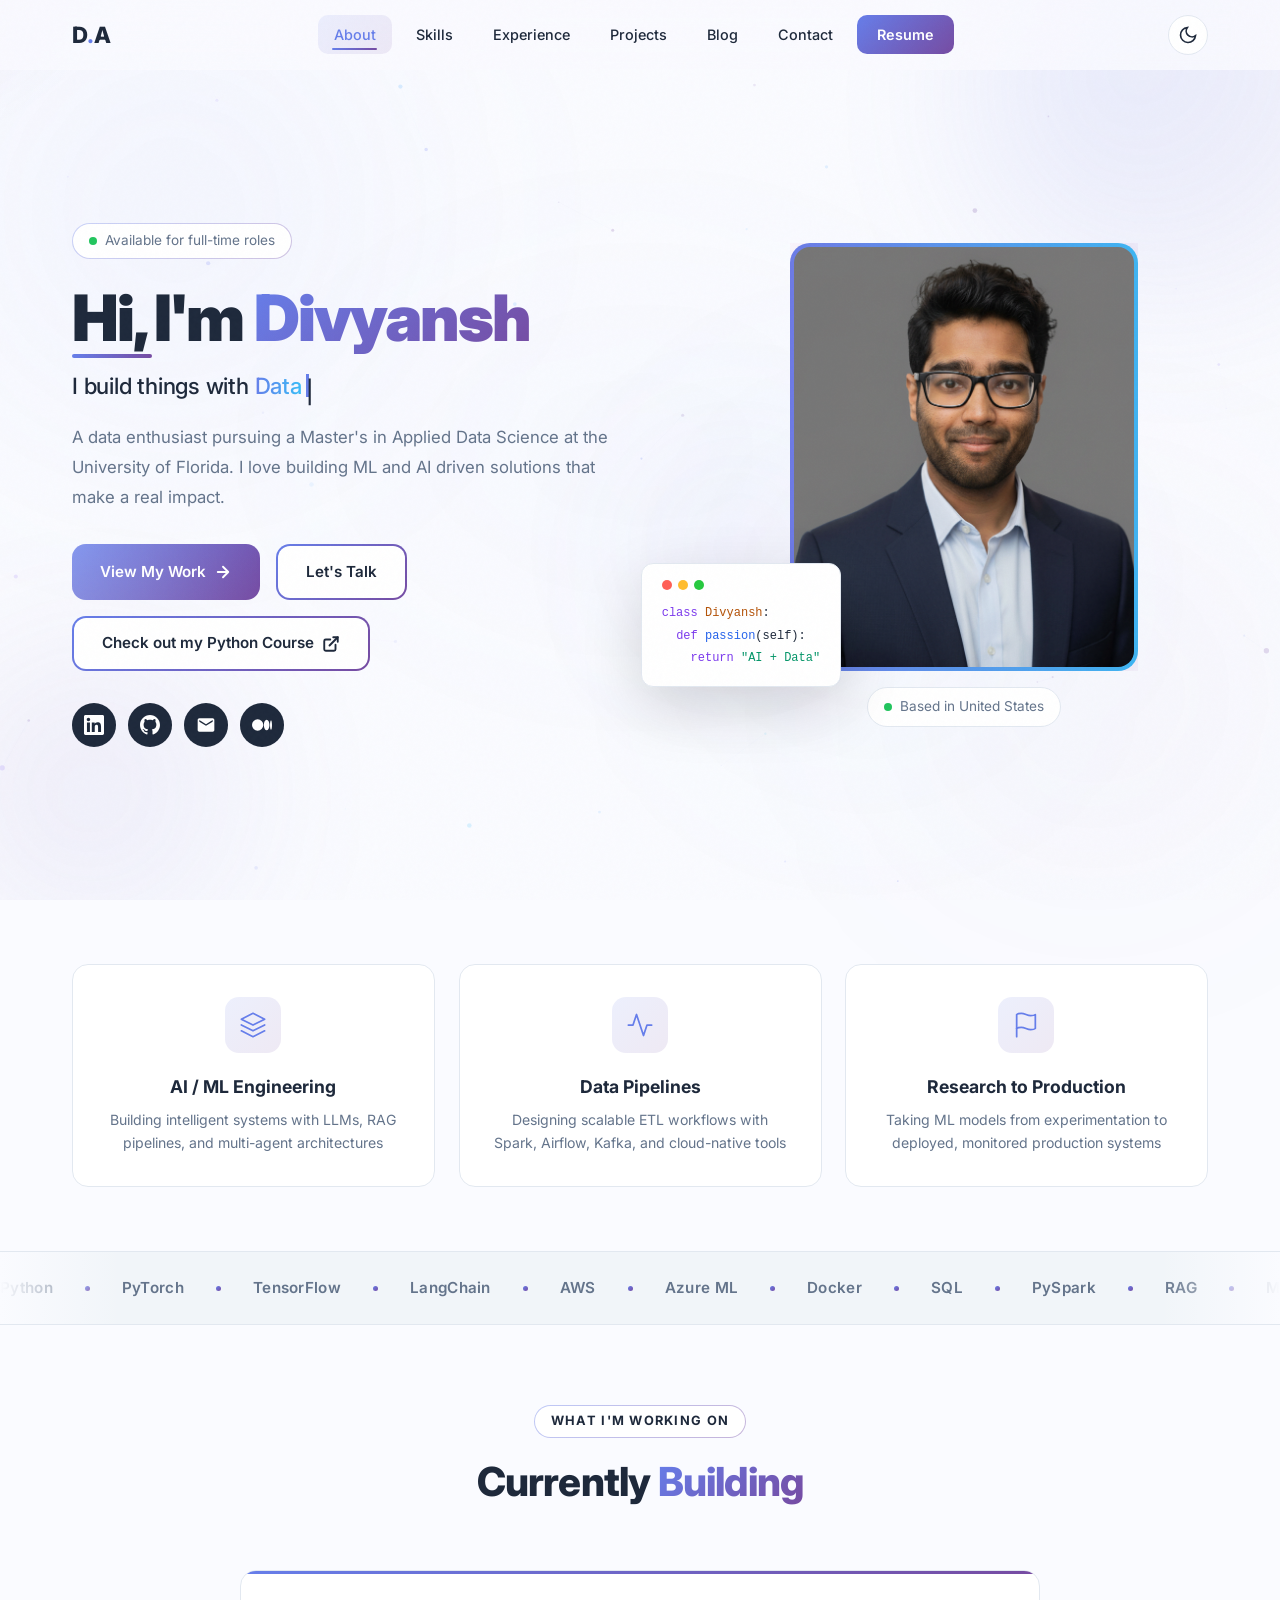
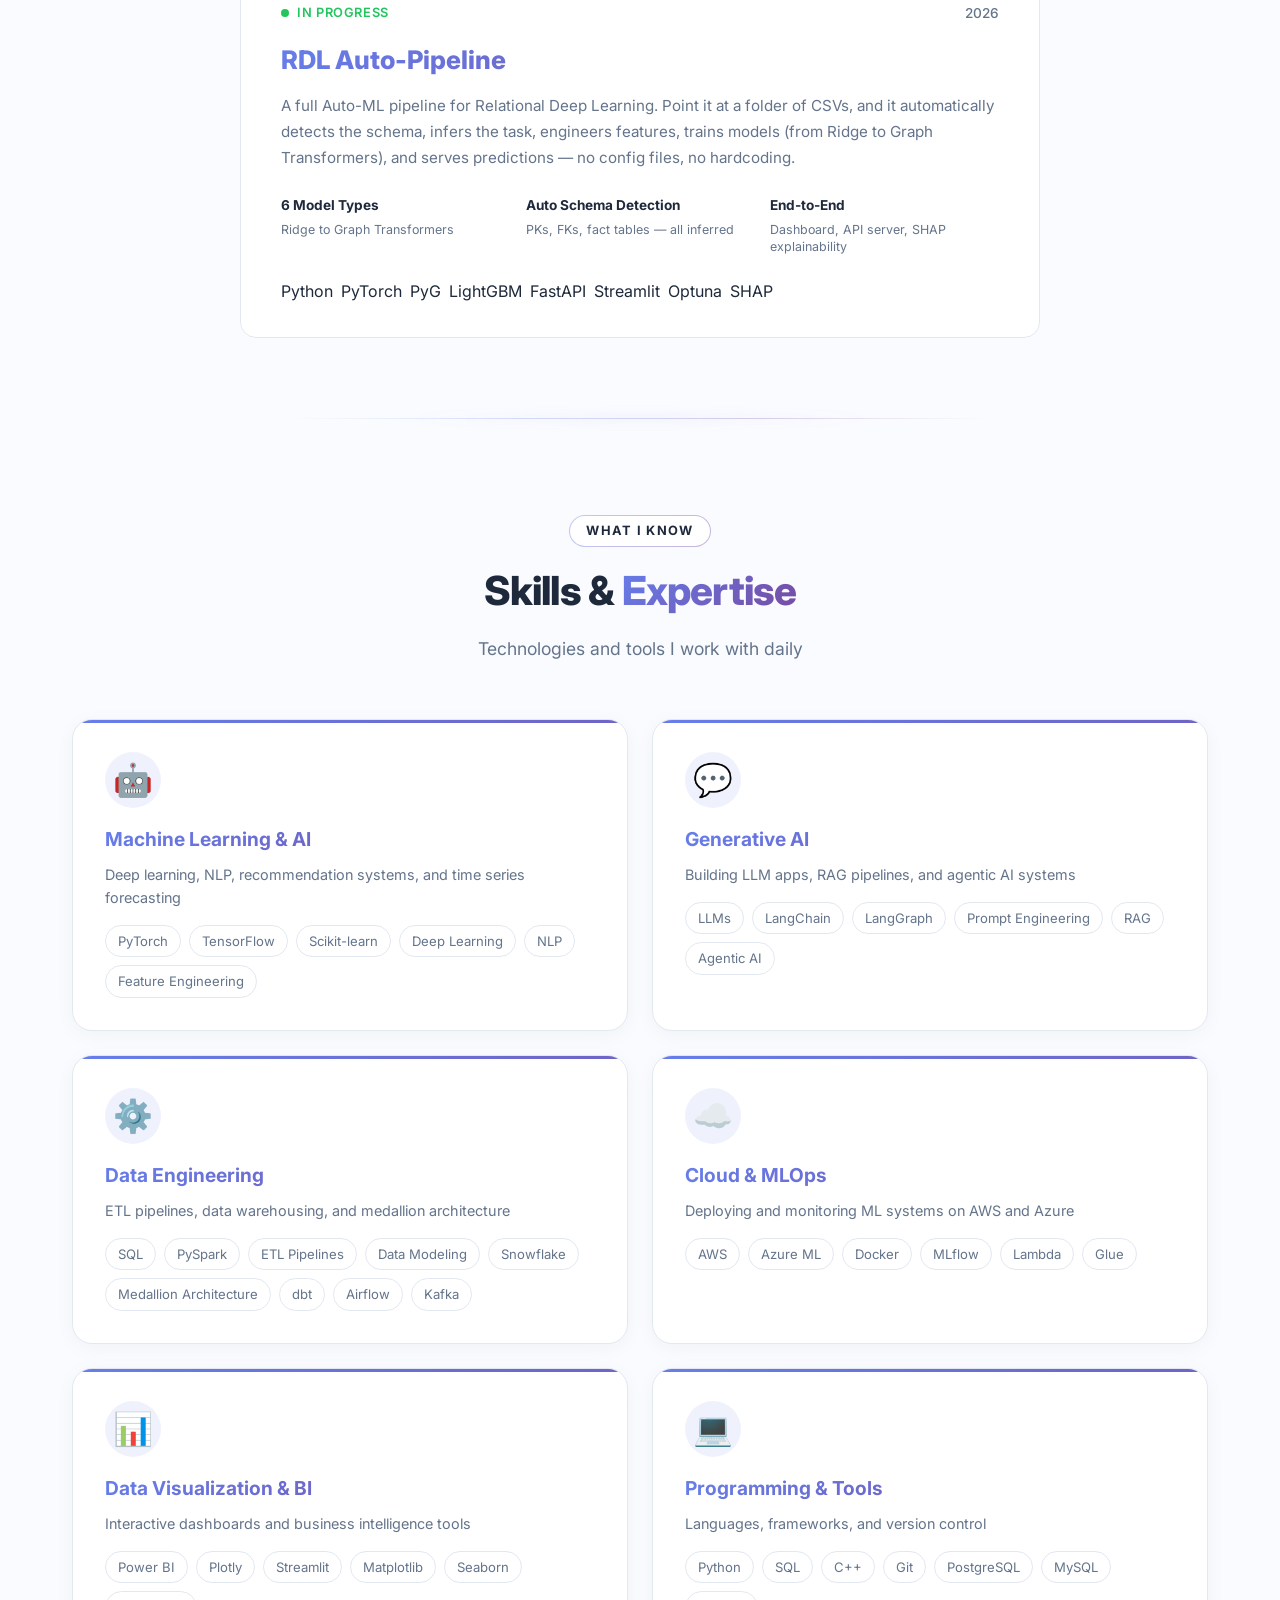
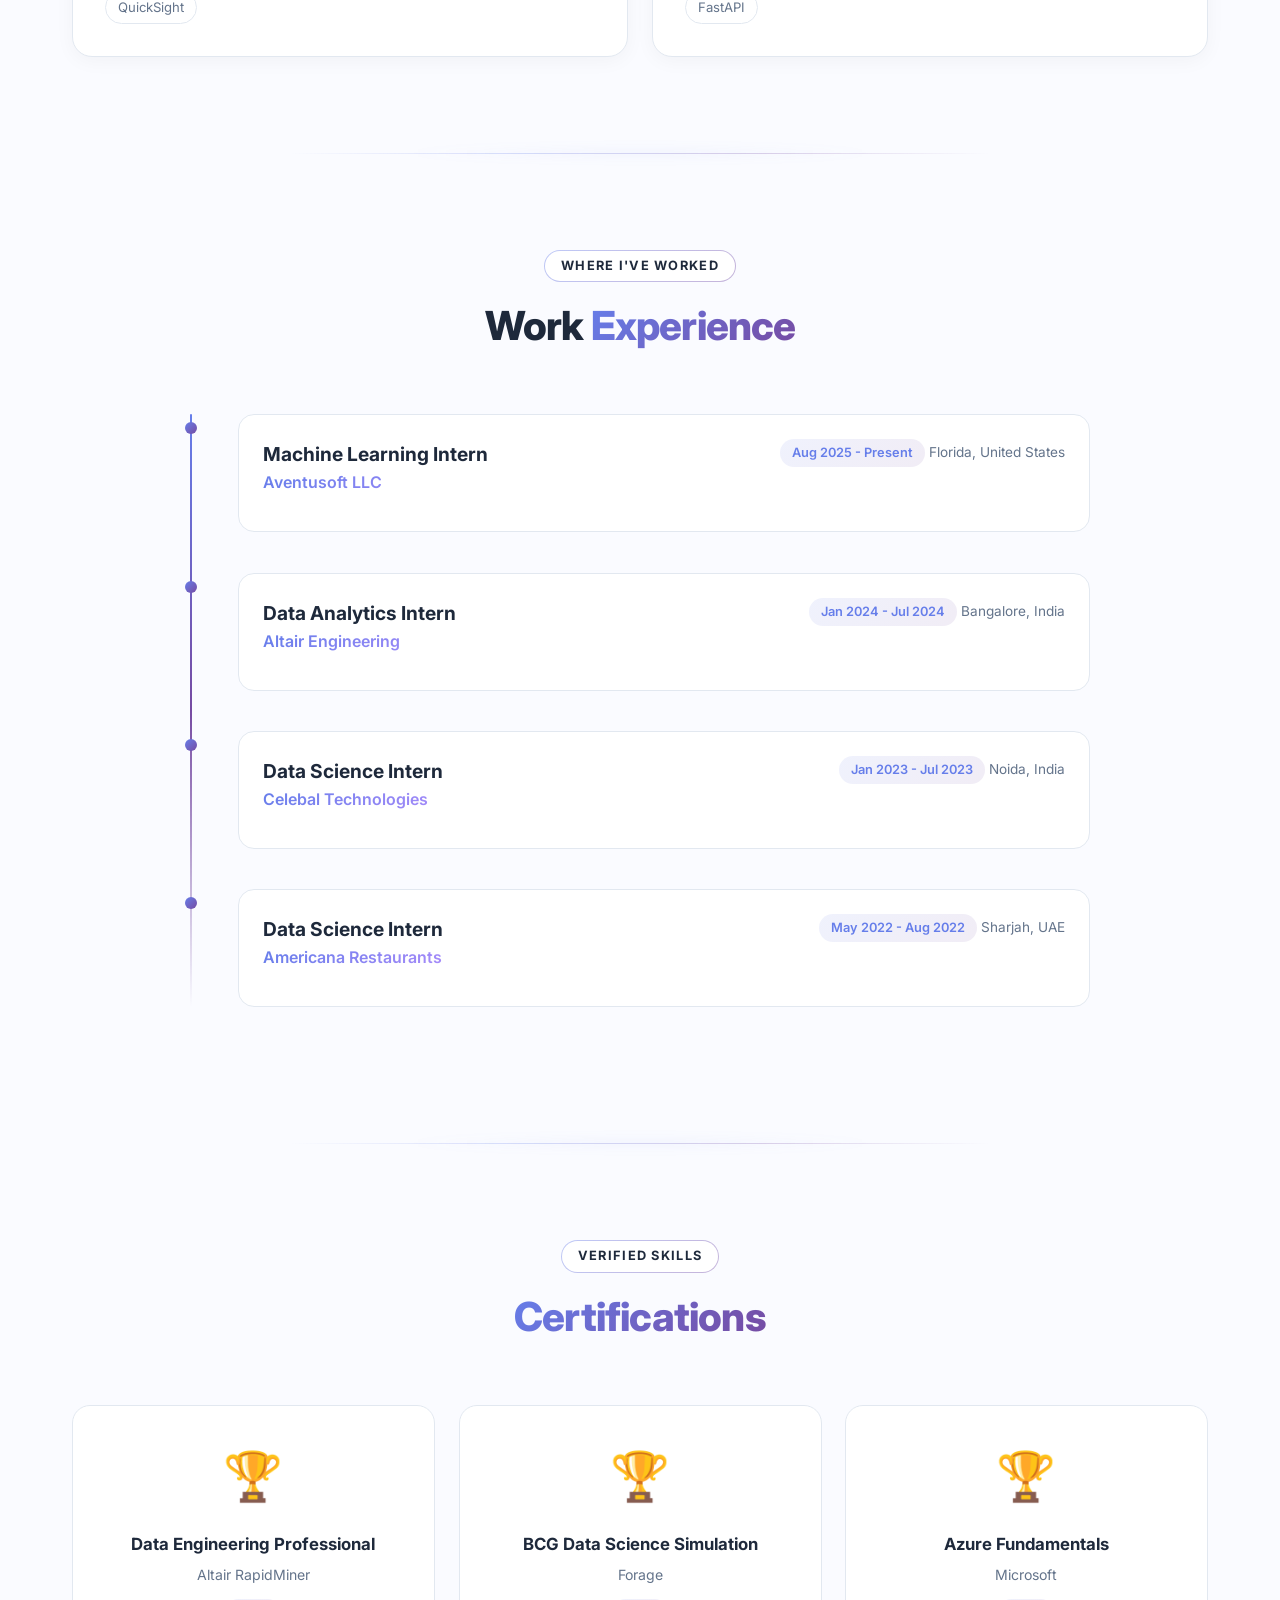
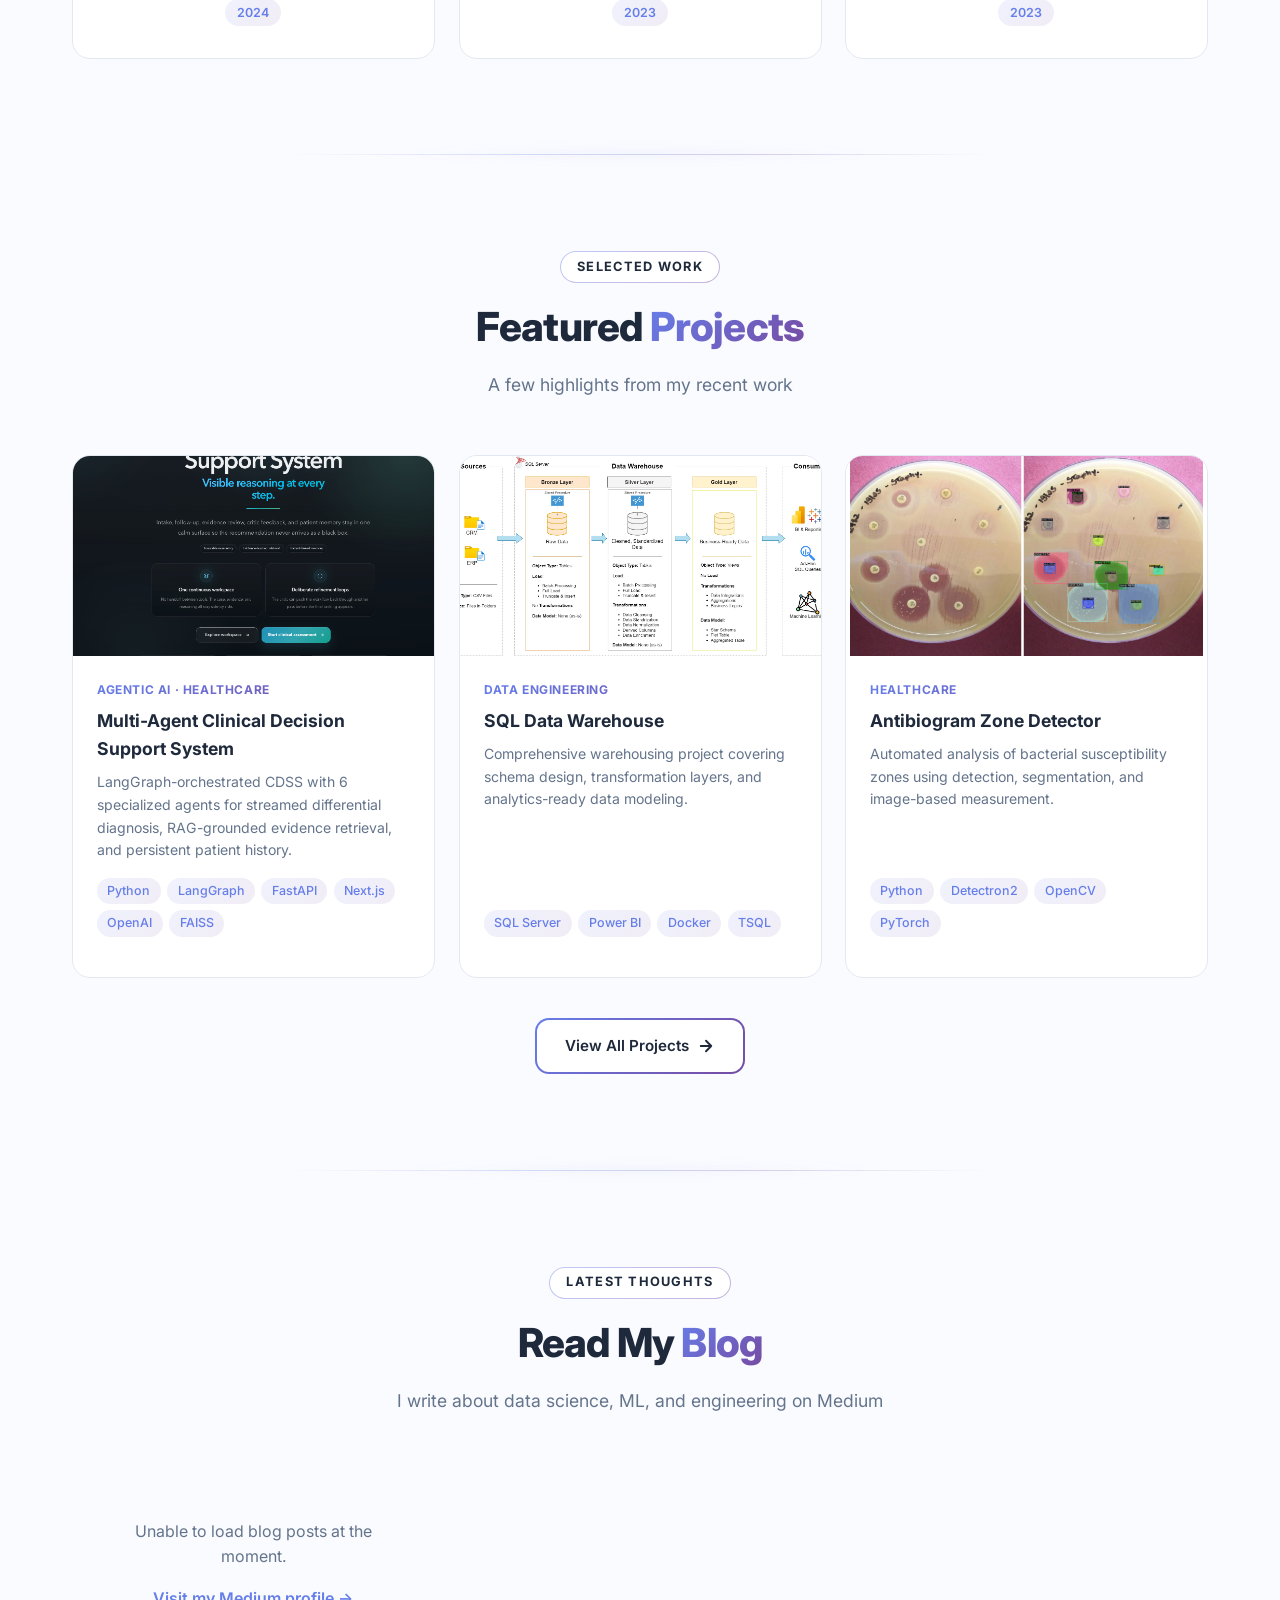
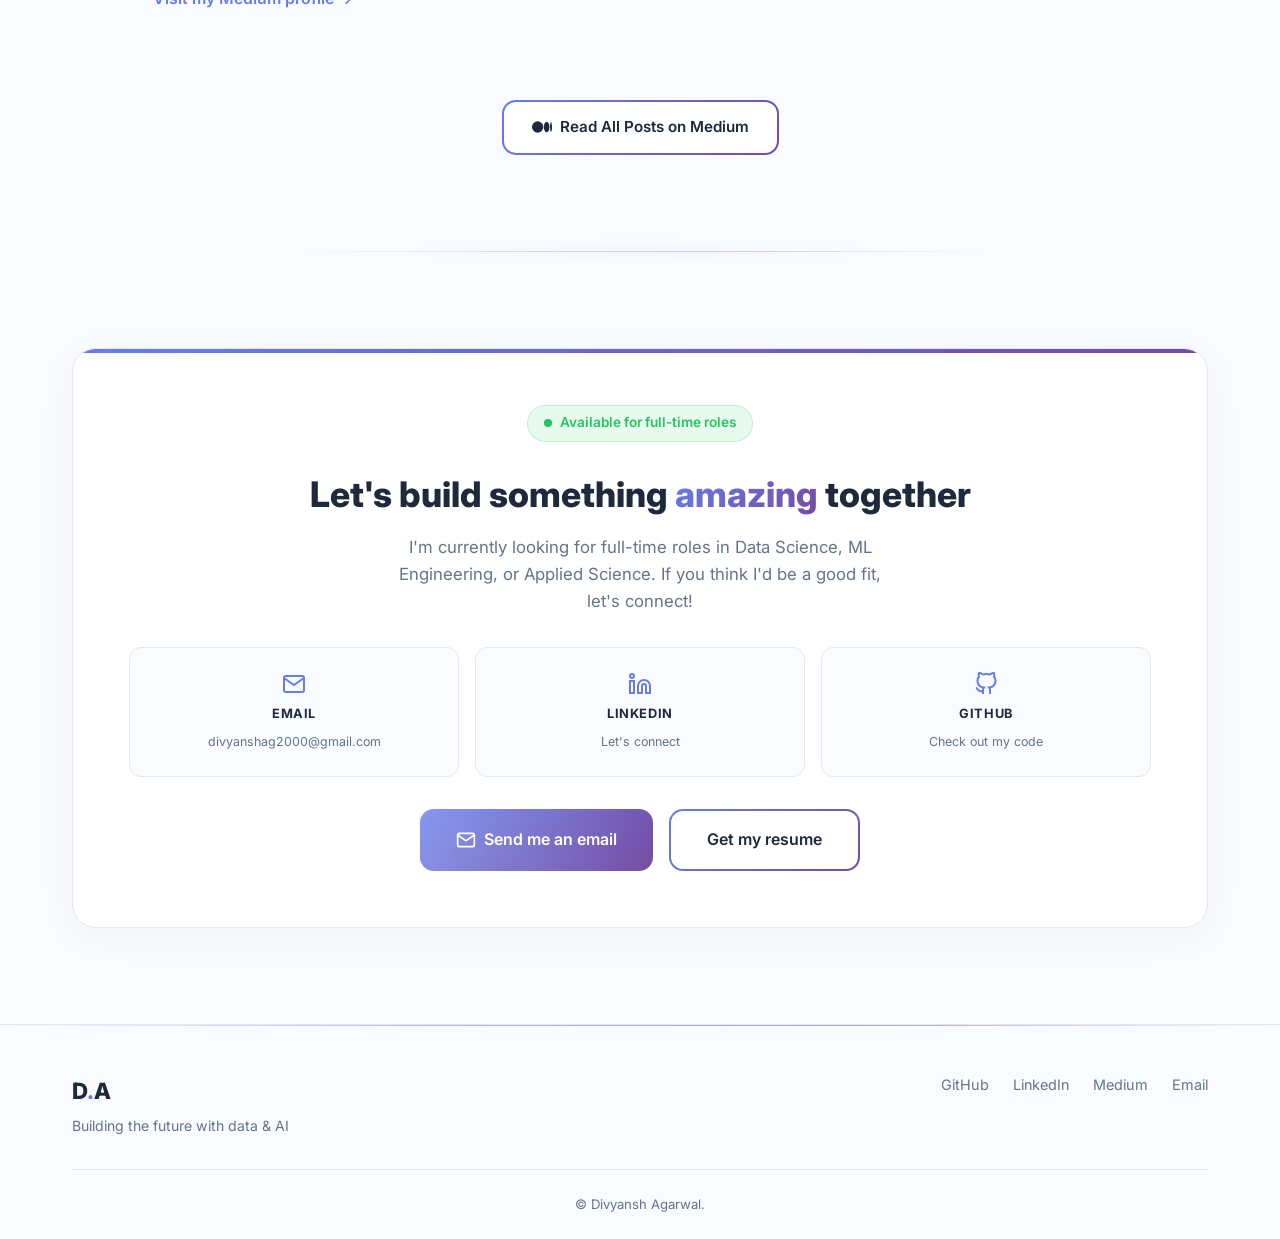
==== index.html @ 18e3db32 "change button" ====
<!DOCTYPE html>
<html lang="en" data-theme="light">
<head>
    <meta charset="UTF-8">
    <meta name="viewport" content="width=device-width, initial-scale=1.0">
    <title>Divyansh Agarwal | AI/ML Engineer & Data Scientist</title>
    <meta name="description" content="Portfolio of Divyansh Agarwal - ML Engineer, Data Scientist, and AI enthusiast building intelligent solutions.">
    <link rel="preconnect" href="https://fonts.googleapis.com">
    <link rel="preconnect" href="https://fonts.gstatic.com" crossorigin>
    <link href="https://fonts.googleapis.com/css2?family=Inter:wght@300;400;500;600;700;800;900&family=JetBrains+Mono:wght@400;500&display=swap" rel="stylesheet">
    <link rel="icon" type="image/svg+xml" href="assets/favicon.svg">
    <link rel="stylesheet" href="css/style.css">
</head>
<body class="page-loading">

<!-- Page Loader -->
<div class="page-loader" id="page-loader">
    <div class="loader-content">
        <span class="loader-logo">D<span class="logo-dot">.</span>A</span>
        <div class="loader-bar"><div class="loader-bar-fill"></div></div>
    </div>
</div>

<!-- Scroll Progress Bar -->
<div class="scroll-progress" id="scroll-progress"></div>

<!-- Particles Canvas -->
<canvas id="particles-canvas"></canvas>

<!-- Grain Texture Overlay -->
<div class="grain-overlay"></div>

<!-- Mouse Follower -->
<div class="mouse-glow" id="mouse-glow"></div>

<!-- Ambient Background Blob -->
<div class="ambient-blob ambient-blob-3"></div>

<!-- Scroll Spotlight -->
<div class="scroll-spotlight" id="scroll-spotlight"></div>

<!-- Navigation -->
<nav class="navbar" id="navbar">
    <div class="nav-container">
        <a href="index.html" class="nav-logo">
            <span class="logo-text">D<span class="logo-dot">.</span>A</span>
        </a>
        <div class="nav-links" id="nav-links">
            <a href="#about" class="nav-link">About</a>
            <a href="#skills" class="nav-link">Skills</a>
            <a href="#experience" class="nav-link">Experience</a>
            <a href="projects.html" class="nav-link">Projects</a>
            <a href="#blogs" class="nav-link">Blog</a>
            <a href="#contact" class="nav-link">Contact</a>
            <a href="resume.html" class="nav-link nav-cta">Resume</a>
        </div>
        <div class="nav-right">
            <button class="theme-toggle" id="theme-toggle" aria-label="Toggle dark mode">
                <svg class="sun-icon" width="20" height="20" viewBox="0 0 24 24" fill="none" stroke="currentColor" stroke-width="2"><circle cx="12" cy="12" r="5"/><line x1="12" y1="1" x2="12" y2="3"/><line x1="12" y1="21" x2="12" y2="23"/><line x1="4.22" y1="4.22" x2="5.64" y2="5.64"/><line x1="18.36" y1="18.36" x2="19.78" y2="19.78"/><line x1="1" y1="12" x2="3" y2="12"/><line x1="21" y1="12" x2="23" y2="12"/><line x1="4.22" y1="19.78" x2="5.64" y2="18.36"/><line x1="18.36" y1="5.64" x2="19.78" y2="4.22"/></svg>
                <svg class="moon-icon" width="20" height="20" viewBox="0 0 24 24" fill="none" stroke="currentColor" stroke-width="2"><path d="M21 12.79A9 9 0 1 1 11.21 3 7 7 0 0 0 21 12.79z"/></svg>
            </button>
            <button class="nav-toggle" id="nav-toggle" aria-label="Toggle navigation">
                <span></span><span></span><span></span>
            </button>
        </div>
    </div>
</nav>

<!-- Hero Section -->
<section class="hero" id="about">
    <div class="hero-bg-shapes">
        <div class="shape shape-1"></div>
        <div class="shape shape-2"></div>
        <div class="shape shape-3"></div>
    </div>
    <div class="hero-container">
        <div class="hero-content reveal-left">
            <div class="hero-badge">
                <span class="badge-dot"></span>
                Available for full-time roles
            </div>
            <h1 class="hero-name">
                Hi, I'm <span class="gradient-text">Divyansh</span>
            </h1>
            <div class="hero-role">
                I build things with&nbsp;<span id="typing-text" class="gradient-text-animated"></span><span class="typing-cursor">|</span>
            </div>
            <p class="hero-bio">
                A data enthusiast pursuing a Master's in Applied Data Science at the University of Florida. I love building ML and AI driven solutions that make a real impact.
            </p>
            <div class="hero-cta-group">
                <a href="projects.html" class="btn btn-primary">
                    <span>View My Work</span>
                    <svg width="18" height="18" viewBox="0 0 24 24" fill="none" stroke="currentColor" stroke-width="2.5" stroke-linecap="round" stroke-linejoin="round"><path d="M5 12h14M12 5l7 7-7 7"/></svg>
                </a>
                <a href="#contact" class="btn btn-outline">Let's Talk</a>
                <a href="https://github.com/Divyansh-ag14/python_course_by_divyansh" target="_blank" class="btn btn-outline">
                    <span>Check out my Python Course</span>
                    <svg width="18" height="18" viewBox="0 0 24 24" fill="none" stroke="currentColor" stroke-width="2.5" stroke-linecap="round" stroke-linejoin="round"><path d="M18 13v6a2 2 0 0 1-2 2H5a2 2 0 0 1-2-2V8a2 2 0 0 1 2-2h6"/><polyline points="15 3 21 3 21 9"/><line x1="10" y1="14" x2="21" y2="3"/></svg>
                </a>
            </div>
            <div class="hero-socials">
                <a href="https://www.linkedin.com/in/divyanshag14/" target="_blank" class="social-icon linkedin" aria-label="LinkedIn">
                    <svg width="20" height="20" viewBox="0 0 24 24" fill="currentColor"><path d="M20.447 20.452h-3.554v-5.569c0-1.328-.027-3.037-1.852-3.037-1.853 0-2.136 1.445-2.136 2.939v5.667H9.351V9h3.414v1.561h.046c.477-.9 1.637-1.85 3.37-1.85 3.601 0 4.267 2.37 4.267 5.455v6.286zM5.337 7.433c-1.144 0-2.063-.926-2.063-2.065 0-1.138.92-2.063 2.063-2.063 1.14 0 2.064.925 2.064 2.063 0 1.139-.925 2.065-2.064 2.065zm1.782 13.019H3.555V9h3.564v11.452zM22.225 0H1.771C.792 0 0 .774 0 1.729v20.542C0 23.227.792 24 1.771 24h20.451C23.2 24 24 23.227 24 22.271V1.729C24 .774 23.2 0 22.222 0h.003z"/></svg>
                </a>
                <a href="https://github.com/Divyansh-ag14" target="_blank" class="social-icon github" aria-label="GitHub">
                    <svg width="20" height="20" viewBox="0 0 24 24" fill="currentColor"><path d="M12 0c-6.626 0-12 5.373-12 12 0 5.302 3.438 9.8 8.207 11.387.599.111.793-.261.793-.577v-2.234c-3.338.726-4.033-1.416-4.033-1.416-.546-1.387-1.333-1.756-1.333-1.756-1.089-.745.083-.729.083-.729 1.205.084 1.839 1.237 1.839 1.237 1.07 1.834 2.807 1.304 3.492.997.107-.775.418-1.305.762-1.604-2.665-.305-5.467-1.334-5.467-5.931 0-1.311.469-2.381 1.236-3.221-.124-.303-.535-1.524.117-3.176 0 0 1.008-.322 3.301 1.23.957-.266 1.983-.399 3.003-.404 1.02.005 2.047.138 3.006.404 2.291-1.552 3.297-1.23 3.297-1.23.653 1.653.242 2.874.118 3.176.77.84 1.235 1.911 1.235 3.221 0 4.609-2.807 5.624-5.479 5.921.43.372.823 1.102.823 2.222v3.293c0 .319.192.694.801.576 4.765-1.589 8.199-6.086 8.199-11.386 0-6.627-5.373-12-12-12z"/></svg>
                </a>
                <a href="mailto:divyanshag2000@gmail.com" class="social-icon email" aria-label="Email">
                    <svg width="20" height="20" viewBox="0 0 24 24" fill="currentColor"><path d="M20 4H4c-1.1 0-1.99.9-1.99 2L2 18c0 1.1.9 2 2 2h16c1.1 0 2-.9 2-2V6c0-1.1-.9-2-2-2zm0 4l-8 5-8-5V6l8 5 8-5v2z"/></svg>
                </a>
                <a href="https://medium.com/@divyanshagarwal188" target="_blank" class="social-icon medium" aria-label="Medium">
                    <svg width="20" height="20" viewBox="0 0 24 24" fill="currentColor"><path d="M13.54 12a6.8 6.8 0 01-6.77 6.82A6.8 6.8 0 010 12a6.8 6.8 0 016.77-6.82A6.8 6.8 0 0113.54 12zm7.42 0c0 3.54-1.51 6.42-3.38 6.42-1.87 0-3.39-2.88-3.39-6.42s1.52-6.42 3.39-6.42 3.38 2.88 3.38 6.42M24 12c0 3.17-.53 5.75-1.19 5.75-.66 0-1.19-2.58-1.19-5.75s.53-5.75 1.19-5.75C23.47 6.25 24 8.83 24 12z"/></svg>
                </a>
            </div>
        </div>
        <div class="hero-avatar reveal-right">
            <div class="hero-code-float">
                <div class="code-window">
                    <div class="code-dots"><span></span><span></span><span></span></div>
                    <code>
                        <span class="code-keyword">class</span> <span class="code-name">Divyansh</span>:<br>
                        &nbsp;&nbsp;<span class="code-keyword">def</span> <span class="code-func">passion</span>(self):<br>
                        &nbsp;&nbsp;&nbsp;&nbsp;<span class="code-keyword">return</span> <span class="code-string">"AI + Data"</span>
                    </code>
                </div>
            </div>
            <div class="avatar-ring">
                <img src="assets/my_photo.png" alt="Divyansh Agarwal" width="340" height="340">
            </div>
            <div class="avatar-status">
                <span class="status-dot"></span>
                <span>Based in United States</span>
            </div>
        </div>
    </div>
</section>

<!-- What I Do Strip -->
<section class="what-i-do-strip">
    <div class="container">
        <div class="wid-grid">
            <div class="wid-card reveal stagger-1">
                <div class="wid-icon">
                    <svg width="28" height="28" viewBox="0 0 24 24" fill="none" stroke="currentColor" stroke-width="1.5" stroke-linecap="round" stroke-linejoin="round"><path d="M12 2L2 7l10 5 10-5-10-5z"/><path d="M2 17l10 5 10-5"/><path d="M2 12l10 5 10-5"/></svg>
                </div>
                <h3 class="wid-title">AI / ML Engineering</h3>
                <p class="wid-desc">Building intelligent systems with LLMs, RAG pipelines, and multi-agent architectures</p>
            </div>
            <div class="wid-card reveal stagger-2">
                <div class="wid-icon">
                    <svg width="28" height="28" viewBox="0 0 24 24" fill="none" stroke="currentColor" stroke-width="1.5" stroke-linecap="round" stroke-linejoin="round"><path d="M22 12h-4l-3 9L9 3l-3 9H2"/></svg>
                </div>
                <h3 class="wid-title">Data Pipelines</h3>
                <p class="wid-desc">Designing scalable ETL workflows with Spark, Airflow, Kafka, and cloud-native tools</p>
            </div>
            <div class="wid-card reveal stagger-3">
                <div class="wid-icon">
                    <svg width="28" height="28" viewBox="0 0 24 24" fill="none" stroke="currentColor" stroke-width="1.5" stroke-linecap="round" stroke-linejoin="round"><path d="M4 15s1-1 4-1 5 2 8 2 4-1 4-1V3s-1 1-4 1-5-2-8-2-4 1-4 1z"/><line x1="4" y1="22" x2="4" y2="15"/></svg>
                </div>
                <h3 class="wid-title">Research to Production</h3>
                <p class="wid-desc">Taking ML models from experimentation to deployed, monitored production systems</p>
            </div>
        </div>
    </div>
</section>

<!-- Tech Marquee -->
<div class="tech-marquee">
    <div class="marquee-track">
        <div class="marquee-content">
            <span class="marquee-item">Python</span>
            <span class="marquee-dot"></span>
            <span class="marquee-item">PyTorch</span>
            <span class="marquee-dot"></span>
            <span class="marquee-item">TensorFlow</span>
            <span class="marquee-dot"></span>
            <span class="marquee-item">LangChain</span>
            <span class="marquee-dot"></span>
            <span class="marquee-item">AWS</span>
            <span class="marquee-dot"></span>
            <span class="marquee-item">Azure ML</span>
            <span class="marquee-dot"></span>
            <span class="marquee-item">Docker</span>
            <span class="marquee-dot"></span>
            <span class="marquee-item">SQL</span>
            <span class="marquee-dot"></span>
            <span class="marquee-item">PySpark</span>
            <span class="marquee-dot"></span>
            <span class="marquee-item">RAG</span>
            <span class="marquee-dot"></span>
            <span class="marquee-item">MLflow</span>
            <span class="marquee-dot"></span>
            <span class="marquee-item">Snowflake</span>
            <span class="marquee-dot"></span>
            <span class="marquee-item">Scikit-learn</span>
            <span class="marquee-dot"></span>
            <span class="marquee-item">Power BI</span>
            <span class="marquee-dot"></span>
            <span class="marquee-item">Streamlit</span>
            <span class="marquee-dot"></span>
        </div>
        <div class="marquee-content" aria-hidden="true">
            <span class="marquee-item">Python</span>
            <span class="marquee-dot"></span>
            <span class="marquee-item">PyTorch</span>
            <span class="marquee-dot"></span>
            <span class="marquee-item">TensorFlow</span>
            <span class="marquee-dot"></span>
            <span class="marquee-item">LangChain</span>
            <span class="marquee-dot"></span>
            <span class="marquee-item">AWS</span>
            <span class="marquee-dot"></span>
            <span class="marquee-item">Azure ML</span>
            <span class="marquee-dot"></span>
            <span class="marquee-item">Docker</span>
            <span class="marquee-dot"></span>
            <span class="marquee-item">SQL</span>
            <span class="marquee-dot"></span>
            <span class="marquee-item">PySpark</span>
            <span class="marquee-dot"></span>
            <span class="marquee-item">RAG</span>
            <span class="marquee-dot"></span>
            <span class="marquee-item">MLflow</span>
            <span class="marquee-dot"></span>
            <span class="marquee-item">Snowflake</span>
            <span class="marquee-dot"></span>
            <span class="marquee-item">Scikit-learn</span>
            <span class="marquee-dot"></span>
            <span class="marquee-item">Power BI</span>
            <span class="marquee-dot"></span>
            <span class="marquee-item">Streamlit</span>
            <span class="marquee-dot"></span>
        </div>
    </div>
</div>

<!-- Currently Building Section -->
<section class="currently-building" id="currently-building">
    <div class="container">
        <div class="section-header reveal">
            <span class="section-tag">What I'm Working On</span>
            <h2 class="section-title">Currently <span class="gradient-text">Building</span></h2>
        </div>
        <div class="building-card reveal">
            <div class="building-card-header">
                <div class="building-status">
                    <span class="pulse-dot"></span>
                    <span class="status-text">In Progress</span>
                </div>
                <span class="building-date">2026</span>
            </div>
            <h3 class="building-title">RDL Auto-Pipeline</h3>
            <p class="building-desc">A full Auto-ML pipeline for Relational Deep Learning. Point it at a folder of CSVs, and it automatically detects the schema, infers the task, engineers features, trains models (from Ridge to Graph Transformers), and serves predictions — no config files, no hardcoding.</p>
            <div class="building-highlights">
                <div class="building-highlight-item">
                    <span class="highlight-label">6 Model Types</span>
                    <span class="highlight-detail">Ridge to Graph Transformers</span>
                </div>
                <div class="building-highlight-item">
                    <span class="highlight-label">Auto Schema Detection</span>
                    <span class="highlight-detail">PKs, FKs, fact tables — all inferred</span>
                </div>
                <div class="building-highlight-item">
                    <span class="highlight-label">End-to-End</span>
                    <span class="highlight-detail">Dashboard, API server, SHAP explainability</span>
                </div>
            </div>
            <div class="building-tags">
                <span class="tag">Python</span>
                <span class="tag">PyTorch</span>
                <span class="tag">PyG</span>
                <span class="tag">LightGBM</span>
                <span class="tag">FastAPI</span>
                <span class="tag">Streamlit</span>
                <span class="tag">Optuna</span>
                <span class="tag">SHAP</span>
            </div>
        </div>
    </div>
</section>

<div class="section-divider-glow"></div>

<!-- Skills Section -->
<section class="section" id="skills">
    <div class="container">
        <div class="section-header reveal">
            <span class="section-tag">What I Know</span>
            <h2 class="section-title">Skills & <span class="gradient-text">Expertise</span></h2>
            <p class="section-subtitle">Technologies and tools I work with daily</p>
        </div>
        <div class="skills-grid">
            <div class="skill-card tilt-card reveal stagger-1">
                <div class="skill-card-accent"></div>
                <div class="skill-icon-wrap"><span class="skill-emoji">&#129302;</span></div>
                <h3 class="skill-title">Machine Learning & AI</h3>
                <p class="skill-desc">Deep learning, NLP, recommendation systems, and time series forecasting</p>
                <div class="skill-tags">
                    <span class="tag">PyTorch</span><span class="tag">TensorFlow</span><span class="tag">Scikit-learn</span><span class="tag">Deep Learning</span><span class="tag">NLP</span><span class="tag">Feature Engineering</span>
                </div>
            </div>
            <div class="skill-card tilt-card reveal stagger-2">
                <div class="skill-card-accent"></div>
                <div class="skill-icon-wrap"><span class="skill-emoji">&#128172;</span></div>
                <h3 class="skill-title">Generative AI</h3>
                <p class="skill-desc">Building LLM apps, RAG pipelines, and agentic AI systems</p>
                <div class="skill-tags">
                    <span class="tag">LLMs</span><span class="tag">LangChain</span><span class="tag">LangGraph</span><span class="tag">Prompt Engineering</span><span class="tag">RAG</span><span class="tag">Agentic AI</span>
                </div>
            </div>
            <div class="skill-card tilt-card reveal stagger-3">
                <div class="skill-card-accent"></div>
                <div class="skill-icon-wrap"><span class="skill-emoji">&#9881;&#65039;</span></div>
                <h3 class="skill-title">Data Engineering</h3>
                <p class="skill-desc">ETL pipelines, data warehousing, and medallion architecture</p>
                <div class="skill-tags">
                    <span class="tag">SQL</span><span class="tag">PySpark</span><span class="tag">ETL Pipelines</span><span class="tag">Data Modeling</span><span class="tag">Snowflake</span><span class="tag">Medallion Architecture</span><span class="tag">dbt</span><span class="tag">Airflow</span><span class="tag">Kafka</span>
                </div>
            </div>
            <div class="skill-card tilt-card reveal stagger-4">
                <div class="skill-card-accent"></div>
                <div class="skill-icon-wrap"><span class="skill-emoji">&#9729;&#65039;</span></div>
                <h3 class="skill-title">Cloud & MLOps</h3>
                <p class="skill-desc">Deploying and monitoring ML systems on AWS and Azure</p>
                <div class="skill-tags">
                    <span class="tag">AWS</span><span class="tag">Azure ML</span><span class="tag">Docker</span><span class="tag">MLflow</span><span class="tag">Lambda</span><span class="tag">Glue</span>
                </div>
            </div>
            <div class="skill-card tilt-card reveal stagger-5">
                <div class="skill-card-accent"></div>
                <div class="skill-icon-wrap"><span class="skill-emoji">&#128202;</span></div>
                <h3 class="skill-title">Data Visualization & BI</h3>
                <p class="skill-desc">Interactive dashboards and business intelligence tools</p>
                <div class="skill-tags">
                    <span class="tag">Power BI</span><span class="tag">Plotly</span><span class="tag">Streamlit</span><span class="tag">Matplotlib</span><span class="tag">Seaborn</span><span class="tag">QuickSight</span>
                </div>
            </div>
            <div class="skill-card tilt-card reveal stagger-6">
                <div class="skill-card-accent"></div>
                <div class="skill-icon-wrap"><span class="skill-emoji">&#128187;</span></div>
                <h3 class="skill-title">Programming & Tools</h3>
                <p class="skill-desc">Languages, frameworks, and version control</p>
                <div class="skill-tags">
                    <span class="tag">Python</span><span class="tag">SQL</span><span class="tag">C++</span><span class="tag">Git</span><span class="tag">PostgreSQL</span><span class="tag">MySQL</span><span class="tag">FastAPI</span>
                </div>
            </div>
        </div>
    </div>
</section>

<div class="section-divider-glow"></div>

<!-- Experience Section -->
<section class="section section-alt" id="experience">
    <div class="container">
        <div class="section-header reveal">
            <span class="section-tag">Where I've Worked</span>
            <h2 class="section-title">Work <span class="gradient-text">Experience</span></h2>
        </div>
        <div class="timeline">
            <div class="timeline-item reveal">
                <div class="timeline-dot"></div>
                <div class="timeline-content tilt-card">
                    <div class="exp-header">
                        <div>
                            <h3 class="exp-title">Machine Learning Intern</h3>
                            <p class="exp-company">Aventusoft LLC</p>
                        </div>
                        <div class="exp-meta">
                            <span class="exp-date">Aug 2025 - Present</span>
                            <span class="exp-location">Florida, United States</span>
                        </div>
                    </div>
                </div>
            </div>
            <div class="timeline-item reveal">
                <div class="timeline-dot"></div>
                <div class="timeline-content tilt-card">
                    <div class="exp-header">
                        <div>
                            <h3 class="exp-title">Data Analytics Intern</h3>
                            <p class="exp-company">Altair Engineering</p>
                        </div>
                        <div class="exp-meta">
                            <span class="exp-date">Jan 2024 - Jul 2024</span>
                            <span class="exp-location">Bangalore, India</span>
                        </div>
                    </div>
                </div>
            </div>
            <div class="timeline-item reveal">
                <div class="timeline-dot"></div>
                <div class="timeline-content tilt-card">
                    <div class="exp-header">
                        <div>
                            <h3 class="exp-title">Data Science Intern</h3>
                            <p class="exp-company">Celebal Technologies</p>
                        </div>
                        <div class="exp-meta">
                            <span class="exp-date">Jan 2023 - Jul 2023</span>
                            <span class="exp-location">Noida, India</span>
                        </div>
                    </div>
                </div>
            </div>
            <div class="timeline-item reveal">
                <div class="timeline-dot"></div>
                <div class="timeline-content tilt-card">
                    <div class="exp-header">
                        <div>
                            <h3 class="exp-title">Data Science Intern</h3>
                            <p class="exp-company">Americana Restaurants</p>
                        </div>
                        <div class="exp-meta">
                            <span class="exp-date">May 2022 - Aug 2022</span>
                            <span class="exp-location">Sharjah, UAE</span>
                        </div>
                    </div>
                </div>
            </div>
        </div>
    </div>
</section>

<div class="section-divider-glow"></div>

<!-- Certifications Marquee -->
<section class="section" id="certifications">
    <div class="container">
        <div class="section-header reveal">
            <span class="section-tag">Verified Skills</span>
            <h2 class="section-title"><span class="gradient-text">Certifications</span></h2>
        </div>
        <div class="certs-grid">
            <div class="cert-card tilt-card reveal stagger-1">
                <div class="cert-icon">&#127942;</div>
                <h3 class="cert-name">Data Engineering Professional</h3>
                <p class="cert-issuer">Altair RapidMiner</p>
                <span class="cert-year">2024</span>
            </div>
            <div class="cert-card tilt-card reveal stagger-2">
                <div class="cert-icon">&#127942;</div>
                <h3 class="cert-name">BCG Data Science Simulation</h3>
                <p class="cert-issuer">Forage</p>
                <span class="cert-year">2023</span>
            </div>
            <div class="cert-card tilt-card reveal stagger-3">
                <div class="cert-icon">&#127942;</div>
                <h3 class="cert-name">Azure Fundamentals</h3>
                <p class="cert-issuer">Microsoft</p>
                <span class="cert-year">2023</span>
            </div>
        </div>
    </div>
</section>

<div class="section-divider-glow"></div>

<!-- Featured Projects -->
<section class="section section-alt" id="featured-projects">
    <div class="container">
        <div class="section-header reveal">
            <span class="section-tag">Selected Work</span>
            <h2 class="section-title">Featured <span class="gradient-text">Projects</span></h2>
            <p class="section-subtitle">A few highlights from my recent work</p>
        </div>
        <div class="featured-grid">
            <a href="projects.html" class="featured-card reveal stagger-1">
                <div class="featured-img">
                    <img src="assets/agentic_ai_projects/result/cdss_result.png" alt="Multi-Agent Clinical Decision Support System" loading="lazy">
                </div>
                <div class="featured-body">
                    <span class="project-category">Agentic AI · Healthcare</span>
                    <h3 class="featured-title">Multi-Agent Clinical Decision Support System</h3>
                    <p class="featured-desc">LangGraph-orchestrated CDSS with 6 specialized agents for streamed differential diagnosis, RAG-grounded evidence retrieval, and persistent patient history.</p>
                    <div class="project-tech">
                        <span>Python</span><span>LangGraph</span><span>FastAPI</span><span>Next.js</span><span>OpenAI</span><span>FAISS</span>
                    </div>
                </div>
            </a>
            <a href="projects.html" class="featured-card reveal stagger-2">
                <div class="featured-img">
                    <img src="assets/data_engineering_projects/architecture/sql_datawarehouse_architecture.png" alt="SQL Data Warehouse" loading="lazy">
                </div>
                <div class="featured-body">
                    <span class="project-category">Data Engineering</span>
                    <h3 class="featured-title">SQL Data Warehouse</h3>
                    <p class="featured-desc">Comprehensive warehousing project covering schema design, transformation layers, and analytics-ready data modeling.</p>
                    <div class="project-tech">
                        <span>SQL Server</span><span>Power BI</span><span>Docker</span><span>TSQL</span>
                    </div>
                </div>
            </a>
            <a href="projects.html" class="featured-card reveal stagger-3">
                <div class="featured-img">
                    <img src="assets/healthcare_projects/result/antibio.png" alt="Antibiogram Zone Detector" loading="lazy">
                </div>
                <div class="featured-body">
                    <span class="project-category">Healthcare</span>
                    <h3 class="featured-title">Antibiogram Zone Detector</h3>
                    <p class="featured-desc">Automated analysis of bacterial susceptibility zones using detection, segmentation, and image-based measurement.</p>
                    <div class="project-tech">
                        <span>Python</span><span>Detectron2</span><span>OpenCV</span><span>PyTorch</span>
                    </div>
                </div>
            </a>
        </div>
        <div class="blog-cta reveal" style="margin-top: 2.5rem;">
            <a href="projects.html" class="btn btn-outline">
                <span>View All Projects</span>
                <svg width="18" height="18" viewBox="0 0 24 24" fill="none" stroke="currentColor" stroke-width="2.5" stroke-linecap="round" stroke-linejoin="round"><path d="M5 12h14M12 5l7 7-7 7"/></svg>
            </a>
        </div>
    </div>
</section>

<div class="section-divider-glow"></div>

<!-- Blog Section -->
<section class="section" id="blogs">
    <div class="container">
        <div class="section-header reveal">
            <span class="section-tag">Latest Thoughts</span>
            <h2 class="section-title">Read My <span class="gradient-text">Blog</span></h2>
            <p class="section-subtitle">I write about data science, ML, and engineering on Medium</p>
        </div>
        <div class="blog-grid" id="blog-grid">
            <!-- Blogs loaded dynamically via JS -->
            <div class="blog-skeleton" id="blog-skeleton">
                <div class="skeleton-card"><div class="skeleton-img"></div><div class="skeleton-line w-80"></div><div class="skeleton-line w-60"></div><div class="skeleton-line w-40"></div></div>
                <div class="skeleton-card"><div class="skeleton-img"></div><div class="skeleton-line w-80"></div><div class="skeleton-line w-60"></div><div class="skeleton-line w-40"></div></div>
                <div class="skeleton-card"><div class="skeleton-img"></div><div class="skeleton-line w-80"></div><div class="skeleton-line w-60"></div><div class="skeleton-line w-40"></div></div>
            </div>
        </div>
        <div class="blog-cta reveal">
            <a href="https://medium.com/@divyanshagarwal188" target="_blank" class="btn btn-outline">
                <svg width="20" height="20" viewBox="0 0 24 24" fill="currentColor"><path d="M13.54 12a6.8 6.8 0 01-6.77 6.82A6.8 6.8 0 010 12a6.8 6.8 0 016.77-6.82A6.8 6.8 0 0113.54 12zm7.42 0c0 3.54-1.51 6.42-3.38 6.42-1.87 0-3.39-2.88-3.39-6.42s1.52-6.42 3.39-6.42 3.38 2.88 3.38 6.42M24 12c0 3.17-.53 5.75-1.19 5.75-.66 0-1.19-2.58-1.19-5.75s.53-5.75 1.19-5.75C23.47 6.25 24 8.83 24 12z"/></svg>
                <span>Read All Posts on Medium</span>
            </a>
        </div>
    </div>
</section>

<div class="section-divider-glow"></div>

<!-- Contact CTA Section -->
<section class="section contact-section" id="contact">
    <div class="container">
        <div class="contact-card reveal">
            <div class="contact-bg-shapes">
                <div class="contact-shape contact-shape-1"></div>
                <div class="contact-shape contact-shape-2"></div>
            </div>
            <div class="contact-content">
                <div class="contact-availability">
                    <span class="pulse-dot"></span>
                    <span>Available for full-time roles</span>
                </div>
                <h2 class="contact-title">Let's build something <span class="gradient-text">amazing</span> together</h2>
                <p class="contact-desc">I'm currently looking for full-time roles in Data Science, ML Engineering, or Applied Science. If you think I'd be a good fit, let's connect!</p>
                <div class="contact-methods">
                    <a href="mailto:divyanshag2000@gmail.com" class="contact-method-card">
                        <svg width="24" height="24" viewBox="0 0 24 24" fill="none" stroke="currentColor" stroke-width="2"><path d="M4 4h16c1.1 0 2 .9 2 2v12c0 1.1-.9 2-2 2H4c-1.1 0-2-.9-2-2V6c0-1.1.9-2 2-2z"/><polyline points="22,6 12,13 2,6"/></svg>
                        <span class="contact-method-label">Email</span>
                        <span class="contact-method-value">divyanshag2000@gmail.com</span>
                    </a>
                    <a href="https://www.linkedin.com/in/divyanshag14/" target="_blank" class="contact-method-card">
                        <svg width="24" height="24" viewBox="0 0 24 24" fill="none" stroke="currentColor" stroke-width="2"><path d="M16 8a6 6 0 0 1 6 6v7h-4v-7a2 2 0 0 0-2-2 2 2 0 0 0-2 2v7h-4v-7a6 6 0 0 1 6-6z"/><rect x="2" y="9" width="4" height="12"/><circle cx="4" cy="4" r="2"/></svg>
                        <span class="contact-method-label">LinkedIn</span>
                        <span class="contact-method-value">Let's connect</span>
                    </a>
                    <a href="https://github.com/Divyansh-ag14" target="_blank" class="contact-method-card">
                        <svg width="24" height="24" viewBox="0 0 24 24" fill="none" stroke="currentColor" stroke-width="2"><path d="M9 19c-5 1.5-5-2.5-7-3m14 6v-3.87a3.37 3.37 0 0 0-.94-2.61c3.14-.35 6.44-1.54 6.44-7A5.44 5.44 0 0 0 20 4.77 5.07 5.07 0 0 0 19.91 1S18.73.65 16 2.48a13.38 13.38 0 0 0-7 0C6.27.65 5.09 1 5.09 1A5.07 5.07 0 0 0 5 4.77a5.44 5.44 0 0 0-1.5 3.78c0 5.42 3.3 6.61 6.44 7A3.37 3.37 0 0 0 9 18.13V22"/></svg>
                        <span class="contact-method-label">GitHub</span>
                        <span class="contact-method-value">Check out my code</span>
                    </a>
                </div>
                <div class="contact-actions">
                    <a href="mailto:divyanshag2000@gmail.com" class="btn btn-primary btn-lg magnetic-btn">
                        <svg width="20" height="20" viewBox="0 0 24 24" fill="none" stroke="currentColor" stroke-width="2"><path d="M4 4h16c1.1 0 2 .9 2 2v12c0 1.1-.9 2-2 2H4c-1.1 0-2-.9-2-2V6c0-1.1.9-2 2-2z"/><polyline points="22,6 12,13 2,6"/></svg>
                        <span>Send me an email</span>
                    </a>
                    <a href="resume.html" class="btn btn-outline btn-lg magnetic-btn">
                        <span>Get my resume</span>
                    </a>
                </div>
            </div>
        </div>
    </div>
</section>

<!-- Footer -->
<footer class="footer">
    <div class="container">
        <div class="footer-content">
            <div class="footer-brand">
                <span class="logo-text">D<span class="logo-dot">.</span>A</span>
                <p class="footer-tagline">Building the future with data & AI</p>
            </div>
            <div class="footer-links">
                <a href="https://github.com/Divyansh-ag14" target="_blank">GitHub</a>
                <a href="https://www.linkedin.com/in/divyanshag14/" target="_blank">LinkedIn</a>
                <a href="https://medium.com/@divyanshagarwal188" target="_blank">Medium</a>
                <a href="mailto:divyanshag2000@gmail.com">Email</a>
            </div>
        </div>
        <div class="footer-bottom">
            <p>&copy; Divyansh Agarwal.</p>
        </div>
    </div>
</footer>

<!-- Back to Top -->
<button class="back-to-top" id="back-to-top" aria-label="Back to top">
    <svg width="20" height="20" viewBox="0 0 24 24" fill="none" stroke="currentColor" stroke-width="2.5" stroke-linecap="round" stroke-linejoin="round"><polyline points="18 15 12 9 6 15"/></svg>
</button>

<div class="page-transition active" id="page-transition"></div>

<script src="js/main.js"></script>
<script>
// Page loader
window.addEventListener('load', function() {
    var loader = document.getElementById('page-loader');
    if (loader) {
        setTimeout(function() {
            loader.classList.add('hidden');
            document.body.classList.remove('page-loading');
        }, 600);
        setTimeout(function() {
            loader.style.display = 'none';
        }, 1200);
    }
});
</script>
</body>
</html>
---- css/style.css ----
/* ===== RESET & BASE ===== */
*, *::before, *::after {
    margin: 0;
    padding: 0;
    box-sizing: border-box;
}

/* ===== UTILITY ===== */
.hidden {
    display: none !important;
}

/* ===== THEME VARIABLES ===== */
[data-theme="light"] {
    --bg: #fafbff;
    --text: #1e293b;
    --card-bg: #ffffff;
    --muted: #64748b;
    --border: #e2e8f0;
    --nav-bg: rgba(250, 251, 255, 0.8);
    --nav-bg-scrolled: rgba(250, 251, 255, 0.95);
    --section-alt-bg: #f1f5f9;
    --stats-bg: linear-gradient(135deg, rgba(102, 126, 234, 0.05), rgba(118, 75, 162, 0.05));
    --skill-icon-bg: rgba(102, 126, 234, 0.1);
    --tag-bg: rgba(102, 126, 234, 0.06);
    --social-bg: #1e293b;
    --social-color: #ffffff;
    --code-bg: #f1f5f9;
    --glow-soft: rgba(102, 126, 234, 0.08);
    --card-hover-shadow: 0 20px 60px rgba(102, 126, 234, 0.12);
}

[data-theme="dark"] {
    --bg: #0f172a;
    --text: #f1f5f9;
    --card-bg: #1e293b;
    --muted: #94a3b8;
    --border: #334155;
    --nav-bg: rgba(15, 23, 42, 0.8);
    --nav-bg-scrolled: rgba(15, 23, 42, 0.95);
    --section-alt-bg: #1a2332;
    --stats-bg: linear-gradient(135deg, rgba(102, 126, 234, 0.08), rgba(118, 75, 162, 0.08));
    --skill-icon-bg: rgba(102, 126, 234, 0.15);
    --tag-bg: rgba(102, 126, 234, 0.12);
    --social-bg: #334155;
    --social-color: #f1f5f9;
    --code-bg: #1a2332;
    --glow-soft: rgba(102, 126, 234, 0.12);
    --card-hover-shadow: 0 20px 60px rgba(102, 126, 234, 0.18);
}

/* ===== BASE STYLES ===== */
html {
    scroll-behavior: smooth;
    scroll-padding-top: 80px;
}

body {
    font-family: 'Inter', -apple-system, BlinkMacSystemFont, 'Segoe UI', Roboto, Oxygen, Ubuntu, Cantarell, sans-serif;
    background-color: var(--bg);
    color: var(--text);
    line-height: 1.6;
    overflow-x: hidden;
    transition: background-color 0.3s, color 0.3s;
}

/* ===== AMBIENT BACKGROUND BLOBS ===== */
body::before,
body::after {
    content: '';
    position: fixed;
    border-radius: 50%;
    pointer-events: none;
    z-index: 0;
    filter: blur(120px);
    opacity: 0;
    transition: opacity 0.5s;
}

[data-theme="dark"] body::before {
    width: 600px;
    height: 600px;
    top: -10%;
    left: -10%;
    background: radial-gradient(circle, rgba(102, 126, 234, 0.18), transparent 70%);
    opacity: 1;
    animation: blob-drift-1 20s ease-in-out infinite;
}

[data-theme="dark"] body::after {
    width: 500px;
    height: 500px;
    bottom: -5%;
    right: -5%;
    background: radial-gradient(circle, rgba(118, 75, 162, 0.15), transparent 70%);
    opacity: 1;
    animation: blob-drift-2 25s ease-in-out infinite;
}

[data-theme="light"] body::before {
    width: 600px;
    height: 600px;
    top: -10%;
    left: -10%;
    background: radial-gradient(circle, rgba(102, 126, 234, 0.08), transparent 70%);
    opacity: 1;
    animation: blob-drift-1 20s ease-in-out infinite;
}

[data-theme="light"] body::after {
    width: 500px;
    height: 500px;
    bottom: -5%;
    right: -5%;
    background: radial-gradient(circle, rgba(118, 75, 162, 0.06), transparent 70%);
    opacity: 1;
    animation: blob-drift-2 25s ease-in-out infinite;
}

@keyframes blob-drift-1 {
    0%, 100% { transform: translate(0, 0) scale(1); }
    25% { transform: translate(15vw, 10vh) scale(1.1); }
    50% { transform: translate(5vw, 30vh) scale(0.95); }
    75% { transform: translate(-10vw, 15vh) scale(1.05); }
}

@keyframes blob-drift-2 {
    0%, 100% { transform: translate(0, 0) scale(1); }
    25% { transform: translate(-12vw, -15vh) scale(1.05); }
    50% { transform: translate(-5vw, -25vh) scale(1.1); }
    75% { transform: translate(10vw, -10vh) scale(0.95); }
}

/* Subtle dot grid overlay - dark mode only */
[data-theme="dark"] #particles-canvas {
    background-image: radial-gradient(rgba(148, 163, 184, 0.08) 1px, transparent 1px);
    background-size: 32px 32px;
}

::selection {
    background: linear-gradient(135deg, #667eea, #764ba2);
    color: #ffffff;
    -webkit-text-fill-color: #ffffff;
}

a {
    text-decoration: none;
    color: inherit;
    transition: color 0.3s;
}

ul, ol {
    list-style: none;
}

img {
    max-width: 100%;
    display: block;
}

.container {
    max-width: 1200px;
    margin: 0 auto;
    padding: 0 2rem;
}

/* ===== SCROLL PROGRESS BAR ===== */
.scroll-progress {
    position: fixed;
    top: 0;
    left: 0;
    height: 3px;
    background: linear-gradient(90deg, #667eea, #764ba2);
    z-index: 9999;
    transition: width 0.1s linear;
    border-radius: 0 2px 2px 0;
}

/* ===== PARTICLES CANVAS ===== */
#particles-canvas {
    position: fixed;
    top: 0;
    left: 0;
    width: 100%;
    height: 100%;
    pointer-events: none;
    z-index: 0;
}

/* ===== THIRD AMBIENT BLOB ===== */
.ambient-blob {
    position: fixed;
    border-radius: 50%;
    pointer-events: none;
    z-index: 0;
    filter: blur(120px);
    opacity: 0;
    transition: opacity 0.5s;
}

[data-theme="dark"] .ambient-blob-3 {
    width: 450px;
    height: 450px;
    top: 40%;
    left: 50%;
    background: radial-gradient(circle, rgba(56, 189, 248, 0.1), transparent 70%);
    opacity: 1;
    animation: blob-drift-3 22s ease-in-out infinite;
}

[data-theme="light"] .ambient-blob-3 {
    width: 450px;
    height: 450px;
    top: 40%;
    left: 50%;
    background: radial-gradient(circle, rgba(56, 189, 248, 0.05), transparent 70%);
    opacity: 1;
    animation: blob-drift-3 22s ease-in-out infinite;
}

@keyframes blob-drift-3 {
    0%, 100% { transform: translate(-50%, 0) scale(1); }
    25% { transform: translate(-30%, -20vh) scale(1.08); }
    50% { transform: translate(-60%, 10vh) scale(0.92); }
    75% { transform: translate(-40%, -10vh) scale(1.05); }
}

/* ===== MOUSE FOLLOWER ===== */
.mouse-glow {
    position: fixed;
    width: 500px;
    height: 500px;
    border-radius: 50%;
    background: radial-gradient(circle, rgba(102, 126, 234, 0.08), rgba(118, 75, 162, 0.04) 40%, transparent 70%);
    pointer-events: none;
    z-index: 0;
    transform: translate(-50%, -50%);
    transition: opacity 0.3s;
}

/* ===== NAVBAR ===== */
.navbar {
    position: fixed;
    top: 0;
    left: 0;
    width: 100%;
    height: 70px;
    display: flex;
    align-items: center;
    justify-content: center;
    background: var(--nav-bg);
    backdrop-filter: blur(20px);
    -webkit-backdrop-filter: blur(20px);
    z-index: 1000;
    transition: background 0.3s, box-shadow 0.3s;
}

.navbar.scrolled {
    background: var(--nav-bg-scrolled);
    box-shadow: 0 4px 30px rgba(0, 0, 0, 0.1);
}

.navbar .container,
.nav-container {
    display: flex;
    align-items: center;
    justify-content: space-between;
    width: 100%;
    max-width: 1200px;
    margin: 0 auto;
    padding: 0 2rem;
}

.nav-right {
    display: flex;
    align-items: center;
    gap: 0.5rem;
}

.nav-logo {
    display: flex;
    align-items: center;
    gap: 0.5rem;
    z-index: 1001;
}

.nav-logo .logo-text {
    font-weight: 800;
    font-size: 1.4rem;
    color: var(--text);
}

.logo-dot {
    color: #667eea;
}

.nav-links {
    display: flex;
    align-items: center;
    gap: 0.5rem;
}

.nav-link {
    font-size: 0.9rem;
    font-weight: 500;
    padding: 0.5rem 1rem;
    border-radius: 10px;
    color: var(--text);
    transition: background 0.3s, color 0.3s;
    position: relative;
}

.nav-link:hover,
.nav-link.active {
    background: linear-gradient(135deg, rgba(102, 126, 234, 0.1), rgba(118, 75, 162, 0.1));
    color: #667eea;
}

.nav-cta {
    background: linear-gradient(135deg, #667eea, #764ba2);
    color: #ffffff !important;
    padding: 0.5rem 1.25rem;
    border-radius: 10px;
    font-size: 0.9rem;
    font-weight: 600;
    transition: transform 0.3s, box-shadow 0.3s;
}

.nav-cta:hover {
    transform: translateY(-2px);
    box-shadow: 0 4px 15px rgba(102, 126, 234, 0.4);
}

.theme-toggle {
    width: 40px;
    height: 40px;
    border-radius: 50%;
    border: 1px solid var(--border);
    background: var(--card-bg);
    cursor: pointer;
    display: flex;
    align-items: center;
    justify-content: center;
    font-size: 1.1rem;
    transition: background 0.3s, border-color 0.3s, transform 0.3s;
    margin-left: 0.5rem;
    color: var(--text);
}

.theme-toggle:hover {
    transform: rotate(30deg);
    border-color: #667eea;
}

/* Theme toggle animations handled in enhanced section below */

/* Mobile Nav Toggle */
.nav-toggle {
    display: none;
    flex-direction: column;
    justify-content: center;
    gap: 5px;
    width: 30px;
    height: 30px;
    cursor: pointer;
    z-index: 1001;
    background: none;
    border: none;
    padding: 0;
}

.nav-toggle span {
    display: block;
    width: 100%;
    height: 2px;
    background: var(--text);
    border-radius: 2px;
    transition: transform 0.3s, opacity 0.3s;
}

.nav-toggle.active span:nth-child(1) {
    transform: rotate(45deg) translate(5px, 5px);
}

.nav-toggle.active span:nth-child(2) {
    opacity: 0;
}

.nav-toggle.active span:nth-child(3) {
    transform: rotate(-45deg) translate(5px, -5px);
}

/* ===== HERO SECTION ===== */
.hero {
    min-height: 100vh;
    display: flex;
    align-items: center;
    padding-top: 70px;
    position: relative;
    overflow: hidden;
}

.hero-container {
    display: grid;
    grid-template-columns: 1.2fr 1fr;
    gap: 4rem;
    align-items: center;
    max-width: 1200px;
    margin: 0 auto;
    padding: 0 2rem;
    width: 100%;
}

.hero-bg-shapes {
    position: absolute;
    top: 0;
    left: 0;
    width: 100%;
    height: 100%;
    pointer-events: none;
    overflow: hidden;
    z-index: 0;
}

.hero-bg-shapes .shape {
    position: absolute;
    border-radius: 50%;
    filter: blur(80px);
    opacity: 0.5;
}

.hero-bg-shapes .shape-1 {
    width: 400px;
    height: 400px;
    background: linear-gradient(135deg, rgba(102, 126, 234, 0.3), rgba(118, 75, 162, 0.1));
    top: -100px;
    right: -100px;
    animation: float-shape-1 8s ease-in-out infinite;
}

.hero-bg-shapes .shape-2 {
    width: 300px;
    height: 300px;
    background: linear-gradient(135deg, rgba(118, 75, 162, 0.2), rgba(102, 126, 234, 0.1));
    bottom: -50px;
    left: -50px;
    animation: float-shape-2 10s ease-in-out infinite;
}

.hero-bg-shapes .shape-3 {
    width: 200px;
    height: 200px;
    background: linear-gradient(135deg, rgba(102, 126, 234, 0.15), rgba(236, 72, 153, 0.1));
    top: 50%;
    left: 50%;
    animation: float-shape-3 12s ease-in-out infinite;
}

@keyframes float-shape-1 {
    0%, 100% { transform: translate(0, 0) scale(1); }
    50% { transform: translate(-30px, 20px) scale(1.1); }
}

@keyframes float-shape-2 {
    0%, 100% { transform: translate(0, 0) scale(1); }
    50% { transform: translate(20px, -30px) scale(1.05); }
}

@keyframes float-shape-3 {
    0%, 100% { transform: translate(0, 0) scale(1); }
    50% { transform: translate(-20px, -20px) scale(1.15); }
}

.hero-content {
    position: relative;
    z-index: 1;
}

.hero-badge {
    display: inline-flex;
    align-items: center;
    gap: 0.5rem;
    padding: 0.4rem 1rem;
    border: 1px solid var(--border);
    border-radius: 50px;
    font-size: 0.85rem;
    color: var(--muted);
    margin-bottom: 1.5rem;
    background: var(--card-bg);
}

.hero-badge .badge-dot {
    width: 8px;
    height: 8px;
    background: #22c55e;
    border-radius: 50%;
    animation: pulse-dot 2s ease-in-out infinite;
}

@keyframes pulse-dot {
    0%, 100% { opacity: 1; transform: scale(1); }
    50% { opacity: 0.5; transform: scale(1.3); }
}

.hero-name {
    font-size: 4rem;
    font-weight: 900;
    letter-spacing: -0.03em;
    line-height: 1.1;
    margin-bottom: 0.75rem;
}

.hero-role {
    font-size: 1.4rem;
    min-height: 2.5rem;
    margin-bottom: 1rem;
    display: flex;
    align-items: center;
}

.typing-cursor {
    display: inline-block;
    width: 3px;
    height: 1.4rem;
    background: #667eea;
    margin-left: 4px;
    animation: blink-cursor 1s step-end infinite;
}

@keyframes blink-cursor {
    0%, 100% { opacity: 1; }
    50% { opacity: 0; }
}

.gradient-text {
    background: linear-gradient(135deg, #667eea, #764ba2);
    -webkit-background-clip: text;
    -webkit-text-fill-color: transparent;
    background-clip: text;
}

.gradient-text-animated {
    background: linear-gradient(270deg, #667eea, #764ba2, #38bdf8, #667eea);
    background-size: 300% 300%;
    -webkit-background-clip: text;
    -webkit-text-fill-color: transparent;
    background-clip: text;
    animation: gradient-shift 4s ease infinite;
}

@keyframes gradient-shift {
    0% { background-position: 0% 50%; }
    50% { background-position: 100% 50%; }
    100% { background-position: 0% 50%; }
}

.hero-bio {
    font-size: 1.05rem;
    color: var(--muted);
    line-height: 1.8;
    margin-bottom: 2rem;
    max-width: 540px;
}

/* Buttons */
.btn {
    display: inline-flex;
    align-items: center;
    gap: 0.5rem;
    padding: 0.85rem 1.75rem;
    border-radius: 14px;
    font-size: 0.95rem;
    font-weight: 600;
    cursor: pointer;
    border: none;
    transition: transform 0.3s, box-shadow 0.3s, background 0.3s;
    text-decoration: none;
}

.btn-primary {
    background: linear-gradient(135deg, #667eea, #764ba2);
    color: #ffffff;
}

.btn-primary:hover {
    transform: translateY(-3px);
    box-shadow: 0 8px 25px rgba(102, 126, 234, 0.4);
}

.btn-outline {
    background: transparent;
    border: 2px solid var(--border);
    color: var(--text);
}

.btn-outline:hover {
    background: linear-gradient(135deg, rgba(102, 126, 234, 0.08), rgba(118, 75, 162, 0.08));
    border-color: #667eea;
}

.btn-lg {
    padding: 1rem 2.25rem;
    font-size: 1rem;
}

.hero-buttons,
.hero-cta-group {
    display: flex;
    gap: 1rem;
    margin-bottom: 2rem;
    flex-wrap: wrap;
}

/* Hero Socials */
.hero-socials {
    display: flex;
    flex-direction: row;
    gap: 0.75rem;
    align-items: center;
}

.social-icon {
    width: 44px;
    height: 44px;
    border-radius: 50%;
    background: var(--social-bg);
    color: var(--social-color);
    display: flex;
    align-items: center;
    justify-content: center;
    font-size: 1.1rem;
    transition: background 0.3s, transform 0.3s, box-shadow 0.3s;
}

.social-icon:hover {
    transform: translateY(-3px);
}

.social-icon.linkedin:hover {
    background: #0077b5;
    box-shadow: 0 4px 15px rgba(0, 119, 181, 0.4);
}

.social-icon.github:hover {
    background: #333333;
    box-shadow: 0 4px 15px rgba(51, 51, 51, 0.4);
}

.social-icon.email:hover {
    background: #ea4335;
    box-shadow: 0 4px 15px rgba(234, 67, 53, 0.4);
}

.social-icon.medium:hover {
    background: #00ab6c;
    box-shadow: 0 4px 15px rgba(0, 171, 108, 0.4);
}

/* Hero Avatar */
.hero-avatar {
    position: relative;
    z-index: 1;
    display: flex;
    flex-direction: column;
    align-items: center;
}

.avatar-ring {
    background: linear-gradient(270deg, #667eea, #764ba2, #38bdf8, #667eea);
    background-size: 300% 300%;
    animation: gradient-shift 4s ease infinite;
    padding: 4px;
    border-radius: 20px;
    display: inline-block;
    transition: transform 0.5s;
}

.avatar-ring:hover {
    transform: scale(1.03);
}

.avatar-ring img {
    border-radius: 16px;
    width: 340px;
    height: 420px;
    object-fit: cover;
    object-position: top;
    display: block;
}

.avatar-status {
    display: inline-flex;
    align-items: center;
    gap: 0.5rem;
    padding: 0.5rem 1rem;
    background: var(--card-bg);
    border: 1px solid var(--border);
    border-radius: 50px;
    font-size: 0.85rem;
    color: var(--muted);
    margin-top: 1rem;
}

.avatar-status .status-dot {
    width: 8px;
    height: 8px;
    background: #22c55e;
    border-radius: 50%;
    animation: pulse-dot 2s ease-in-out infinite;
}

/* ===== STATS STRIP ===== */
/* ===== WHAT I DO STRIP ===== */
.what-i-do-strip {
    padding: 4rem 0;
    position: relative;
    z-index: 1;
}

.wid-grid {
    display: grid;
    grid-template-columns: repeat(3, 1fr);
    gap: 1.5rem;
}

.wid-card {
    background: var(--card-bg);
    border: 1px solid var(--border);
    border-radius: 16px;
    padding: 2rem;
    text-align: center;
    transition: all 0.4s cubic-bezier(0.22, 1, 0.36, 1);
    position: relative;
    overflow: hidden;
}

.wid-card::before {
    content: '';
    position: absolute;
    top: 0;
    left: 0;
    right: 0;
    height: 3px;
    background: linear-gradient(90deg, #667eea, #764ba2, #38bdf8);
    background-size: 200% 100%;
    animation: gradient-shift 3s ease infinite;
    opacity: 0;
    transition: opacity 0.4s ease;
}

.wid-card:hover::before {
    opacity: 1;
}

.wid-card:hover {
    transform: translateY(-4px);
    border-color: rgba(102, 126, 234, 0.3);
    box-shadow: 0 12px 40px rgba(102, 126, 234, 0.1);
}

.wid-icon {
    width: 56px;
    height: 56px;
    margin: 0 auto 1.25rem;
    display: flex;
    align-items: center;
    justify-content: center;
    border-radius: 14px;
    background: linear-gradient(135deg, rgba(102, 126, 234, 0.12), rgba(118, 75, 162, 0.12));
    color: #667eea;
}

[data-theme="dark"] .wid-icon {
    background: linear-gradient(135deg, rgba(102, 126, 234, 0.15), rgba(118, 75, 162, 0.15));
    color: #a5b4fc;
}

.wid-title {
    font-size: 1.1rem;
    font-weight: 700;
    margin-bottom: 0.5rem;
    color: var(--heading);
}

.wid-desc {
    font-size: 0.88rem;
    color: var(--muted);
    line-height: 1.6;
}

/* ===== SECTION HEADERS ===== */
.section {
    padding: 6rem 0;
    position: relative;
    z-index: 1;
}

.section-alt {
    background: transparent;
}

.section-header {
    text-align: center;
    margin-bottom: 3.5rem;
}

.section-tag {
    display: inline-block;
    text-transform: uppercase;
    font-size: 0.8rem;
    font-weight: 700;
    letter-spacing: 0.1em;
    background: linear-gradient(135deg, #667eea, #764ba2);
    -webkit-background-clip: text;
    -webkit-text-fill-color: transparent;
    background-clip: text;
    padding: 0.3rem 1rem;
    border: 1px solid rgba(102, 126, 234, 0.2);
    border-radius: 50px;
    margin-bottom: 0.75rem;
}

.section-title {
    font-size: 2.5rem;
    font-weight: 800;
    margin-bottom: 0.75rem;
    letter-spacing: -0.02em;
}

.section-subtitle {
    font-size: 1.1rem;
    color: var(--muted);
    max-width: 600px;
    margin: 0 auto;
}

/* ===== CURRENTLY BUILDING ===== */
.currently-building {
    padding: 5rem 0;
}

.building-card {
    max-width: 800px;
    margin: 0 auto;
    background: var(--card-bg);
    border: 1px solid var(--border);
    border-radius: 16px;
    padding: 2rem 2.5rem;
    position: relative;
    overflow: hidden;
    transition: border-color 0.3s, box-shadow 0.3s;
}

.building-card::before {
    content: '';
    position: absolute;
    top: 0;
    left: 0;
    right: 0;
    height: 3px;
    background: linear-gradient(90deg, #667eea, #764ba2, #38bdf8);
    background-size: 200% 100%;
    animation: gradient-slide 3s ease infinite;
}

@keyframes gradient-slide {
    0%, 100% { background-position: 0% 50%; }
    50% { background-position: 100% 50%; }
}

.building-card:hover {
    border-color: #667eea;
    box-shadow: 0 0 20px rgba(102, 126, 234, 0.15), 0 0 40px rgba(118, 75, 162, 0.08);
}

.building-card-header {
    display: flex;
    align-items: center;
    justify-content: space-between;
    margin-bottom: 1rem;
}

.building-status {
    display: flex;
    align-items: center;
    gap: 0.5rem;
}

.pulse-dot {
    width: 8px;
    height: 8px;
    border-radius: 50%;
    background: #22c55e;
    animation: pulse-live 2s ease-in-out infinite;
}

@keyframes pulse-live {
    0%, 100% { box-shadow: 0 0 0 0 rgba(34, 197, 94, 0.4); }
    50% { box-shadow: 0 0 0 6px rgba(34, 197, 94, 0); }
}

.status-text {
    font-size: 0.8rem;
    font-weight: 600;
    text-transform: uppercase;
    letter-spacing: 0.05em;
    color: #22c55e;
}

.building-date {
    font-size: 0.85rem;
    color: var(--muted);
    font-weight: 500;
}

.building-title {
    font-size: 1.6rem;
    font-weight: 800;
    margin-bottom: 0.75rem;
    background: linear-gradient(135deg, #667eea, #764ba2);
    -webkit-background-clip: text;
    -webkit-text-fill-color: transparent;
    background-clip: text;
}

.building-desc {
    color: var(--muted);
    font-size: 0.95rem;
    line-height: 1.7;
    margin-bottom: 1.5rem;
}

.building-highlights {
    display: grid;
    grid-template-columns: repeat(3, 1fr);
    gap: 1rem;
    margin-bottom: 1.5rem;
}

.building-highlight-item {
    display: flex;
    flex-direction: column;
    gap: 0.25rem;
}

.highlight-label {
    font-size: 0.85rem;
    font-weight: 700;
    color: var(--text);
}

.highlight-detail {
    font-size: 0.78rem;
    color: var(--muted);
    line-height: 1.4;
}

.building-tags {
    display: flex;
    flex-wrap: wrap;
    gap: 0.5rem;
}

@media (max-width: 768px) {
    .building-card {
        padding: 1.5rem;
    }
    .building-highlights {
        grid-template-columns: 1fr;
    }
    .building-title {
        font-size: 1.3rem;
    }
}

/* ===== SKILLS GRID ===== */
.skills-grid {
    display: grid;
    grid-template-columns: repeat(2, 1fr);
    gap: 1.5rem;
}

.skill-card {
    background: var(--card-bg);
    border-radius: 20px;
    padding: 2rem;
    border: 1px solid var(--border);
    box-shadow: 0 4px 20px rgba(0, 0, 0, 0.04);
    position: relative;
    overflow: hidden;
    transition: transform 0.3s, box-shadow 0.3s;
}

.skill-card:hover {
    transform: translateY(-4px);
    box-shadow: 0 12px 40px rgba(0, 0, 0, 0.08);
}

.skill-card-accent {
    position: absolute;
    top: 0;
    left: 0;
    right: 0;
    height: 3px;
    background: linear-gradient(90deg, #667eea, #764ba2);
    background-size: 200% 100%;
    animation: accent-slide 3s ease infinite;
}

@keyframes accent-slide {
    0% { background-position: 0% 50%; }
    50% { background-position: 100% 50%; }
    100% { background-position: 0% 50%; }
}

.skill-icon-wrap {
    width: 56px;
    height: 56px;
    border-radius: 50%;
    background: var(--skill-icon-bg);
    display: flex;
    align-items: center;
    justify-content: center;
    margin-bottom: 1rem;
}

.skill-emoji {
    font-size: 2rem;
}

.skill-title {
    font-size: 1.2rem;
    font-weight: 700;
    margin-bottom: 0.5rem;
    background: linear-gradient(135deg, #667eea, #764ba2);
    -webkit-background-clip: text;
    -webkit-text-fill-color: transparent;
    background-clip: text;
}

.skill-desc {
    font-size: 0.9rem;
    color: var(--muted);
    margin-bottom: 1rem;
    line-height: 1.6;
}

.skill-tags {
    display: flex;
    flex-wrap: wrap;
    gap: 0.5rem;
}

.skill-tags .tag {
    display: inline-block;
    padding: 0.3rem 0.75rem;
    border: 1px solid var(--border);
    border-radius: 50px;
    font-size: 0.82rem;
    color: var(--muted);
    transition: background 0.3s, color 0.3s, border-color 0.3s;
}

.skill-card:hover .skill-tags .tag {
    background: linear-gradient(135deg, rgba(102, 126, 234, 0.1), rgba(118, 75, 162, 0.1));
    border-color: rgba(102, 126, 234, 0.3);
    color: var(--text);
}

.tag.highlight {
    background: transparent;
    border-color: var(--border);
}

/* ===== TIMELINE / EXPERIENCE ===== */
.timeline {
    max-width: 900px;
    margin: 0 auto;
    padding-left: 3rem;
    position: relative;
}

.timeline::before {
    content: '';
    position: absolute;
    top: 0;
    left: 0;
    width: 2px;
    height: 100%;
    background: linear-gradient(180deg, #667eea, #764ba2, transparent);
    border-radius: 2px;
}

.timeline-item {
    position: relative;
    margin-bottom: 2.5rem;
}

.timeline-dot {
    position: absolute;
    left: -3rem;
    top: 0.5rem;
    width: 12px;
    height: 12px;
    border-radius: 50%;
    background: linear-gradient(135deg, #667eea, #764ba2);
    transform: translateX(calc(-50% + 1px));
    transition: transform 0.3s;
    z-index: 1;
}

.timeline-item:hover .timeline-dot {
    transform: translateX(calc(-50% + 1px)) scale(1.5);
}

.timeline-content {
    background: var(--card-bg);
    border: 1px solid var(--border);
    border-radius: 16px;
    padding: 1.5rem;
    transition: transform 0.3s, box-shadow 0.3s;
}

.timeline-item:hover .timeline-content {
    transform: translateX(6px);
    box-shadow: 0 8px 30px rgba(0, 0, 0, 0.06);
}

.exp-header {
    display: flex;
    justify-content: space-between;
    align-items: flex-start;
    flex-wrap: wrap;
    gap: 0.75rem;
    margin-bottom: 0.75rem;
}

.exp-title {
    font-size: 1.2rem;
    font-weight: 700;
}

.exp-company {
    background: linear-gradient(135deg, #667eea, #764ba2);
    -webkit-background-clip: text;
    -webkit-text-fill-color: transparent;
    background-clip: text;
    font-weight: 600;
}

.exp-date {
    display: inline-block;
    padding: 0.25rem 0.75rem;
    background: linear-gradient(135deg, rgba(102, 126, 234, 0.1), rgba(118, 75, 162, 0.1));
    border-radius: 50px;
    font-size: 0.8rem;
    font-weight: 600;
    color: #667eea;
    white-space: nowrap;
}

.exp-location {
    font-size: 0.85rem;
    color: var(--muted);
    margin-bottom: 0.75rem;
}

.exp-achievements {
    list-style: none;
    padding: 0;
}

.exp-achievements li {
    position: relative;
    padding-left: 1.25rem;
    margin-bottom: 0.5rem;
    font-size: 0.9rem;
    line-height: 1.6;
    color: var(--text);
}

.exp-achievements li::before {
    content: '';
    position: absolute;
    left: 0;
    top: 0.55rem;
    width: 6px;
    height: 6px;
    border-radius: 50%;
    background: linear-gradient(135deg, #667eea, #764ba2);
}

/* ===== CERTIFICATIONS ===== */
.certs-grid {
    display: grid;
    grid-template-columns: repeat(3, 1fr);
    gap: 1.5rem;
}

.cert-card {
    text-align: center;
    padding: 2rem;
    background: var(--card-bg);
    border: 1px solid var(--border);
    border-radius: 18px;
    transition: transform 0.3s, box-shadow 0.3s;
}

.cert-card:hover {
    transform: translateY(-4px);
    box-shadow: 0 8px 30px rgba(0, 0, 0, 0.06);
}

.cert-icon {
    font-size: 3rem;
    margin-bottom: 1rem;
    display: block;
}

.cert-name {
    font-size: 1.05rem;
    font-weight: 700;
    margin-bottom: 0.4rem;
}

.cert-issuer {
    font-size: 0.88rem;
    color: var(--muted);
    margin-bottom: 0.75rem;
}

.cert-year {
    display: inline-block;
    padding: 0.2rem 0.75rem;
    background: linear-gradient(135deg, rgba(102, 126, 234, 0.1), rgba(118, 75, 162, 0.1));
    border-radius: 50px;
    font-size: 0.78rem;
    font-weight: 600;
    color: #667eea;
}

/* ===== BLOG SECTION ===== */
.blog-grid {
    display: grid;
    grid-template-columns: repeat(3, 1fr);
    gap: 1.5rem;
}

.blog-card {
    background: var(--card-bg);
    border-radius: 18px;
    overflow: hidden;
    border: 1px solid var(--border);
    transition: transform 0.3s, box-shadow 0.3s;
}

.blog-card:hover {
    transform: translateY(-6px);
    box-shadow: 0 12px 40px rgba(0, 0, 0, 0.08);
}

.blog-card-img {
    width: 100%;
    height: 200px;
    object-fit: cover;
    display: block;
}

.blog-card-body {
    padding: 1.5rem;
}

.blog-card-date {
    font-size: 0.8rem;
    color: var(--muted);
    margin-bottom: 0.5rem;
}

.blog-card-title {
    font-size: 1.05rem;
    font-weight: 700;
    margin-bottom: 0.5rem;
    display: -webkit-box;
    -webkit-line-clamp: 2;
    -webkit-box-orient: vertical;
    overflow: hidden;
    line-height: 1.4;
}

.blog-card-excerpt {
    font-size: 0.88rem;
    color: var(--muted);
    display: -webkit-box;
    -webkit-line-clamp: 3;
    -webkit-box-orient: vertical;
    overflow: hidden;
    line-height: 1.6;
    margin-bottom: 1rem;
}

.blog-card-read {
    font-size: 0.88rem;
    font-weight: 600;
    background: linear-gradient(135deg, #667eea, #764ba2);
    -webkit-background-clip: text;
    -webkit-text-fill-color: transparent;
    background-clip: text;
    display: inline-flex;
    align-items: center;
    gap: 0.3rem;
    transition: gap 0.3s;
}

.blog-card-read:hover {
    gap: 0.6rem;
}

/* Blog Skeleton Loading */
.blog-skeleton {
    display: grid;
    grid-template-columns: repeat(3, 1fr);
    gap: 1.5rem;
}

.skeleton-card {
    background: var(--card-bg);
    border-radius: 18px;
    overflow: hidden;
    border: 1px solid var(--border);
}

.skeleton-img {
    width: 100%;
    height: 200px;
    background: linear-gradient(90deg, var(--border) 25%, rgba(102, 126, 234, 0.08) 50%, var(--border) 75%);
    background-size: 200% 100%;
    animation: shimmer 1.5s infinite;
}

.skeleton-line {
    height: 14px;
    margin: 1rem 1.5rem;
    border-radius: 8px;
    background: linear-gradient(90deg, var(--border) 25%, rgba(102, 126, 234, 0.08) 50%, var(--border) 75%);
    background-size: 200% 100%;
    animation: shimmer 1.5s infinite;
}

.skeleton-line:nth-child(2) {
    width: 80%;
}

.skeleton-line:nth-child(3) {
    width: 60%;
}

@keyframes shimmer {
    0% { background-position: -200% 0; }
    100% { background-position: 200% 0; }
}

.blog-cta {
    text-align: center;
    margin-top: 2.5rem;
}

/* ===== CONTACT SECTION ===== */
.contact-card {
    background: var(--card-bg);
    border-radius: 24px;
    padding: 3.5rem;
    border: 1px solid var(--border);
    text-align: center;
    position: relative;
    overflow: hidden;
    box-shadow: 0 8px 40px rgba(0, 0, 0, 0.04);
}

.contact-bg-shapes {
    position: absolute;
    top: 0;
    left: 0;
    width: 100%;
    height: 100%;
    pointer-events: none;
    z-index: 0;
}

.contact-bg-shapes .shape {
    position: absolute;
    border-radius: 50%;
    filter: blur(60px);
    opacity: 0.4;
}

.contact-bg-shapes .shape:nth-child(1) {
    width: 200px;
    height: 200px;
    background: rgba(102, 126, 234, 0.2);
    top: -60px;
    right: -60px;
}

.contact-bg-shapes .shape:nth-child(2) {
    width: 150px;
    height: 150px;
    background: rgba(118, 75, 162, 0.15);
    bottom: -40px;
    left: -40px;
}

.contact-title {
    font-size: 2.2rem;
    font-weight: 800;
    margin-bottom: 0.75rem;
    position: relative;
    z-index: 1;
}

.contact-desc {
    font-size: 1.05rem;
    color: var(--muted);
    margin-bottom: 2rem;
    max-width: 500px;
    margin-left: auto;
    margin-right: auto;
    position: relative;
    z-index: 1;
}

.contact-actions {
    display: flex;
    justify-content: center;
    gap: 1rem;
    flex-wrap: wrap;
    position: relative;
    z-index: 1;
}

.contact-availability {
    display: inline-flex;
    align-items: center;
    gap: 0.5rem;
    background: rgba(34, 197, 94, 0.1);
    border: 1px solid rgba(34, 197, 94, 0.2);
    border-radius: 50px;
    padding: 0.4rem 1rem;
    font-size: 0.85rem;
    font-weight: 600;
    color: #22c55e;
    margin-bottom: 1.5rem;
    position: relative;
    z-index: 1;
}

.contact-methods {
    display: grid;
    grid-template-columns: repeat(3, 1fr);
    gap: 1rem;
    margin-bottom: 2rem;
    position: relative;
    z-index: 1;
}

.contact-method-card {
    display: flex;
    flex-direction: column;
    align-items: center;
    gap: 0.5rem;
    padding: 1.5rem 1rem;
    border-radius: 12px;
    border: 1px solid var(--border);
    background: var(--bg);
    text-decoration: none;
    transition: all 0.3s ease;
}

.contact-method-card:hover {
    border-color: #667eea;
    box-shadow: 0 0 20px rgba(102, 126, 234, 0.15);
    transform: translateY(-3px);
}

.contact-method-card svg {
    color: #667eea;
}

.contact-method-label {
    font-size: 0.8rem;
    font-weight: 700;
    text-transform: uppercase;
    letter-spacing: 0.05em;
    color: var(--text);
}

.contact-method-value {
    font-size: 0.78rem;
    color: var(--muted);
    text-align: center;
}

@media (max-width: 768px) {
    .contact-methods {
        grid-template-columns: 1fr;
    }
}

/* ===== PROJECTS PAGE ===== */
.projects-hero {
    padding-top: 8rem;
    padding-bottom: 2rem;
    text-align: center;
}

.projects-count {
    font-size: 0.95rem;
    color: var(--muted);
    margin-top: 0.75rem;
}

/* Sticky Filter Bar */
.filter-bar-sticky {
    position: sticky;
    top: 70px;
    z-index: 100;
    background: var(--bg);
    padding: 1rem 0;
    margin-bottom: 2rem;
    transition: box-shadow 0.3s, background 0.3s;
    border-bottom: 1px solid transparent;
}

.filter-bar-sticky.stuck {
    box-shadow: 0 4px 20px rgba(0, 0, 0, 0.1);
    border-bottom: 1px solid var(--border);
    backdrop-filter: blur(20px);
    -webkit-backdrop-filter: blur(20px);
}

.filter-bar-inner {
    display: flex;
    flex-wrap: wrap;
    gap: 1rem;
    align-items: center;
}

.filter-bar {
    display: flex;
    flex-wrap: wrap;
    gap: 1rem;
    align-items: center;
    margin-bottom: 2rem;
}

/* Search with icon inside */
.search-wrapper {
    position: relative;
    flex: 1;
    min-width: 200px;
}

.search-wrapper .search-icon {
    position: absolute;
    left: 14px;
    top: 50%;
    transform: translateY(-50%);
    color: var(--muted);
    pointer-events: none;
    transition: color 0.3s;
}

.search-wrapper:focus-within .search-icon {
    color: #667eea;
}

.search-input {
    width: 100%;
    padding: 0.75rem 1.25rem 0.75rem 2.75rem;
    border: 2px solid var(--border);
    border-radius: 12px;
    background: var(--card-bg);
    color: var(--text);
    font-size: 0.95rem;
    font-family: inherit;
    outline: none;
    transition: border-color 0.3s, box-shadow 0.3s;
}

.search-input:focus {
    border-color: #667eea;
    box-shadow: 0 0 0 4px rgba(102, 126, 234, 0.15);
}

.search-input::placeholder {
    color: var(--muted);
}

.filter-tabs {
    display: flex;
    flex-wrap: wrap;
    gap: 0.5rem;
}

.filter-tab {
    display: inline-flex;
    align-items: center;
    gap: 0.4rem;
    padding: 0.5rem 1rem;
    border: 1px solid var(--border);
    border-radius: 50px;
    background: var(--card-bg);
    color: var(--muted);
    font-size: 0.88rem;
    font-weight: 500;
    cursor: pointer;
    transition: background 0.3s, color 0.3s, border-color 0.3s;
    font-family: inherit;
}

.filter-tab:hover {
    border-color: #667eea;
    color: var(--text);
}

.filter-tab.active {
    background: linear-gradient(135deg, #667eea, #764ba2);
    color: #ffffff;
    border-color: transparent;
}

.filter-count {
    font-size: 0.75rem;
    padding: 0.1rem 0.5rem;
    background: rgba(255, 255, 255, 0.2);
    border-radius: 50px;
    font-weight: 700;
}

.filter-tab:not(.active) .filter-count {
    background: var(--tag-bg);
}

.projects-grid {
    display: grid;
    grid-template-columns: repeat(2, 1fr);
    gap: 2rem;
}

.project-card {
    background: var(--card-bg);
    border-radius: 18px;
    border: 1px solid var(--border);
    box-shadow: 0 4px 20px rgba(0, 0, 0, 0.04);
    overflow: hidden;
    transition: transform 0.3s, box-shadow 0.3s;
}

.project-card:hover {
    transform: translateY(-8px);
    box-shadow: 0 16px 50px rgba(0, 0, 0, 0.1);
}

.project-img-wrapper {
    position: relative;
    overflow: hidden;
    height: 220px;
}

.project-img-wrapper img {
    width: 100%;
    height: 100%;
    object-fit: cover;
    transition: transform 0.5s;
}

.project-card:hover .project-img-wrapper img {
    transform: scale(1.05);
}

.project-img-overlay {
    position: absolute;
    top: 0;
    left: 0;
    width: 100%;
    height: 100%;
    background: rgba(15, 23, 42, 0.6);
    display: flex;
    align-items: center;
    justify-content: center;
    gap: 0.75rem;
    opacity: 0;
    transition: opacity 0.3s;
}

.project-card:hover .project-img-overlay {
    opacity: 1;
}

.overlay-btn {
    padding: 0.5rem 1.25rem;
    border: 2px solid #ffffff;
    border-radius: 50px;
    color: #ffffff;
    font-size: 0.85rem;
    font-weight: 600;
    background: transparent;
    cursor: pointer;
    transition: background 0.3s;
    text-decoration: none;
    display: inline-flex;
    align-items: center;
    gap: 0.4rem;
}

.overlay-btn:hover {
    background: rgba(255, 255, 255, 0.2);
}

.project-card-body {
    padding: 1.5rem;
}

.project-category {
    text-transform: uppercase;
    font-size: 0.75rem;
    font-weight: 700;
    letter-spacing: 0.05em;
    background: linear-gradient(135deg, #667eea, #764ba2);
    -webkit-background-clip: text;
    -webkit-text-fill-color: transparent;
    background-clip: text;
    margin-bottom: 0.5rem;
    display: inline-block;
}

.project-title {
    font-size: 1.15rem;
    font-weight: 700;
    margin-bottom: 0.5rem;
}

.project-summary {
    font-size: 0.88rem;
    color: var(--muted);
    display: -webkit-box;
    -webkit-line-clamp: 3;
    -webkit-box-orient: vertical;
    overflow: hidden;
    line-height: 1.6;
    margin-bottom: 1rem;
}

.project-tech {
    display: flex;
    flex-wrap: wrap;
    gap: 0.4rem;
    margin-bottom: 1rem;
}

.project-tech span {
    display: inline-block;
    padding: 0.2rem 0.65rem;
    background: linear-gradient(135deg, rgba(102, 126, 234, 0.1), rgba(118, 75, 162, 0.1));
    border-radius: 50px;
    font-size: 0.78rem;
    font-weight: 500;
    color: #667eea;
}

.project-footer {
    display: flex;
    justify-content: space-between;
    align-items: center;
    padding: 1rem 1.5rem;
    border-top: 1px solid var(--border);
}

.project-link {
    font-size: 0.85rem;
    color: var(--muted);
    display: inline-flex;
    align-items: center;
    gap: 0.3rem;
    transition: color 0.3s;
}

.project-link:hover {
    color: #667eea;
}

.project-details-toggle {
    display: inline-flex;
    align-items: center;
    gap: 0.3rem;
    padding: 0.4rem 0.75rem;
    border: 1px solid var(--border);
    border-radius: 8px;
    background: var(--card-bg);
    color: var(--muted);
    font-size: 0.8rem;
    cursor: pointer;
    transition: color 0.3s, border-color 0.3s;
    font-family: inherit;
}

.project-details-toggle:hover {
    color: #667eea;
    border-color: #667eea;
}

.project-details-toggle .chevron {
    transition: transform 0.3s;
    display: inline-block;
}

.project-details-toggle.active .chevron {
    transform: rotate(180deg);
}

.project-details {
    max-height: 0;
    overflow: hidden;
    transition: max-height 0.5s ease;
    padding: 0 1.5rem;
}

.project-details.open {
    max-height: 600px;
    padding: 1rem 1.5rem 1.5rem;
}

.project-details ul {
    list-style: none;
    padding: 0;
}

.project-details li {
    position: relative;
    padding-left: 1.25rem;
    margin-bottom: 0.4rem;
    font-size: 0.88rem;
    color: var(--muted);
    line-height: 1.6;
}

.project-details li::before {
    content: '';
    position: absolute;
    left: 0;
    top: 0.55rem;
    width: 5px;
    height: 5px;
    border-radius: 50%;
    background: linear-gradient(135deg, #667eea, #764ba2);
}

/* No Results */
.no-results {
    text-align: center;
    padding: 4rem 2rem;
    display: none;
}

.no-results.show {
    display: block;
}

.no-results-icon {
    font-size: 4rem;
    margin-bottom: 1rem;
    display: block;
}

.no-results p {
    color: var(--muted);
    font-size: 1.05rem;
}

/* ===== FOOTER ===== */
.footer {
    padding: 3rem 0 0;
    border-top: 1px solid var(--border);
    position: relative;
    z-index: 1;
}

.footer-content {
    display: flex;
    justify-content: space-between;
    align-items: flex-start;
    flex-wrap: wrap;
    gap: 2rem;
    padding-bottom: 2rem;
}

.footer-brand .logo-text {
    font-weight: 800;
    font-size: 1.4rem;
    color: var(--text);
}

.footer-tagline {
    font-size: 0.88rem;
    color: var(--muted);
    margin-top: 0.4rem;
}

.footer-links {
    display: flex;
    gap: 1.5rem;
}

.footer-links a {
    font-size: 0.9rem;
    color: var(--muted);
    transition: color 0.3s;
}

.footer-links a:hover {
    background: linear-gradient(135deg, #667eea, #764ba2);
    -webkit-background-clip: text;
    -webkit-text-fill-color: transparent;
    background-clip: text;
}

.footer-bottom {
    border-top: 1px solid var(--border);
    padding: 1.5rem 0;
    text-align: center;
    font-size: 0.82rem;
    color: var(--muted);
}

/* ===== BACK TO TOP ===== */
.back-to-top {
    position: fixed;
    bottom: 2rem;
    right: 2rem;
    width: 48px;
    height: 48px;
    border-radius: 50%;
    background: linear-gradient(135deg, #667eea, #764ba2);
    color: #ffffff;
    display: flex;
    align-items: center;
    justify-content: center;
    font-size: 1.2rem;
    cursor: pointer;
    border: none;
    opacity: 0;
    visibility: hidden;
    transform: translateY(10px);
    transition: opacity 0.3s, transform 0.3s, box-shadow 0.3s, visibility 0.3s;
    z-index: 999;
    box-shadow: 0 4px 15px rgba(102, 126, 234, 0.4);
}

.back-to-top.visible {
    opacity: 1;
    visibility: visible;
    transform: translateY(0);
}

.back-to-top:hover {
    transform: translateY(-4px);
    box-shadow: 0 8px 25px rgba(102, 126, 234, 0.5);
}

/* ===== TILT CARD ===== */
.tilt-card {
    perspective: 1000px;
    transition: transform 0.5s ease, box-shadow 0.5s ease;
}

/* ===== SCROLL REVEAL (moved to enhanced section below) ===== */

/* ===== GRAIN OVERLAY ===== */
.grain-overlay {
    position: fixed;
    top: 0;
    left: 0;
    width: 100%;
    height: 100%;
    pointer-events: none;
    z-index: 9990;
    opacity: 0.035;
    background-image: url("data:image/svg+xml,%3Csvg viewBox='0 0 256 256' xmlns='http://www.w3.org/2000/svg'%3E%3Cfilter id='noise'%3E%3CfeTurbulence type='fractalNoise' baseFrequency='0.9' numOctaves='4' stitchTiles='stitch'/%3E%3C/filter%3E%3Crect width='100%25' height='100%25' filter='url(%23noise)'/%3E%3C/svg%3E");
}

[data-theme="light"] .grain-overlay {
    opacity: 0.02;
}

/* ===== HERO CODE FLOAT ===== */
.hero-code-float {
    position: absolute;
    bottom: 40px;
    left: -80px;
    z-index: 2;
    animation: float-code 6s ease-in-out infinite;
}

@keyframes float-code {
    0%, 100% { transform: translateY(0) rotate(-2deg); }
    50% { transform: translateY(-12px) rotate(0deg); }
}

.code-window {
    background: var(--card-bg);
    border: 1px solid var(--border);
    border-radius: 12px;
    padding: 1rem 1.25rem;
    font-family: 'JetBrains Mono', monospace;
    font-size: 0.75rem;
    line-height: 1.8;
    box-shadow: 0 20px 60px rgba(0, 0, 0, 0.15);
    backdrop-filter: blur(10px);
    max-width: 260px;
}

.code-dots {
    display: flex;
    gap: 6px;
    margin-bottom: 0.75rem;
}

.code-dots span {
    width: 10px;
    height: 10px;
    border-radius: 50%;
}

.code-dots span:nth-child(1) { background: #ff5f56; }
.code-dots span:nth-child(2) { background: #ffbd2e; }
.code-dots span:nth-child(3) { background: #27c93f; }

.code-keyword { color: #c678dd; }
.code-name { color: #e5c07b; }
.code-func { color: #61afef; }
.code-string { color: #98c379; }

[data-theme="light"] .code-keyword { color: #7c3aed; }
[data-theme="light"] .code-name { color: #b45309; }
[data-theme="light"] .code-func { color: #2563eb; }
[data-theme="light"] .code-string { color: #059669; }

/* ===== SCROLL INDICATOR ===== */
.scroll-indicator {
    display: flex;
    flex-direction: column;
    align-items: center;
    gap: 0.5rem;
    z-index: 5;
    opacity: 0.6;
    transition: opacity 0.3s;
    padding: 1rem 0 2rem;
    position: relative;
}

.scroll-indicator:hover {
    opacity: 1;
}

.scroll-text {
    font-size: 0.7rem;
    text-transform: uppercase;
    letter-spacing: 0.15em;
    color: var(--muted);
    font-weight: 600;
}

.scroll-line {
    width: 1px;
    height: 40px;
    background: linear-gradient(to bottom, #667eea, transparent);
    animation: scroll-pulse 2s ease-in-out infinite;
}

@keyframes scroll-pulse {
    0%, 100% { opacity: 1; transform: scaleY(1); }
    50% { opacity: 0.3; transform: scaleY(0.6); }
}

/* ===== SECTION DIVIDER ===== */
.section-divider {
    display: flex;
    align-items: center;
    justify-content: center;
    gap: 1rem;
    padding: 1rem 0;
    position: relative;
    z-index: 1;
}

.divider-line {
    width: 80px;
    height: 1px;
    background: linear-gradient(90deg, transparent, var(--border), transparent);
}

.divider-dot {
    width: 6px;
    height: 6px;
    border-radius: 50%;
    background: linear-gradient(135deg, #667eea, #764ba2);
}

/* ===== ENHANCED HERO NAME UNDERLINE ===== */
.hero-name::after {
    content: '';
    position: absolute;
    bottom: -4px;
    left: 0;
    width: 80px;
    height: 4px;
    background: linear-gradient(90deg, #667eea, #764ba2);
    border-radius: 2px;
}

/* ===== ENHANCED SOCIAL ICONS ===== */
.social-icon::before {
    content: '';
    position: absolute;
    top: 50%;
    left: 50%;
    width: 0;
    height: 0;
    border-radius: 50%;
    background: rgba(255, 255, 255, 0.1);
    transform: translate(-50%, -50%);
    transition: width 0.4s, height 0.4s;
}

.social-icon:hover::before {
    width: 100%;
    height: 100%;
}

/* ===== ENHANCED STAT ITEMS ===== */
.stat-item::after {
    content: '';
    position: absolute;
    right: 0;
    top: 20%;
    height: 60%;
    width: 1px;
    background: linear-gradient(to bottom, transparent, var(--border), transparent);
}

.stat-item:last-child::after {
    display: none;
}

/* ===== ENHANCED SKILL CARDS ===== */
.skill-card::before {
    content: '';
    position: absolute;
    top: -50%;
    right: -50%;
    width: 100%;
    height: 100%;
    background: radial-gradient(circle, rgba(102, 126, 234, 0.04), transparent 70%);
    transition: opacity 0.5s;
    opacity: 0;
}

.skill-card:hover::before {
    opacity: 1;
}

/* ===== ENHANCED TIMELINE ===== */
.timeline-dot::after {
    content: '';
    position: absolute;
    top: 50%;
    left: 50%;
    transform: translate(-50%, -50%);
    width: 24px;
    height: 24px;
    border-radius: 50%;
    border: 2px solid rgba(102, 126, 234, 0.3);
    opacity: 0;
    transition: opacity 0.3s;
}

.timeline-item:hover .timeline-dot::after {
    opacity: 1;
}

/* ===== ENHANCED BLOG CARDS ===== */
.blog-card::after {
    content: '';
    position: absolute;
    bottom: 0;
    left: 0;
    right: 0;
    height: 3px;
    background: linear-gradient(90deg, #667eea, #764ba2);
    transform: scaleX(0);
    transform-origin: left;
    transition: transform 0.4s ease;
}

.blog-card:hover::after {
    transform: scaleX(1);
}

/* ===== ENHANCED CONTACT CARD ===== */
.contact-card::before {
    content: '';
    position: absolute;
    top: 0;
    left: 0;
    right: 0;
    height: 4px;
    background: linear-gradient(90deg, #667eea, #764ba2, #38bdf8);
    background-size: 200% 100%;
    animation: accent-slide 3s ease infinite;
}

/* ===== ANIMATED GRADIENT BORDER ON PRIMARY BUTTONS ===== */
.btn-primary {
    position: relative;
    z-index: 1;
    overflow: hidden;
}

.btn-primary::before {
    content: '';
    position: absolute;
    top: 0;
    left: -100%;
    width: 200%;
    height: 100%;
    background: linear-gradient(90deg, transparent, rgba(255, 255, 255, 0.2), transparent);
    transition: left 0.6s ease;
    z-index: 1;
}

.btn-primary:hover::before {
    left: 100%;
}

/* ===== GLASSMORPHISM NAVBAR ===== */
.navbar {
    border-bottom: 1px solid rgba(255, 255, 255, 0.05);
}

.navbar.scrolled {
    border-bottom: 1px solid var(--border);
}

/* ===== ENHANCED HERO SECTION ===== */
.hero-name .gradient-text {
    position: relative;
    display: inline-block;
}

.hero-role {
    font-weight: 500;
    letter-spacing: -0.01em;
}

/* ===== GLOWING SKILL CARDS ===== */
.skill-card {
    transition: transform 0.4s cubic-bezier(0.22, 1, 0.36, 1), box-shadow 0.4s cubic-bezier(0.22, 1, 0.36, 1), border-color 0.4s;
}

.skill-card:hover {
    transform: translateY(-6px);
    box-shadow: var(--card-hover-shadow);
    border-color: rgba(102, 126, 234, 0.3);
}

.skill-icon-wrap {
    transition: transform 0.4s cubic-bezier(0.22, 1, 0.36, 1), box-shadow 0.3s;
}

.skill-card:hover .skill-icon-wrap {
    transform: scale(1.1) rotate(-5deg);
    box-shadow: 0 8px 25px rgba(102, 126, 234, 0.2);
}

/* ===== ENHANCED TIMELINE CARDS ===== */
.timeline-content {
    transition: transform 0.4s cubic-bezier(0.22, 1, 0.36, 1), box-shadow 0.4s, border-color 0.4s;
}

.timeline-item:hover .timeline-content {
    transform: translateX(8px);
    box-shadow: var(--card-hover-shadow);
    border-color: rgba(102, 126, 234, 0.3);
}

/* ===== ENHANCED CERT CARDS ===== */
.cert-card {
    transition: transform 0.4s cubic-bezier(0.22, 1, 0.36, 1), box-shadow 0.4s, border-color 0.4s;
    position: relative;
    overflow: hidden;
}

.cert-card::before {
    content: '';
    position: absolute;
    top: 0;
    left: 0;
    right: 0;
    height: 3px;
    background: linear-gradient(90deg, #667eea, #764ba2);
    transform: scaleX(0);
    transform-origin: left;
    transition: transform 0.4s ease;
}

.cert-card:hover::before {
    transform: scaleX(1);
}

.cert-card:hover {
    transform: translateY(-6px);
    box-shadow: var(--card-hover-shadow);
    border-color: rgba(102, 126, 234, 0.3);
}

.cert-icon {
    transition: transform 0.4s cubic-bezier(0.22, 1, 0.36, 1);
}

.cert-card:hover .cert-icon {
    transform: scale(1.15) rotate(-5deg);
}

/* ===== ENHANCED BLOG CARDS ===== */
.blog-card {
    transition: transform 0.4s cubic-bezier(0.22, 1, 0.36, 1), box-shadow 0.4s, border-color 0.3s;
}

.blog-card:hover {
    transform: translateY(-8px);
    box-shadow: var(--card-hover-shadow);
    border-color: rgba(102, 126, 234, 0.3);
}

.blog-card-img {
    transition: transform 0.6s cubic-bezier(0.22, 1, 0.36, 1), filter 0.6s;
}

.blog-card:hover .blog-card-img {
    transform: scale(1.06);
}

/* ===== ENHANCED CONTACT SECTION ===== */
.contact-section {
    position: relative;
    overflow: hidden;
}

.contact-card {
    transition: transform 0.4s cubic-bezier(0.22, 1, 0.36, 1), box-shadow 0.4s;
}

.contact-card:hover {
    transform: translateY(-4px);
    box-shadow: var(--card-hover-shadow);
}

/* ===== FOOTER ENHANCEMENTS ===== */
.footer {
    position: relative;
    overflow: hidden;
}

.footer::before {
    content: '';
    position: absolute;
    top: 0;
    left: 0;
    right: 0;
    height: 1px;
    background: linear-gradient(90deg, transparent, rgba(102, 126, 234, 0.5), rgba(118, 75, 162, 0.5), transparent);
}

.footer-links a {
    position: relative;
}

.footer-links a::after {
    content: '';
    position: absolute;
    bottom: -2px;
    left: 0;
    width: 0;
    height: 2px;
    background: linear-gradient(90deg, #667eea, #764ba2);
    transition: width 0.3s ease;
    border-radius: 1px;
}

.footer-links a:hover::after {
    width: 100%;
}

/* ===== ENHANCED PROJECT CARDS ===== */
.project-card {
    transition: transform 0.4s cubic-bezier(0.22, 1, 0.36, 1), box-shadow 0.4s, border-color 0.3s;
}

.project-card:hover {
    transform: translateY(-10px);
    box-shadow: var(--card-hover-shadow);
    border-color: rgba(102, 126, 234, 0.3);
}

/* ===== SECTION TAG GLOW ===== */
.section-tag {
    position: relative;
    transition: box-shadow 0.3s;
}

.section-tag::before {
    content: '';
    position: absolute;
    inset: -1px;
    border-radius: 50px;
    background: linear-gradient(135deg, rgba(102, 126, 234, 0.15), rgba(118, 75, 162, 0.15));
    z-index: -1;
    filter: blur(8px);
    opacity: 0;
    transition: opacity 0.4s;
}

/* ===== SMOOTH FOCUS STATES ===== */
a:focus-visible,
button:focus-visible {
    outline: 2px solid #667eea;
    outline-offset: 3px;
    border-radius: 4px;
}

/* ===== AVATAR GLOW ===== */
.avatar-ring {
    position: relative;
}

.avatar-ring::after {
    content: '';
    position: absolute;
    inset: -8px;
    border-radius: 24px;
    background: linear-gradient(270deg, rgba(102, 126, 234, 0.25), rgba(118, 75, 162, 0.25), rgba(236, 72, 153, 0.15));
    background-size: 300% 300%;
    animation: gradient-shift 4s ease infinite;
    z-index: -1;
    filter: blur(20px);
    opacity: 0.6;
}

/* ===== NAV LINK HOVER UNDERLINE ===== */
.nav-link:not(.nav-cta) {
    position: relative;
}

.nav-link:not(.nav-cta)::after {
    content: '';
    position: absolute;
    bottom: 4px;
    left: 50%;
    width: 0;
    height: 2px;
    background: linear-gradient(90deg, #667eea, #764ba2);
    border-radius: 1px;
    transition: width 0.3s ease, left 0.3s ease;
}

.nav-link:not(.nav-cta):hover::after,
.nav-link:not(.nav-cta).active::after {
    width: 60%;
    left: 20%;
}

/* ===== BACK TO TOP PULSE ===== */
.back-to-top::before {
    content: '';
    position: absolute;
    inset: -4px;
    border-radius: 50%;
    background: linear-gradient(135deg, #667eea, #764ba2);
    z-index: -1;
    opacity: 0;
    animation: btt-pulse 2s ease-in-out infinite;
}

.back-to-top.visible::before {
    opacity: 0.3;
}

@keyframes btt-pulse {
    0%, 100% { transform: scale(1); opacity: 0.3; }
    50% { transform: scale(1.2); opacity: 0; }
}

/* ===== TECH MARQUEE ===== */
.tech-marquee {
    overflow: hidden;
    padding: 1.5rem 0;
    position: relative;
    z-index: 1;
    border-top: 1px solid var(--border);
    border-bottom: 1px solid var(--border);
    background: var(--section-alt-bg);
}

.tech-marquee::before,
.tech-marquee::after {
    content: '';
    position: absolute;
    top: 0;
    bottom: 0;
    width: 120px;
    z-index: 2;
    pointer-events: none;
}

.tech-marquee::before {
    left: 0;
    background: linear-gradient(90deg, var(--bg), transparent);
}

.tech-marquee::after {
    right: 0;
    background: linear-gradient(270deg, var(--bg), transparent);
}

[data-theme="dark"] .tech-marquee::before {
    background: linear-gradient(90deg, var(--section-alt-bg), transparent);
}

[data-theme="dark"] .tech-marquee::after {
    background: linear-gradient(270deg, var(--section-alt-bg), transparent);
}

.marquee-track {
    display: flex;
    width: max-content;
    animation: marquee-scroll 30s linear infinite;
}

.marquee-track:hover {
    animation-play-state: paused;
}

.marquee-content {
    display: flex;
    align-items: center;
    gap: 2rem;
    padding-right: 2rem;
}

.marquee-item {
    font-size: 0.95rem;
    font-weight: 600;
    color: var(--muted);
    white-space: nowrap;
    transition: color 0.3s;
    letter-spacing: 0.02em;
}

.marquee-track:hover .marquee-item {
    color: var(--text);
}

.marquee-dot {
    width: 5px;
    height: 5px;
    border-radius: 50%;
    background: linear-gradient(135deg, #667eea, #764ba2);
    flex-shrink: 0;
}

@keyframes marquee-scroll {
    0% { transform: translateX(0); }
    100% { transform: translateX(-50%); }
}

/* ===== GLASSMORPHISM CARDS ===== */
.skill-card,
.cert-card,
.timeline-content,
.contact-card {
    background: var(--card-bg);
    backdrop-filter: blur(10px);
    -webkit-backdrop-filter: blur(10px);
}

[data-theme="dark"] .skill-card,
[data-theme="dark"] .cert-card,
[data-theme="dark"] .timeline-content {
    background: rgba(30, 41, 59, 0.7);
    border: 1px solid rgba(51, 65, 85, 0.5);
}

/* ===== VIBRANT GRADIENT ACCENTS ===== */
.hero-name {
    position: relative;
}

.hero-name .gradient-text {
    background: linear-gradient(135deg, #667eea, #764ba2, #38bdf8);
    background-size: 200% 200%;
    -webkit-background-clip: text;
    -webkit-text-fill-color: transparent;
    background-clip: text;
    animation: gradient-shift 5s ease infinite;
}

/* ===== ANIMATED GRADIENT BORDER BUTTONS ===== */
.btn-primary {
    background: linear-gradient(135deg, #667eea, #764ba2, #38bdf8);
    background-size: 200% 200%;
    animation: gradient-shift 4s ease infinite;
    border: none;
    position: relative;
}

.btn-outline {
    position: relative;
    border: 2px solid transparent;
    background-image: linear-gradient(var(--card-bg), var(--card-bg)), linear-gradient(135deg, #667eea, #764ba2);
    background-origin: border-box;
    background-clip: padding-box, border-box;
}

.btn-outline:hover {
    background-image: linear-gradient(var(--card-bg), var(--card-bg)), linear-gradient(135deg, #667eea, #764ba2, #38bdf8);
    border-color: transparent;
}

/* ===== ENHANCED HERO BADGE ===== */
.hero-badge {
    background: linear-gradient(var(--card-bg), var(--card-bg)), linear-gradient(135deg, rgba(102, 126, 234, 0.3), rgba(118, 75, 162, 0.3));
    background-origin: border-box;
    background-clip: padding-box, border-box;
    border: 1px solid transparent;
    animation: badge-glow 3s ease-in-out infinite;
}

@keyframes badge-glow {
    0%, 100% { box-shadow: 0 0 0 0 rgba(102, 126, 234, 0); }
    50% { box-shadow: 0 0 20px -5px rgba(102, 126, 234, 0.3); }
}

/* ===== SECTION TAG PILL ENHANCEMENT ===== */
.section-tag {
    background: linear-gradient(var(--card-bg), var(--card-bg)), linear-gradient(135deg, rgba(102, 126, 234, 0.4), rgba(118, 75, 162, 0.4));
    background-origin: border-box;
    background-clip: padding-box, border-box;
    border: 1px solid transparent;
    -webkit-text-fill-color: unset;
}

/* ===== INTERACTIVE STAT NUMBERS ===== */
.stat-number {
    background: linear-gradient(135deg, #667eea, #a78bfa, #38bdf8);
    background-size: 200% 200%;
    -webkit-background-clip: text;
    -webkit-text-fill-color: transparent;
    background-clip: text;
    animation: gradient-shift 5s ease infinite;
}

.stat-suffix {
    background: linear-gradient(135deg, #667eea, #a78bfa, #38bdf8);
    background-size: 200% 200%;
    -webkit-background-clip: text;
    -webkit-text-fill-color: transparent;
    background-clip: text;
    animation: gradient-shift 5s ease infinite;
}

/* ===== HOVER CARD SPOTLIGHT ===== */
.skill-card:hover,
.cert-card:hover,
.blog-card:hover,
.featured-card:hover {
    border-color: rgba(102, 126, 234, 0.4);
}

[data-theme="dark"] .skill-card:hover,
[data-theme="dark"] .cert-card:hover,
[data-theme="dark"] .blog-card:hover,
[data-theme="dark"] .featured-card:hover {
    background: rgba(30, 41, 59, 0.9);
    box-shadow: 0 20px 60px rgba(102, 126, 234, 0.15), 0 0 80px -20px rgba(102, 126, 234, 0.1);
}

/* ===== ENHANCED SCROLL PROGRESS ===== */
.scroll-progress {
    height: 3px;
    background: linear-gradient(90deg, #667eea, #a78bfa, #38bdf8, #06b6d4);
    background-size: 300% 100%;
    animation: gradient-shift 3s ease infinite;
}

/* ===== SKILL TAG HOVER ===== */
.skill-tags .tag {
    transition: all 0.3s cubic-bezier(0.22, 1, 0.36, 1);
}

.skill-tags .tag:hover {
    background: linear-gradient(135deg, rgba(102, 126, 234, 0.15), rgba(118, 75, 162, 0.15));
    border-color: rgba(102, 126, 234, 0.4);
    color: var(--text);
    transform: translateY(-2px);
}

/* ===== EXPERIENCE COMPANY LINK STYLE ===== */
.exp-company {
    background: linear-gradient(135deg, #667eea, #a78bfa, #38bdf8);
    background-size: 200% 200%;
    -webkit-background-clip: text;
    -webkit-text-fill-color: transparent;
    background-clip: text;
    animation: gradient-shift 5s ease infinite;
}

/* ===== FUN NAV CTA ===== */
.nav-cta {
    background: linear-gradient(135deg, #667eea, #764ba2, #38bdf8);
    background-size: 200% 200%;
    animation: gradient-shift 4s ease infinite;
}

/* ===== ANIMATED PROJECT CARD TRANSITIONS ===== */
.project-card {
    transition: transform 0.4s cubic-bezier(0.22, 1, 0.36, 1), box-shadow 0.4s, border-color 0.3s, opacity 0.4s ease;
}

.project-card.hidden {
    display: none !important;
}

/* Project card gradient top border on hover */
.project-card::before {
    content: '';
    position: absolute;
    top: 0;
    left: 0;
    right: 0;
    height: 3px;
    background: linear-gradient(90deg, #667eea, #764ba2);
    transform: scaleX(0);
    transform-origin: left;
    transition: transform 0.4s ease;
    z-index: 1;
    border-radius: 18px 18px 0 0;
}

.project-card:hover::before {
    transform: scaleX(1);
}

/* Project card body */
.project-body {
    padding: 1.5rem;
}

/* Architecture details section */
.details-images {
    padding: 0.5rem 0;
}

.details-images figure {
    margin: 0;
    text-align: center;
}

.details-images img {
    max-width: 100%;
    border-radius: 12px;
    border: 1px solid var(--border);
}

.details-images figcaption {
    font-size: 0.82rem;
    color: var(--muted);
    margin-top: 0.75rem;
    font-style: italic;
}

/* Coming Soon Empty State */
.coming-soon {
    text-align: center;
    padding: 4rem 2rem;
}

.coming-soon-icon {
    font-size: 4rem;
    margin-bottom: 1rem;
    display: block;
}

.coming-soon h3 {
    font-size: 1.5rem;
    font-weight: 700;
    margin-bottom: 0.5rem;
    background: linear-gradient(135deg, #667eea, #764ba2);
    -webkit-background-clip: text;
    -webkit-text-fill-color: transparent;
    background-clip: text;
}

.coming-soon p {
    color: var(--muted);
    font-size: 1.05rem;
}

/* ===== PAGE LOADER ===== */
.page-loader {
    position: fixed;
    top: 0;
    left: 0;
    width: 100%;
    height: 100%;
    background: var(--bg);
    z-index: 99999;
    display: flex;
    align-items: center;
    justify-content: center;
    transition: opacity 0.6s ease, visibility 0.6s ease;
}

.page-loader.hidden {
    opacity: 0;
    visibility: hidden;
}

.page-loading {
    overflow: hidden;
}

.loader-content {
    text-align: center;
}

.loader-logo {
    font-family: 'Inter', sans-serif;
    font-weight: 800;
    font-size: 2.5rem;
    background: linear-gradient(135deg, #667eea, #764ba2);
    -webkit-background-clip: text;
    -webkit-text-fill-color: transparent;
    background-clip: text;
    display: block;
    margin-bottom: 1.5rem;
}

.loader-bar {
    width: 120px;
    height: 3px;
    background: var(--border);
    border-radius: 3px;
    overflow: hidden;
    margin: 0 auto;
}

.loader-bar-fill {
    width: 100%;
    height: 100%;
    background: linear-gradient(90deg, #667eea, #764ba2);
    border-radius: 3px;
    animation: loader-progress 0.8s ease-out forwards;
}

@keyframes loader-progress {
    from { transform: translateX(-100%); }
    to { transform: translateX(0); }
}

/* ===== PAGE FADE-IN ===== */
body:not(.page-loading) {
    animation: page-fade-in 0.5s ease;
}

@keyframes page-fade-in {
    from { opacity: 0.8; }
    to { opacity: 1; }
}

/* ===== FEATURED PROJECTS GRID ===== */
.featured-grid {
    display: grid;
    grid-template-columns: repeat(3, 1fr);
    gap: 1.5rem;
}

.featured-card {
    background: var(--card-bg);
    border: 1px solid var(--border);
    border-radius: 18px;
    overflow: hidden;
    transition: transform 0.4s cubic-bezier(0.22, 1, 0.36, 1), box-shadow 0.4s, border-color 0.3s;
    text-decoration: none;
    color: inherit;
    display: flex;
    flex-direction: column;
}

.featured-card:hover {
    transform: translateY(-8px);
    box-shadow: var(--card-hover-shadow);
    border-color: rgba(102, 126, 234, 0.3);
}

.featured-img {
    position: relative;
    height: 200px;
    overflow: hidden;
}

.featured-img img {
    width: 100%;
    height: 100%;
    object-fit: cover;
    transition: transform 0.6s cubic-bezier(0.22, 1, 0.36, 1);
}

.featured-card:hover .featured-img img {
    transform: scale(1.06);
}

.featured-body {
    padding: 1.5rem;
    flex: 1;
    display: flex;
    flex-direction: column;
}

.featured-title {
    font-size: 1.1rem;
    font-weight: 700;
    margin-bottom: 0.5rem;
}

.featured-desc {
    font-size: 0.88rem;
    color: var(--muted);
    line-height: 1.6;
    margin-bottom: 1rem;
    flex: 1;
}

/* ===== BLOG CARD IMAGE ===== */
.blog-card-image {
    height: 200px;
    overflow: hidden;
}

.blog-card-image img {
    width: 100%;
    height: 100%;
    object-fit: cover;
    transition: transform 0.6s cubic-bezier(0.22, 1, 0.36, 1);
}

.blog-card:hover .blog-card-image img {
    transform: scale(1.06);
}

.blog-card-content {
    padding: 1.5rem;
}

.blog-card-link {
    font-size: 0.88rem;
    font-weight: 600;
    background: linear-gradient(135deg, #667eea, #764ba2);
    -webkit-background-clip: text;
    -webkit-text-fill-color: transparent;
    background-clip: text;
    display: inline-flex;
    align-items: center;
    gap: 0.3rem;
    transition: gap 0.3s;
}

.blog-card-link:hover {
    gap: 0.6rem;
}

.blog-fallback {
    text-align: center;
    padding: 3rem 2rem;
}

.blog-fallback p {
    color: var(--muted);
    margin-bottom: 1rem;
}

.blog-fallback a {
    color: #667eea;
    font-weight: 600;
}

/* ===== SECTION GLOW DIVIDERS ===== */
.section-divider-glow {
    position: relative;
    width: 100%;
    height: 1px;
    z-index: 1;
}

.section-divider-glow::before {
    content: '';
    position: absolute;
    top: 0;
    left: 50%;
    transform: translateX(-50%);
    width: 60%;
    max-width: 700px;
    height: 1px;
    background: linear-gradient(90deg, transparent, rgba(102, 126, 234, 0.5), rgba(118, 75, 162, 0.5), transparent);
}

.section-divider-glow::after {
    content: '';
    position: absolute;
    top: -8px;
    left: 50%;
    transform: translateX(-50%);
    width: 40%;
    max-width: 500px;
    height: 16px;
    background: radial-gradient(ellipse at center, rgba(102, 126, 234, 0.12), transparent 70%);
    filter: blur(4px);
}

[data-theme="light"] .section-divider-glow::before {
    background: linear-gradient(90deg, transparent, rgba(102, 126, 234, 0.25), rgba(118, 75, 162, 0.25), transparent);
}

[data-theme="light"] .section-divider-glow::after {
    background: radial-gradient(ellipse at center, rgba(102, 126, 234, 0.06), transparent 70%);
}

/* ===== ENHANCED SCROLL REVEAL ===== */
.reveal {
    opacity: 0;
    transform: translateY(40px) scale(0.97);
    transition: opacity 0.7s cubic-bezier(0.22, 1, 0.36, 1),
                transform 0.7s cubic-bezier(0.22, 1, 0.36, 1);
}

.reveal.active {
    opacity: 1;
    transform: translateY(0) scale(1);
}

.reveal-left {
    opacity: 0;
    transform: translateX(-40px) scale(0.97);
    transition: opacity 0.7s cubic-bezier(0.22, 1, 0.36, 1),
                transform 0.7s cubic-bezier(0.22, 1, 0.36, 1);
}

.reveal-left.active {
    opacity: 1;
    transform: translateX(0) scale(1);
}

.reveal-right {
    opacity: 0;
    transform: translateX(40px) scale(0.97);
    transition: opacity 0.7s cubic-bezier(0.22, 1, 0.36, 1),
                transform 0.7s cubic-bezier(0.22, 1, 0.36, 1);
}

.reveal-right.active {
    opacity: 1;
    transform: translateX(0) scale(1);
}

.stagger-1 { transition-delay: 0.1s; }
.stagger-2 { transition-delay: 0.2s; }
.stagger-3 { transition-delay: 0.3s; }
.stagger-4 { transition-delay: 0.4s; }

/* ===== CUSTOM CURSOR ===== */
.cursor-dot {
    position: fixed;
    top: 0;
    left: 0;
    width: 8px;
    height: 8px;
    background: linear-gradient(135deg, #667eea, #764ba2);
    border-radius: 50%;
    pointer-events: none;
    z-index: 9999;
    transform: translate(-50%, -50%);
    transition: width 0.2s ease, height 0.2s ease, opacity 0.2s ease;
}

.cursor-ring {
    position: fixed;
    top: 0;
    left: 0;
    width: 36px;
    height: 36px;
    border: 1.5px solid rgba(102, 126, 234, 0.5);
    border-radius: 50%;
    pointer-events: none;
    z-index: 9999;
    transform: translate(-50%, -50%);
    transition: width 0.25s ease, height 0.25s ease, border-color 0.25s ease, opacity 0.25s ease;
}

.cursor-hover .cursor-ring {
    width: 54px;
    height: 54px;
    border-color: rgba(102, 126, 234, 0.3);
    background: rgba(102, 126, 234, 0.06);
}

.cursor-hover .cursor-dot {
    width: 6px;
    height: 6px;
    opacity: 0.7;
}

/* ===== HERO PHOTO CLIP-PATH REVEAL ===== */
@keyframes heroImageReveal {
    0% {
        clip-path: inset(0 100% 0 0);
        transform: scale(1.05);
    }
    100% {
        clip-path: inset(0 0 0 0);
        transform: scale(1);
    }
}

.hero-avatar .avatar-ring {
    clip-path: inset(0 100% 0 0);
    animation: heroImageReveal 1s cubic-bezier(0.77, 0, 0.175, 1) 0.3s forwards;
}

/* ===== PAGE TRANSITION OVERLAY ===== */
.page-transition {
    position: fixed;
    top: 0;
    left: 0;
    width: 100%;
    height: 100%;
    background: var(--bg);
    z-index: 99999;
    pointer-events: none;
    opacity: 0;
    transition: opacity 0.3s ease;
}

.page-transition.active {
    opacity: 1;
    pointer-events: all;
}

/* ===== PARALLAX DEPTH ===== */
#particles-canvas,
.ambient-blob {
    will-change: transform;
}

/* ===== STAGGERED CARD CASCADE ALTERNATING OFFSET ===== */
.skill-card.reveal:not(.active),
.cert-card.reveal:not(.active),
.blog-card.reveal:not(.active),
.featured-card.reveal:not(.active),
.wid-card.reveal:not(.active),
.timeline-content.reveal:not(.active) {
    /* Base state handled by JS-applied inline styles */
}

/* ===== ROTATING GRADIENT BORDERS ON CARDS ===== */
@property --gradient-angle {
    syntax: '<angle>';
    initial-value: 0deg;
    inherits: false;
}

@keyframes rotate-gradient {
    to { --gradient-angle: 360deg; }
}

/* Rotating border uses border-image approach instead */
.skill-card,
.cert-card,
.featured-card,
.wid-card {
    transition: transform 0.4s cubic-bezier(0.22, 1, 0.36, 1), box-shadow 0.4s cubic-bezier(0.22, 1, 0.36, 1), border-color 0.4s;
}

.skill-card:hover,
.cert-card:hover,
.featured-card:hover,
.wid-card:hover {
    border-color: #667eea;
    box-shadow: 0 0 20px rgba(102, 126, 234, 0.15), 0 0 40px rgba(118, 75, 162, 0.08);
}

/* ===== SCROLL SPOTLIGHT ===== */
.scroll-spotlight {
    position: fixed;
    top: 50%;
    left: 50%;
    width: 900px;
    height: 600px;
    transform: translate(-50%, -50%);
    background: radial-gradient(ellipse, rgba(102, 126, 234, 0.04), transparent 70%);
    pointer-events: none;
    z-index: 0;
    filter: blur(60px);
    transition: transform 0.6s cubic-bezier(0.22, 1, 0.36, 1);
}

[data-theme="light"] .scroll-spotlight {
    background: radial-gradient(ellipse, rgba(102, 126, 234, 0.02), transparent 70%);
}

/* ===== ANIMATED THEME TOGGLE ===== */
.theme-toggle {
    position: relative;
    overflow: hidden;
}

.theme-toggle .sun-icon,
.theme-toggle .moon-icon {
    transition: transform 0.5s cubic-bezier(0.22, 1, 0.36, 1), opacity 0.3s ease;
}

[data-theme="dark"] .theme-toggle .sun-icon {
    display: inline;
    transform: scale(1) rotate(0deg);
    opacity: 1;
}
[data-theme="dark"] .theme-toggle .moon-icon {
    display: inline;
    position: absolute;
    transform: scale(0) rotate(-90deg);
    opacity: 0;
}
[data-theme="light"] .theme-toggle .sun-icon {
    display: inline;
    position: absolute;
    transform: scale(0) rotate(90deg);
    opacity: 0;
}
[data-theme="light"] .theme-toggle .moon-icon {
    display: inline;
    transform: scale(1) rotate(0deg);
    opacity: 1;
}


/* ===== FLOATING TECH ICONS ===== */
.floating-icons {
    position: absolute;
    inset: -30px;
    pointer-events: none;
    z-index: 1;
}

.float-icon {
    position: absolute;
    font-size: 1.3rem;
    background: var(--card-bg);
    border: 1px solid var(--border);
    border-radius: 12px;
    width: 40px;
    height: 40px;
    display: flex;
    align-items: center;
    justify-content: center;
    box-shadow: 0 4px 15px rgba(0, 0, 0, 0.1);
}

.float-icon-1 { top: 0%; left: 10%; animation: float-bob 3s ease-in-out infinite; }
.float-icon-2 { top: 15%; right: -5%; animation: float-bob 3.5s ease-in-out 0.5s infinite; }
.float-icon-3 { bottom: 40%; right: -8%; animation: float-bob 4s ease-in-out 1s infinite; }
.float-icon-4 { bottom: 15%; right: 5%; animation: float-bob 3.2s ease-in-out 0.3s infinite; }
.float-icon-5 { top: 45%; left: 5%; animation: float-bob 3.8s ease-in-out 0.8s infinite; }

@keyframes float-bob {
    0%, 100% { transform: translateY(0) rotate(0deg); }
    50% { transform: translateY(-10px) rotate(4deg); }
}

/* Hide custom cursor on touch devices */
@media (hover: none) {
    .cursor-dot,
    .cursor-ring {
        display: none !important;
    }
}

/* ===== RESPONSIVE: 768px ===== */
@media (max-width: 768px) {
    .floating-icons {
        display: none;
    }
    .scroll-spotlight {
        display: none;
    }
    .container {
        padding: 0 1.25rem;
    }

    .nav-toggle {
        display: flex;
    }

    .nav-links {
        position: fixed;
        top: 70px;
        left: 0;
        width: 100%;
        flex-direction: column;
        background: var(--nav-bg-scrolled);
        backdrop-filter: blur(20px);
        -webkit-backdrop-filter: blur(20px);
        padding: 1.5rem;
        gap: 0.5rem;
        transform: translateY(-120%);
        opacity: 0;
        transition: transform 0.4s ease, opacity 0.4s ease;
        border-bottom: 1px solid var(--border);
        z-index: 999;
    }

    .nav-links.open {
        transform: translateY(0);
        opacity: 1;
    }

    .nav-link {
        width: 100%;
        text-align: center;
        padding: 0.75rem 1rem;
    }

    .nav-cta {
        width: 100%;
        text-align: center;
        justify-content: center;
    }

    .hero {
        padding-top: 100px;
        min-height: auto;
        padding-bottom: 3rem;
    }

    .hero-container {
        grid-template-columns: 1fr;
        gap: 2rem;
    }

    .hero-avatar {
        order: -1;
    }

    .avatar-ring img {
        width: 250px;
        height: 310px;
    }

    .hero-name {
        font-size: 2.5rem;
    }

    .hero-role {
        font-size: 1.1rem;
    }

    .hero-content {
        text-align: center;
    }

    .hero-bio {
        margin-left: auto;
        margin-right: auto;
    }

    .hero-buttons {
        justify-content: center;
    }

    .hero-socials {
        justify-content: center;
    }

    .hero-code-float {
        display: none;
    }

    .scroll-indicator {
        display: none;
    }

    .wid-grid {
        grid-template-columns: 1fr;
        gap: 1rem;
    }

    .stat-number,
    .stat-suffix {
        font-size: 2rem;
    }

    .section {
        padding: 4rem 0;
    }

    .section-title {
        font-size: 2rem;
    }

    .skills-grid {
        grid-template-columns: 1fr;
    }

    .timeline {
        padding-left: 2rem;
    }

    .timeline-dot {
        left: -2rem;
    }

    .certs-grid {
        grid-template-columns: 1fr;
    }

    .featured-grid {
        grid-template-columns: 1fr;
    }

    .blog-grid,
    .blog-skeleton {
        grid-template-columns: 1fr;
    }

    .projects-grid {
        grid-template-columns: 1fr;
    }

    .filter-bar,
    .filter-bar-inner {
        flex-direction: column;
    }

    .search-wrapper {
        width: 100%;
    }

    .contact-card {
        padding: 2rem 1.5rem;
    }

    .contact-title {
        font-size: 1.8rem;
    }

    .footer-content {
        flex-direction: column;
        text-align: center;
        align-items: center;
    }

    .footer-links {
        justify-content: center;
        flex-wrap: wrap;
    }

    .exp-header {
        flex-direction: column;
    }
}

/* ===== RESPONSIVE: 480px ===== */
@media (max-width: 480px) {
    .hero-name {
        font-size: 2rem;
    }

    .hero-role {
        font-size: 1rem;
        min-height: 2rem;
    }

    .hero-bio {
        font-size: 0.95rem;
    }

    .section-title {
        font-size: 1.6rem;
    }

    .section-subtitle {
        font-size: 0.95rem;
    }

    .avatar-ring img {
        width: 200px;
        height: 200px;
    }

    .wid-grid {
        grid-template-columns: 1fr;
        gap: 1rem;
    }

    .stat-number,
    .stat-suffix {
        font-size: 1.6rem;
    }

    .btn {
        padding: 0.7rem 1.25rem;
        font-size: 0.88rem;
    }

    .btn-lg {
        padding: 0.8rem 1.5rem;
        font-size: 0.92rem;
    }

    .social-icon span.social-text {
        display: none;
    }

    .contact-title {
        font-size: 1.5rem;
    }

    .contact-desc {
        font-size: 0.95rem;
    }

    .contact-actions {
        flex-direction: column;
        align-items: center;
    }

    .blog-grid,
    .blog-skeleton {
        grid-template-columns: 1fr;
    }

    .skill-card {
        padding: 1.5rem;
    }

    .project-img-wrapper {
        height: 180px;
    }

    .back-to-top {
        bottom: 1.25rem;
        right: 1.25rem;
        width: 42px;
        height: 42px;
    }
}
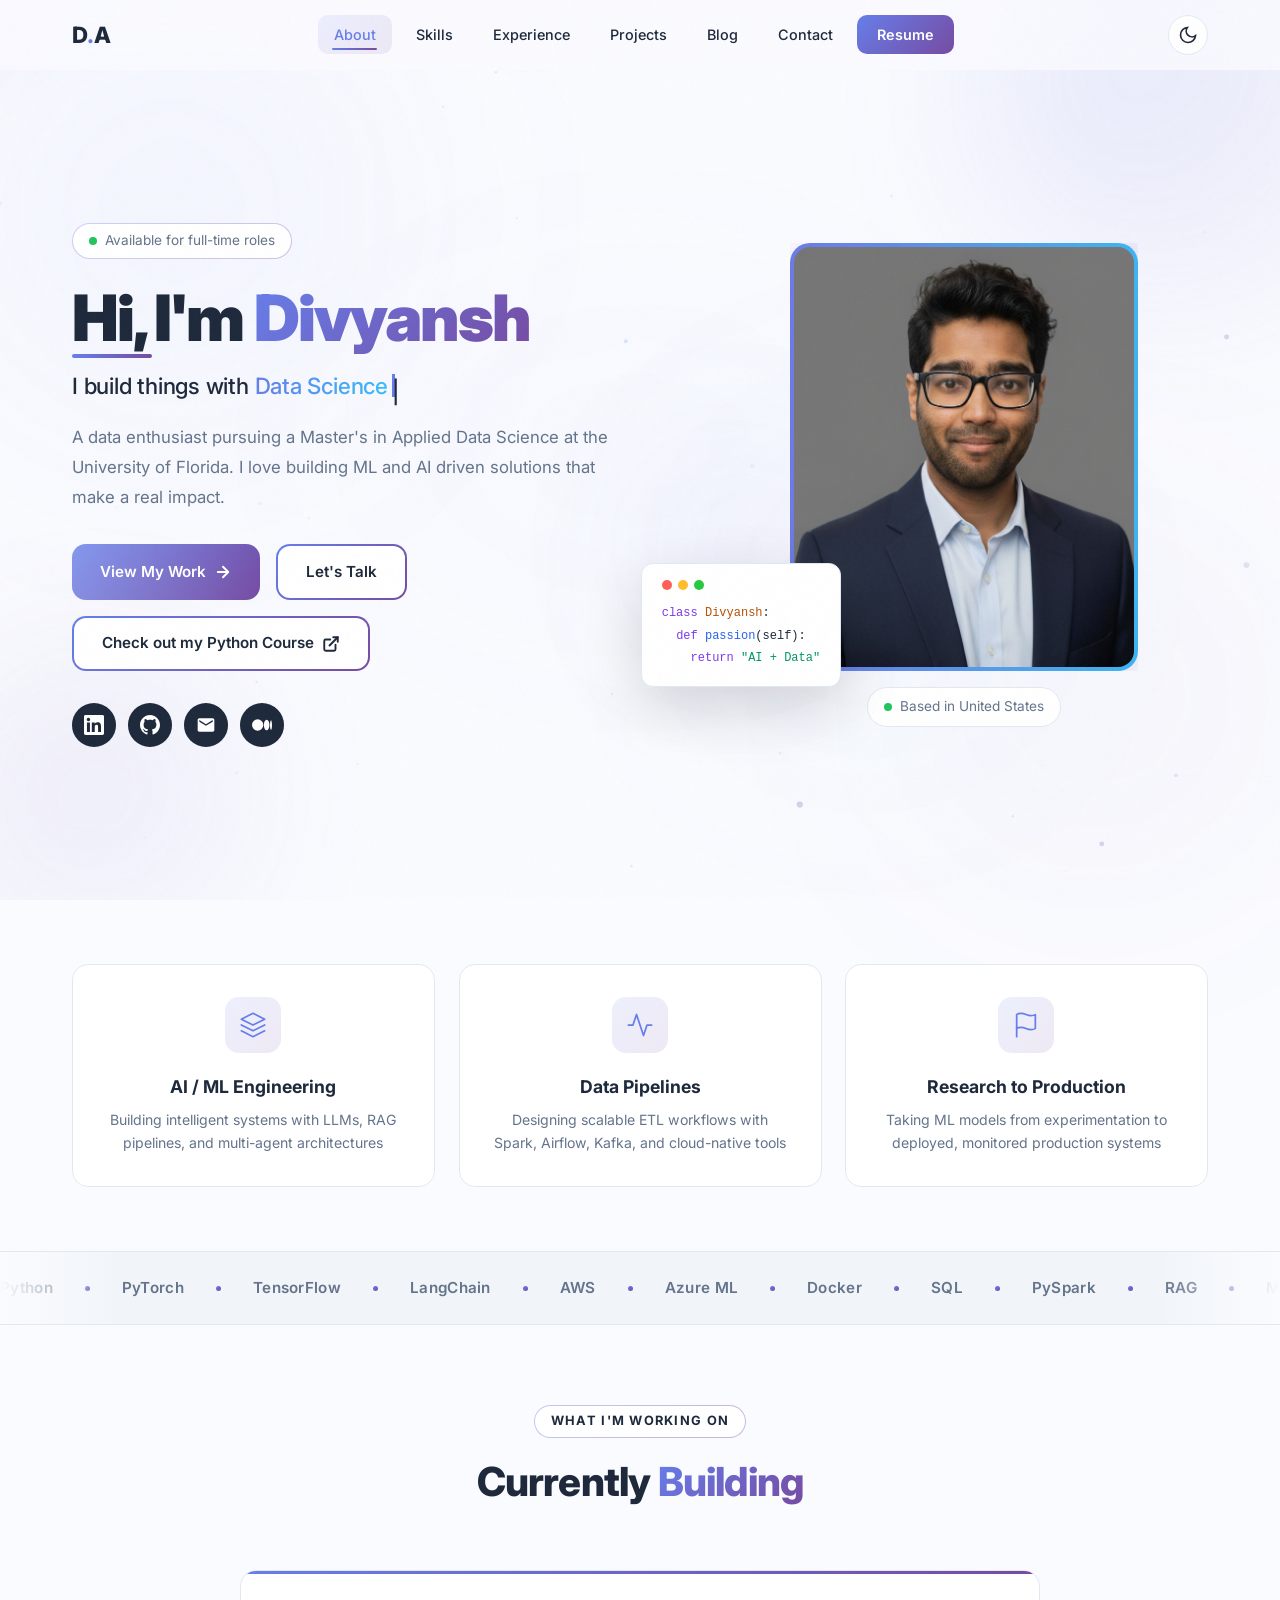
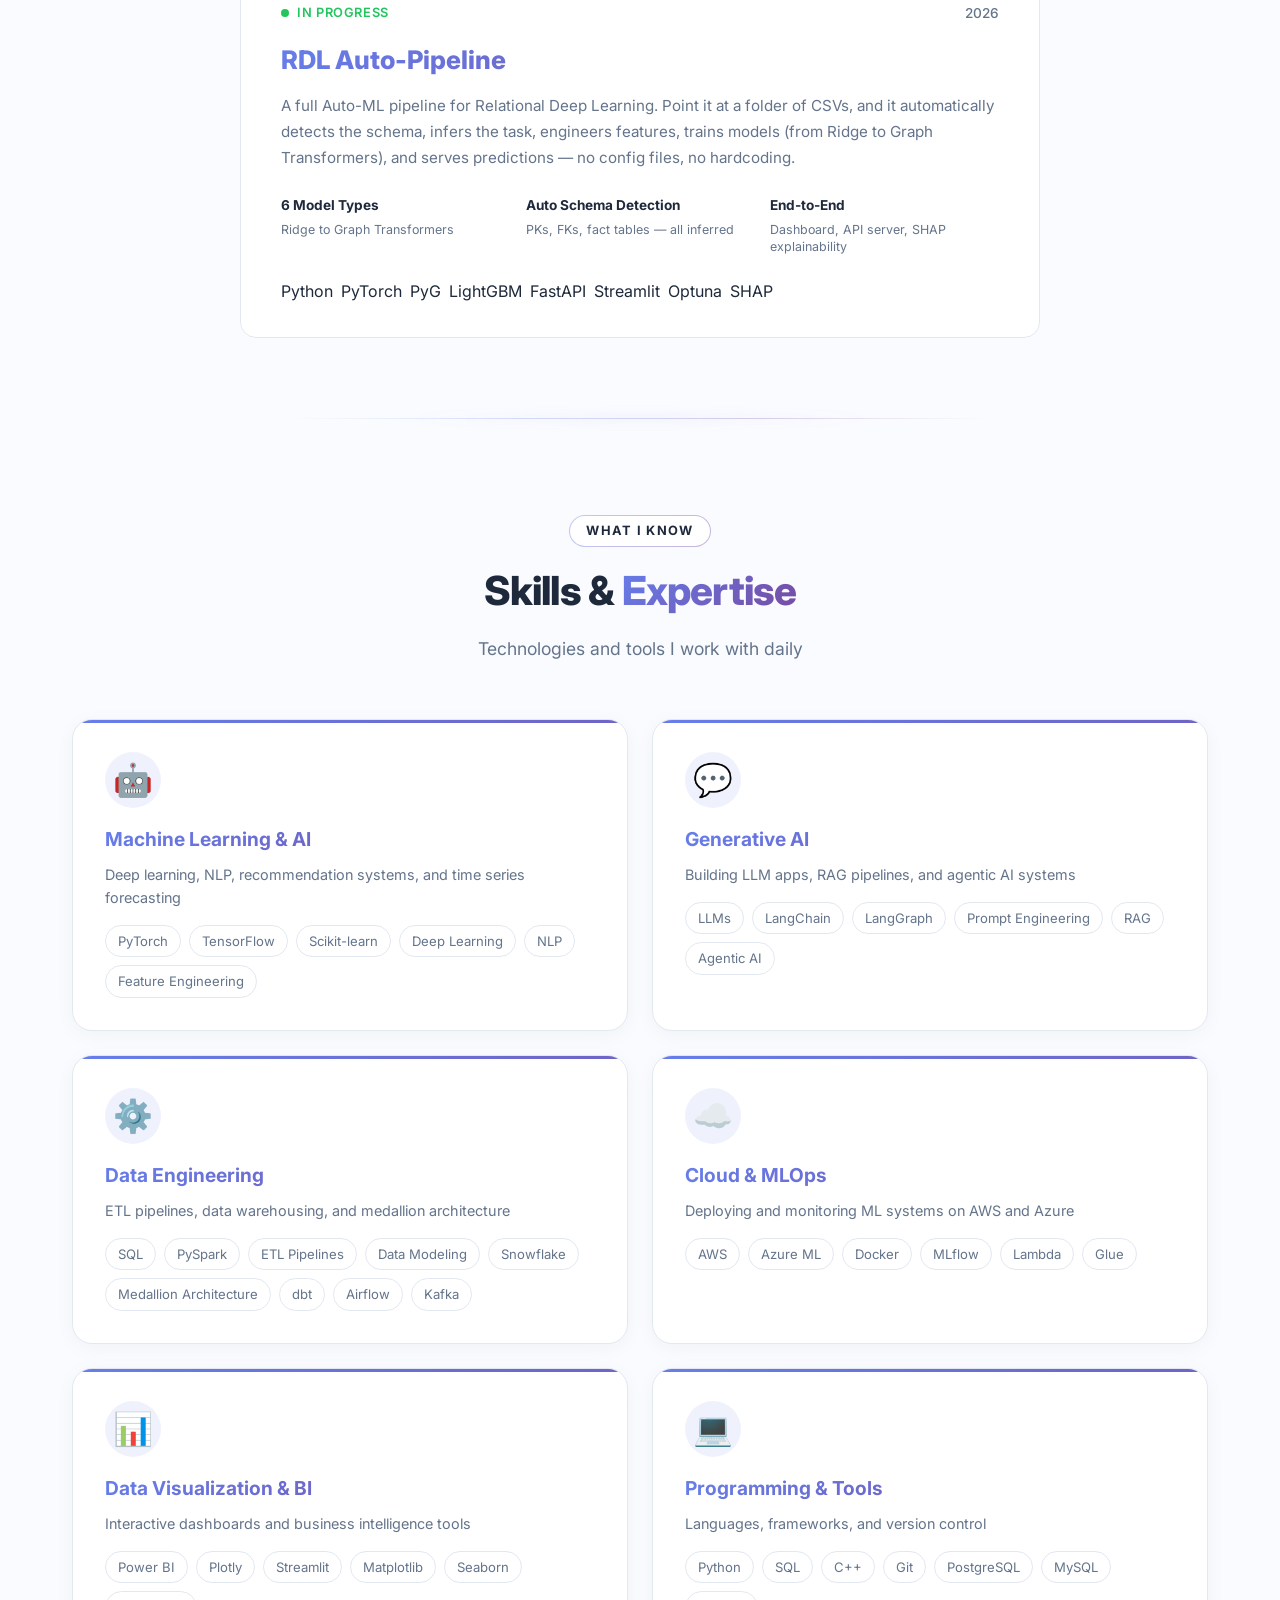
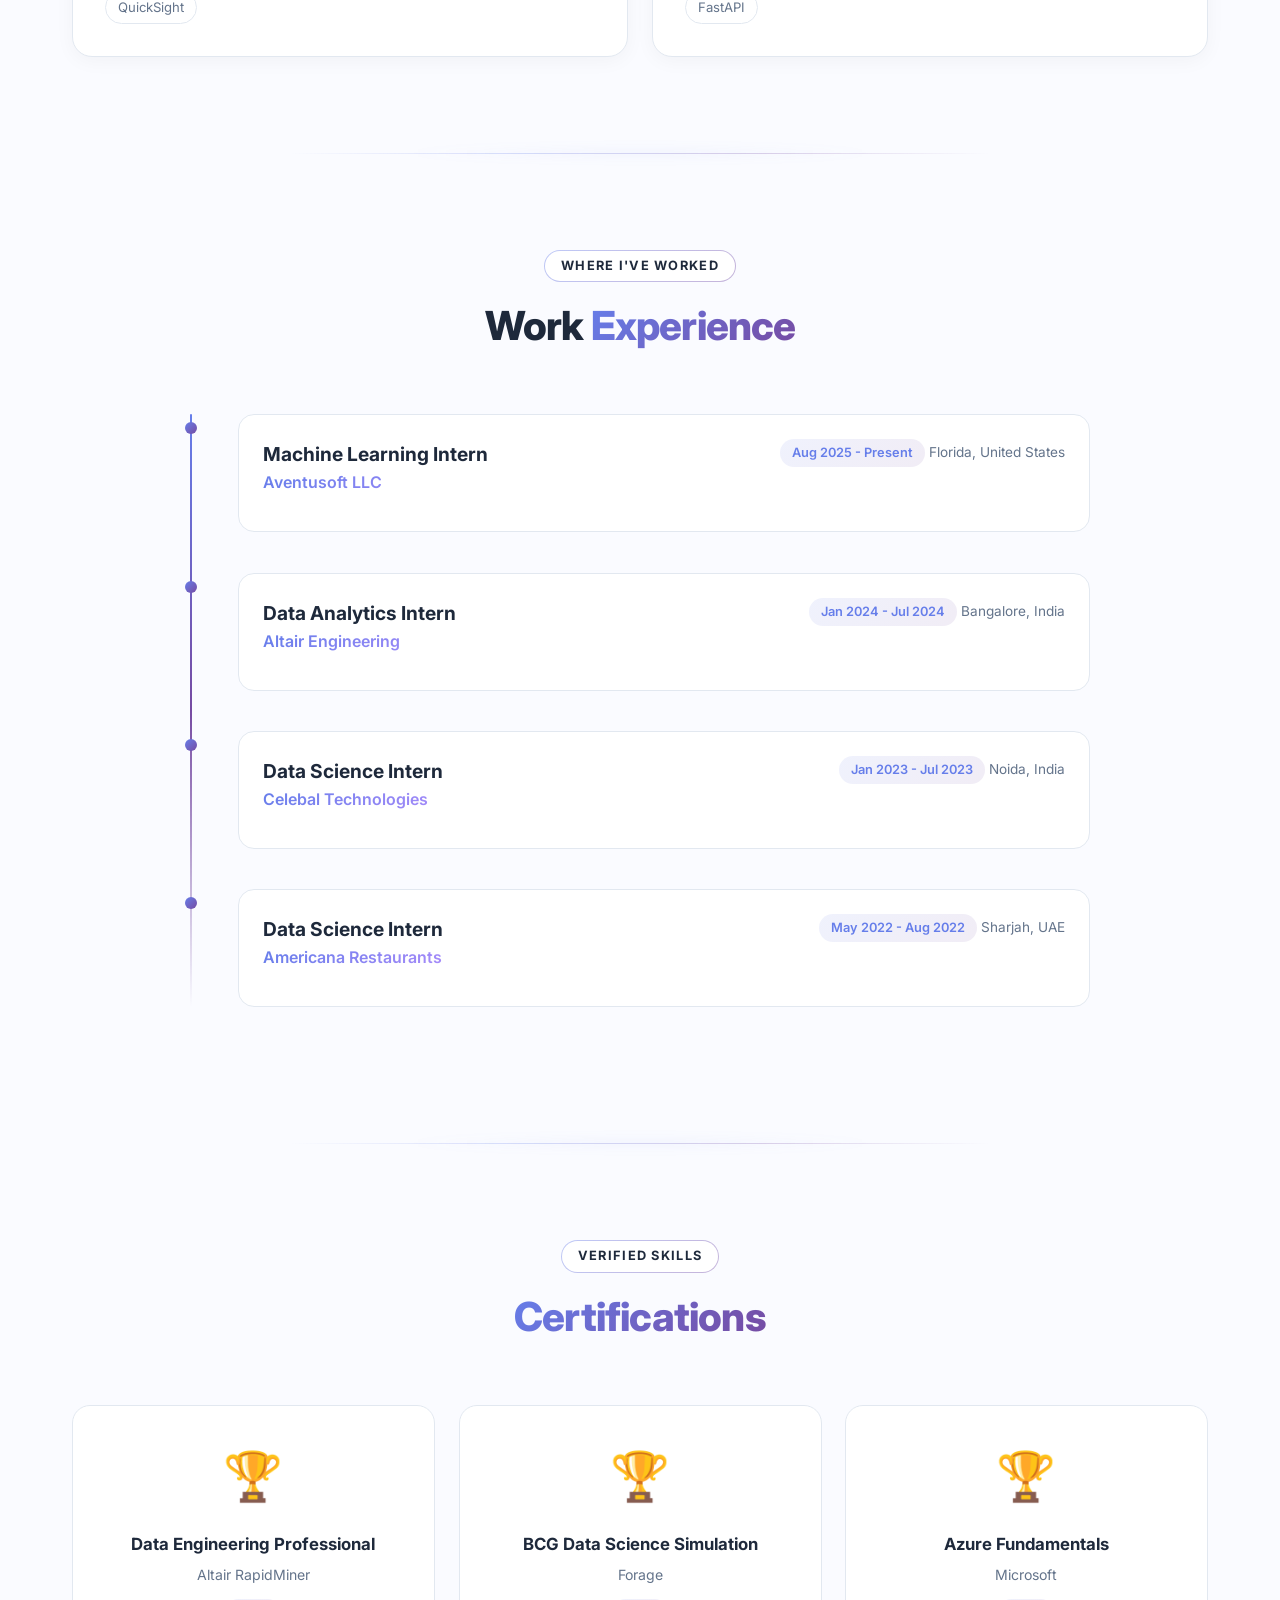
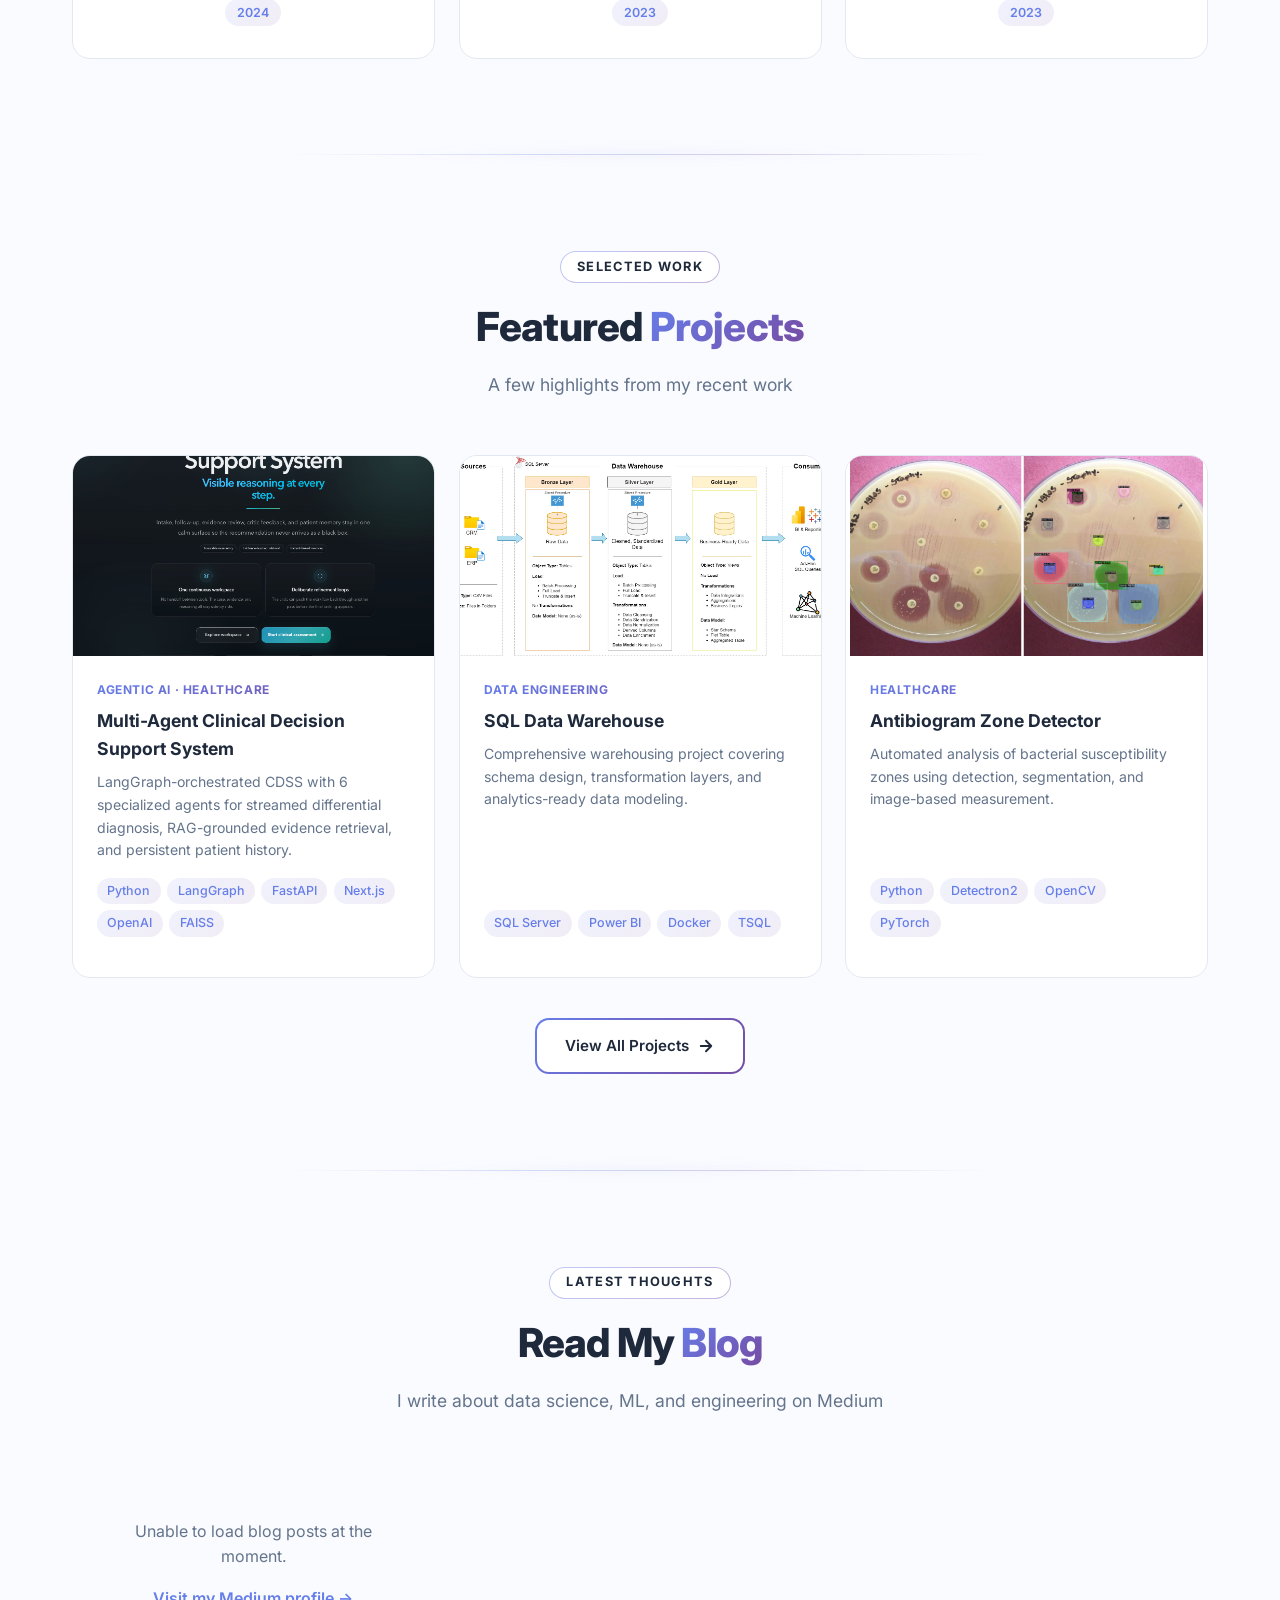
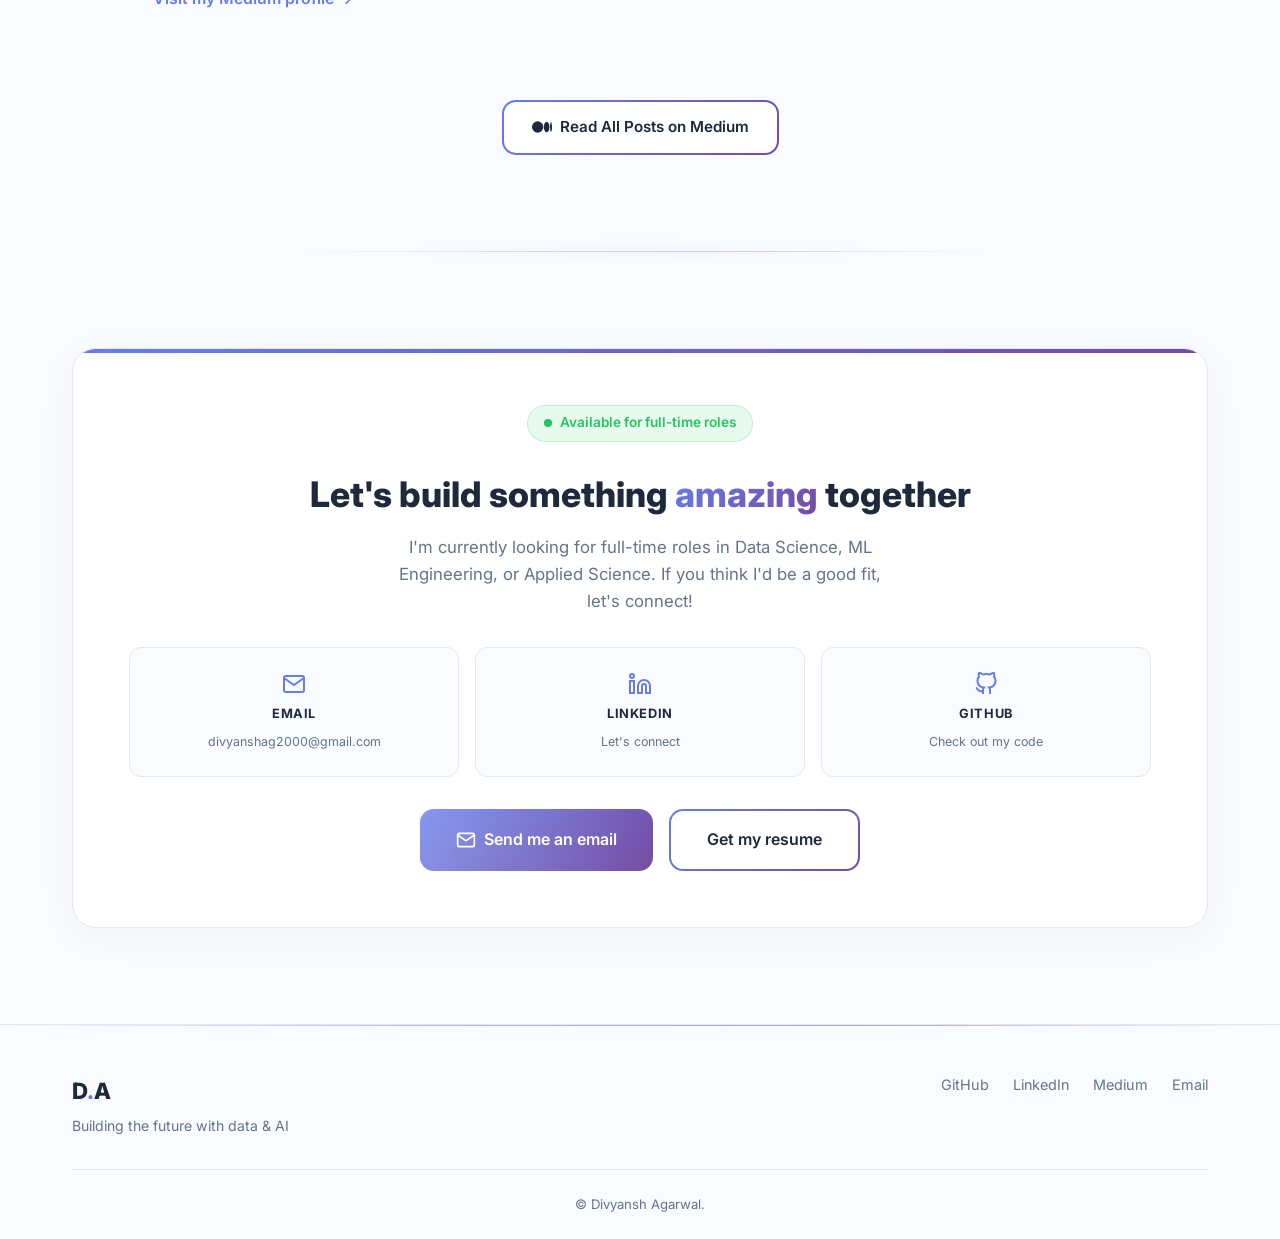
==== commit d1e5db6a: "update email href" ====
--- a/index.html
+++ b/index.html
@@ -106,7 +106,7 @@
                 <a href="https://github.com/Divyansh-ag14" target="_blank" class="social-icon github" aria-label="GitHub">
                     <svg width="20" height="20" viewBox="0 0 24 24" fill="currentColor"><path d="M12 0c-6.626 0-12 5.373-12 12 0 5.302 3.438 9.8 8.207 11.387.599.111.793-.261.793-.577v-2.234c-3.338.726-4.033-1.416-4.033-1.416-.546-1.387-1.333-1.756-1.333-1.756-1.089-.745.083-.729.083-.729 1.205.084 1.839 1.237 1.839 1.237 1.07 1.834 2.807 1.304 3.492.997.107-.775.418-1.305.762-1.604-2.665-.305-5.467-1.334-5.467-5.931 0-1.311.469-2.381 1.236-3.221-.124-.303-.535-1.524.117-3.176 0 0 1.008-.322 3.301 1.23.957-.266 1.983-.399 3.003-.404 1.02.005 2.047.138 3.006.404 2.291-1.552 3.297-1.23 3.297-1.23.653 1.653.242 2.874.118 3.176.77.84 1.235 1.911 1.235 3.221 0 4.609-2.807 5.624-5.479 5.921.43.372.823 1.102.823 2.222v3.293c0 .319.192.694.801.576 4.765-1.589 8.199-6.086 8.199-11.386 0-6.627-5.373-12-12-12z"/></svg>
                 </a>
-                <a href="mailto:divyanshag2000@gmail.com" class="social-icon email" aria-label="Email">
+                <a href="mailto:divyanshag.data@gmail.com" class="social-icon email" aria-label="Email">
                     <svg width="20" height="20" viewBox="0 0 24 24" fill="currentColor"><path d="M20 4H4c-1.1 0-1.99.9-1.99 2L2 18c0 1.1.9 2 2 2h16c1.1 0 2-.9 2-2V6c0-1.1-.9-2-2-2zm0 4l-8 5-8-5V6l8 5 8-5v2z"/></svg>
                 </a>
                 <a href="https://medium.com/@divyanshagarwal188" target="_blank" class="social-icon medium" aria-label="Medium">
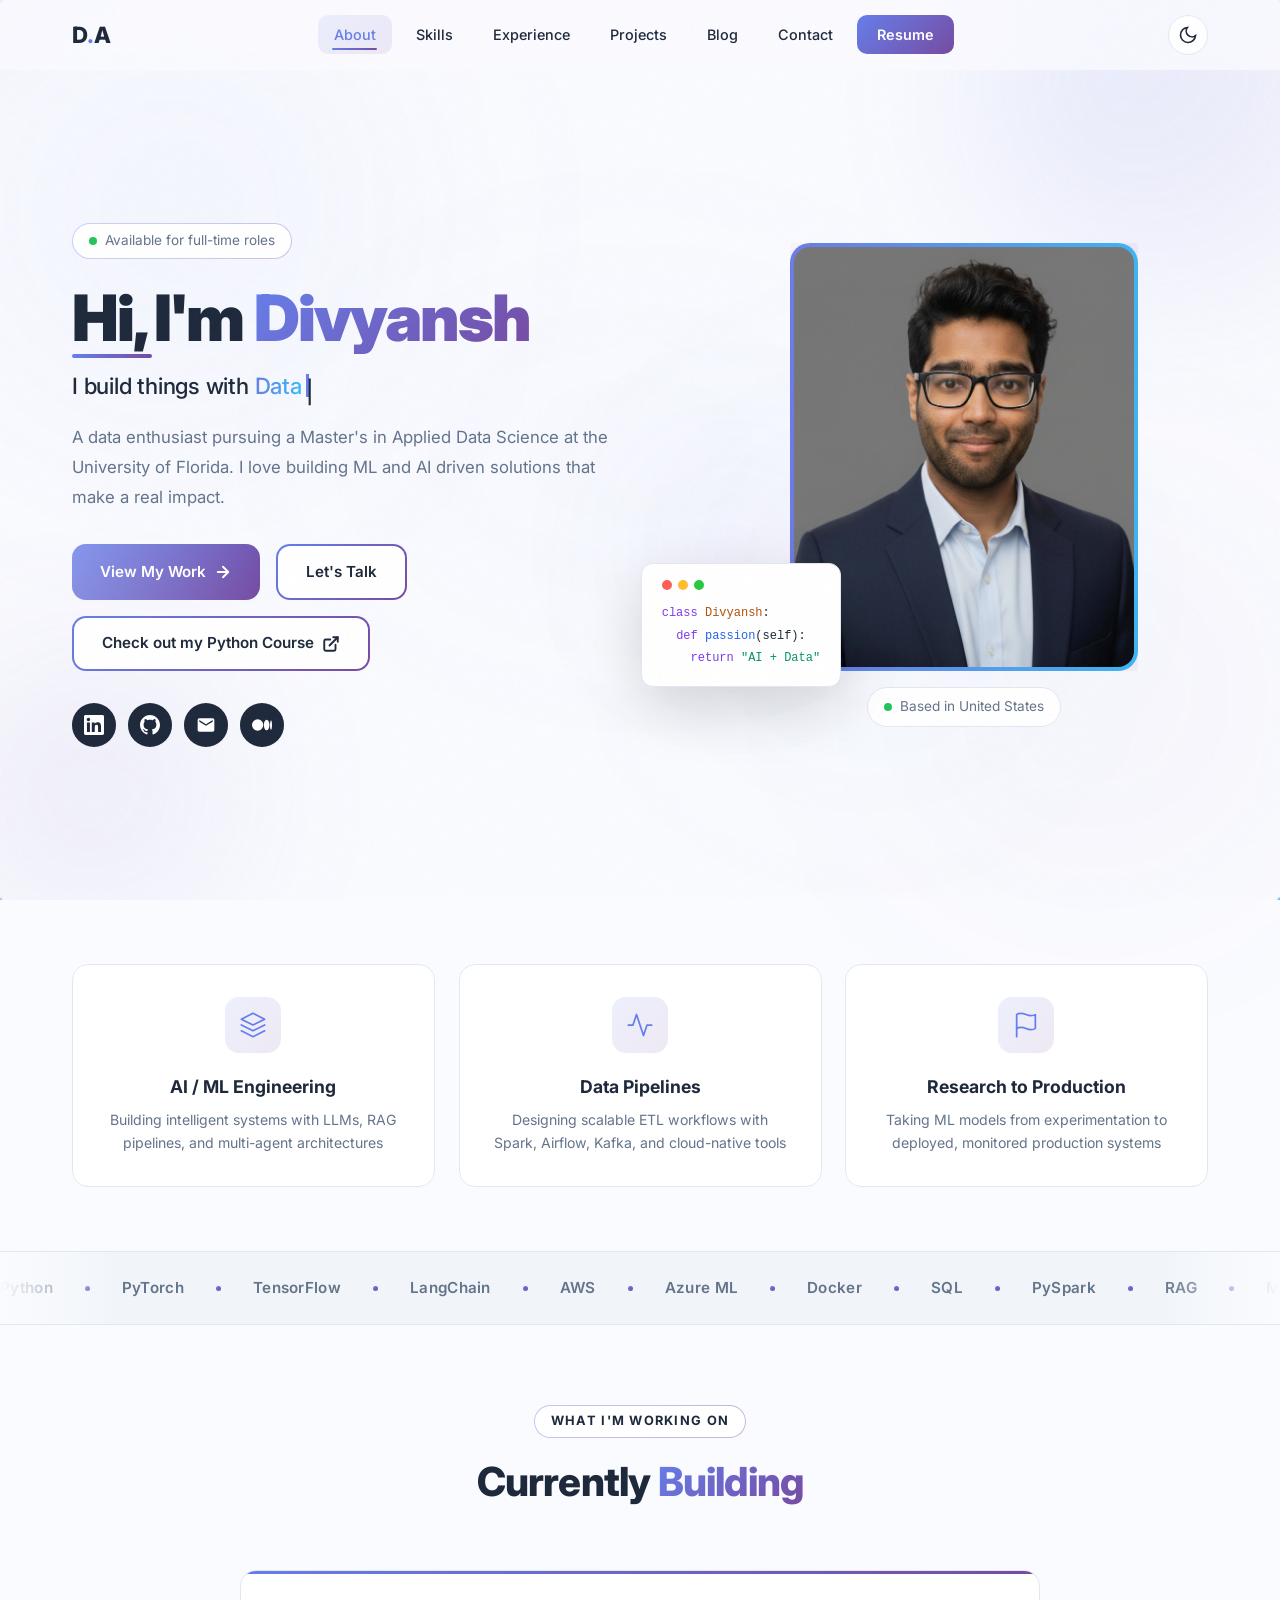
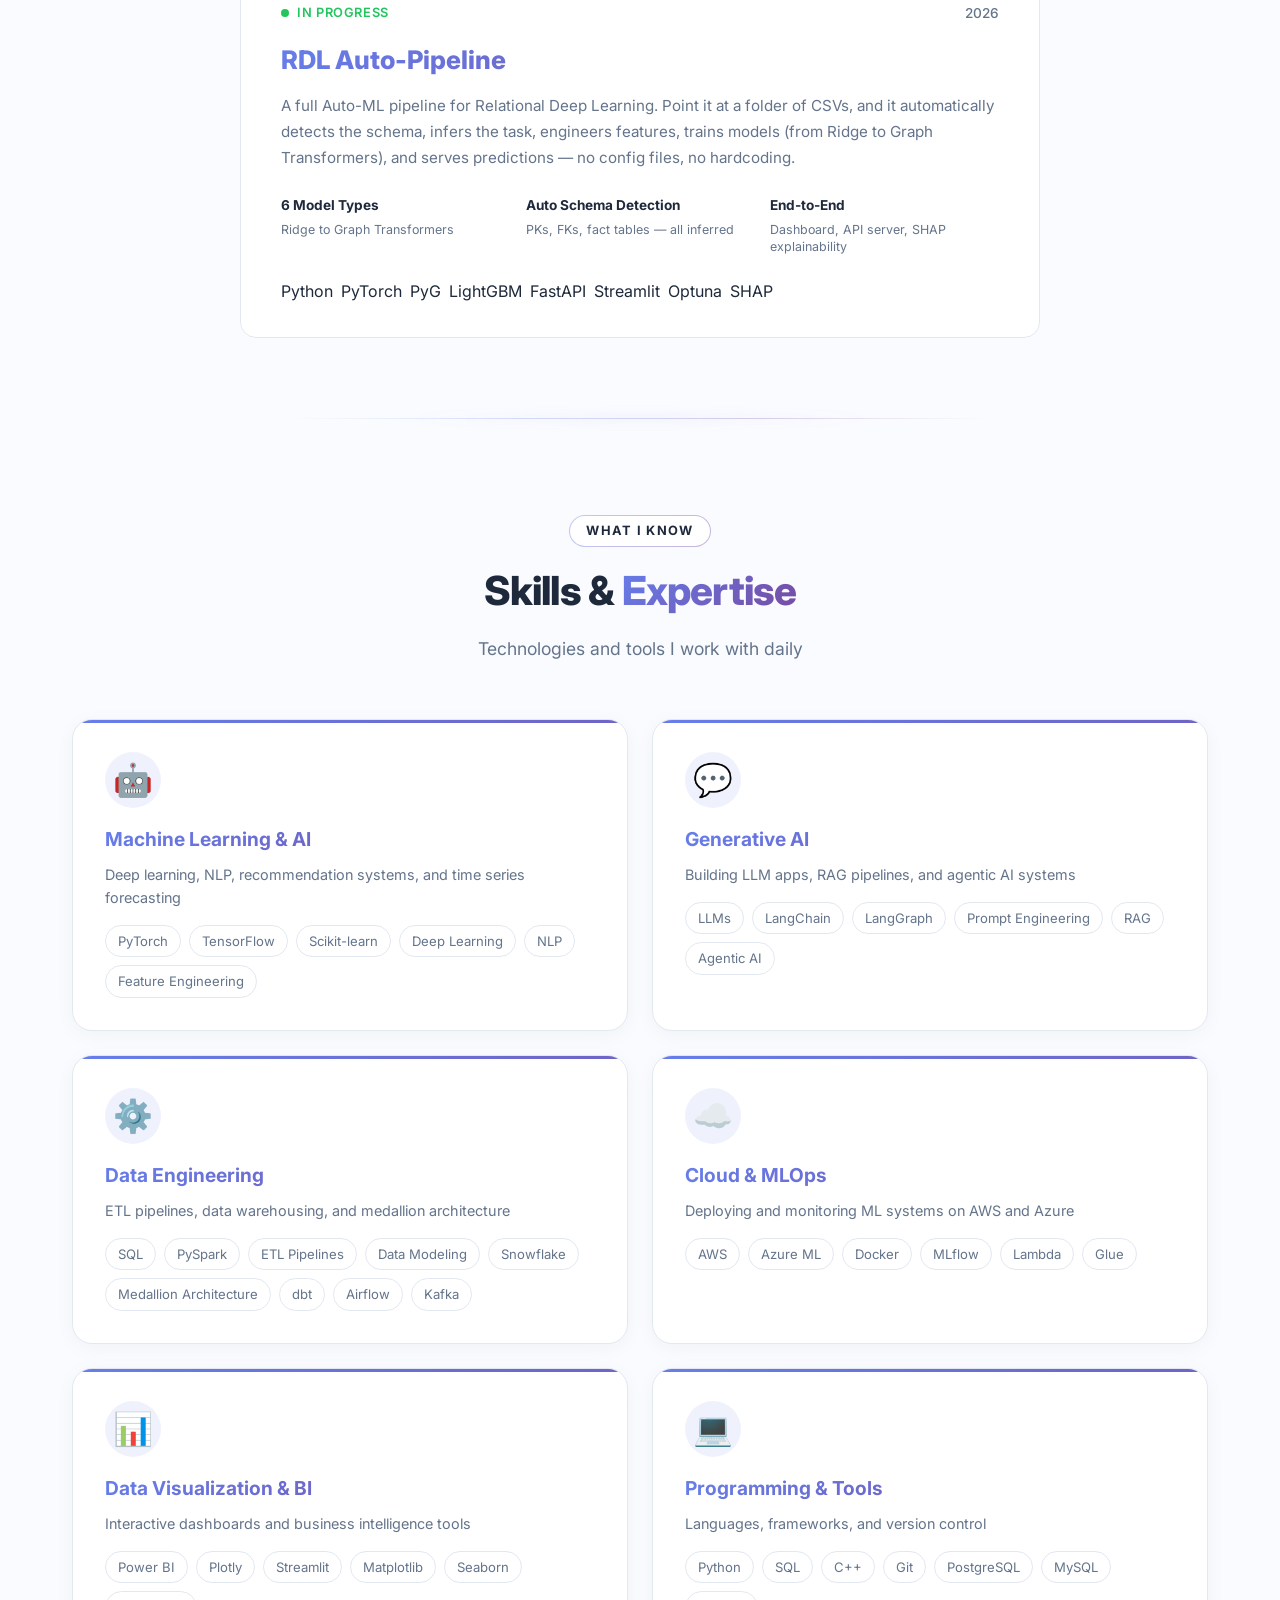
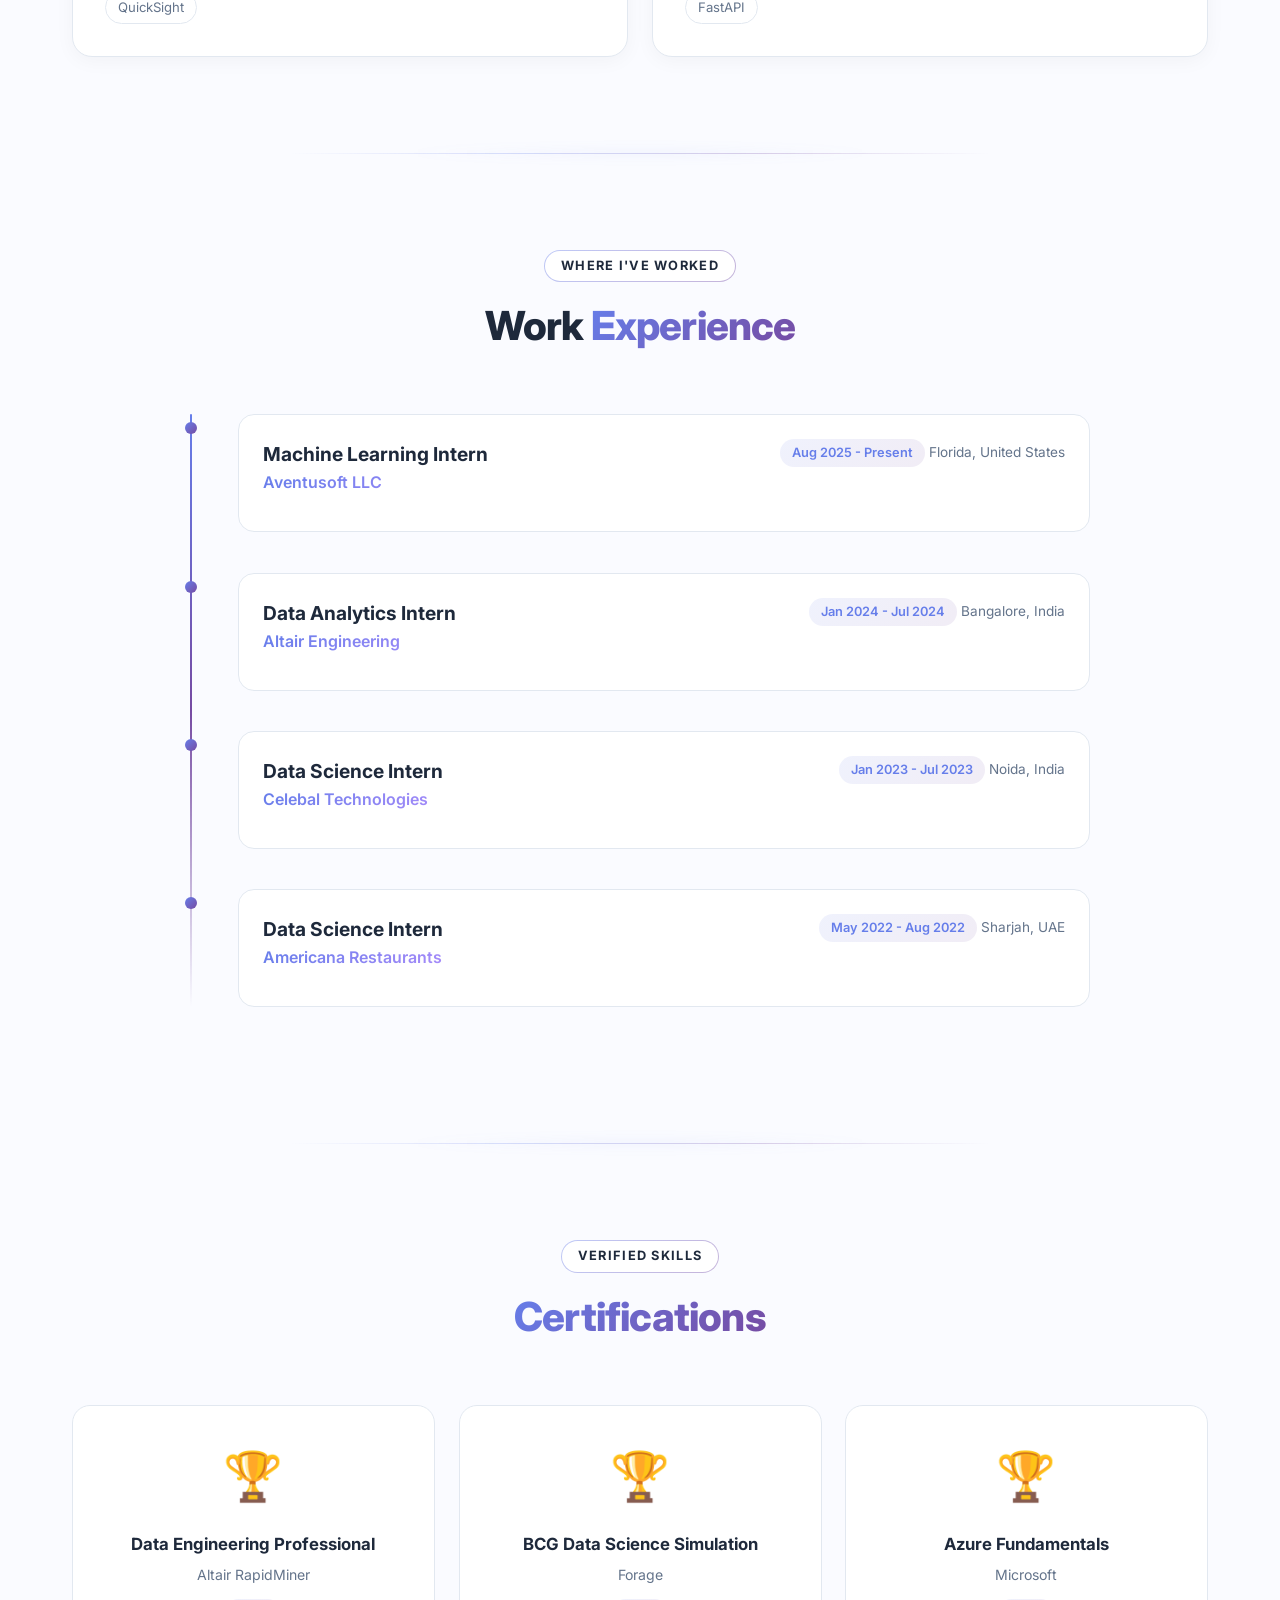
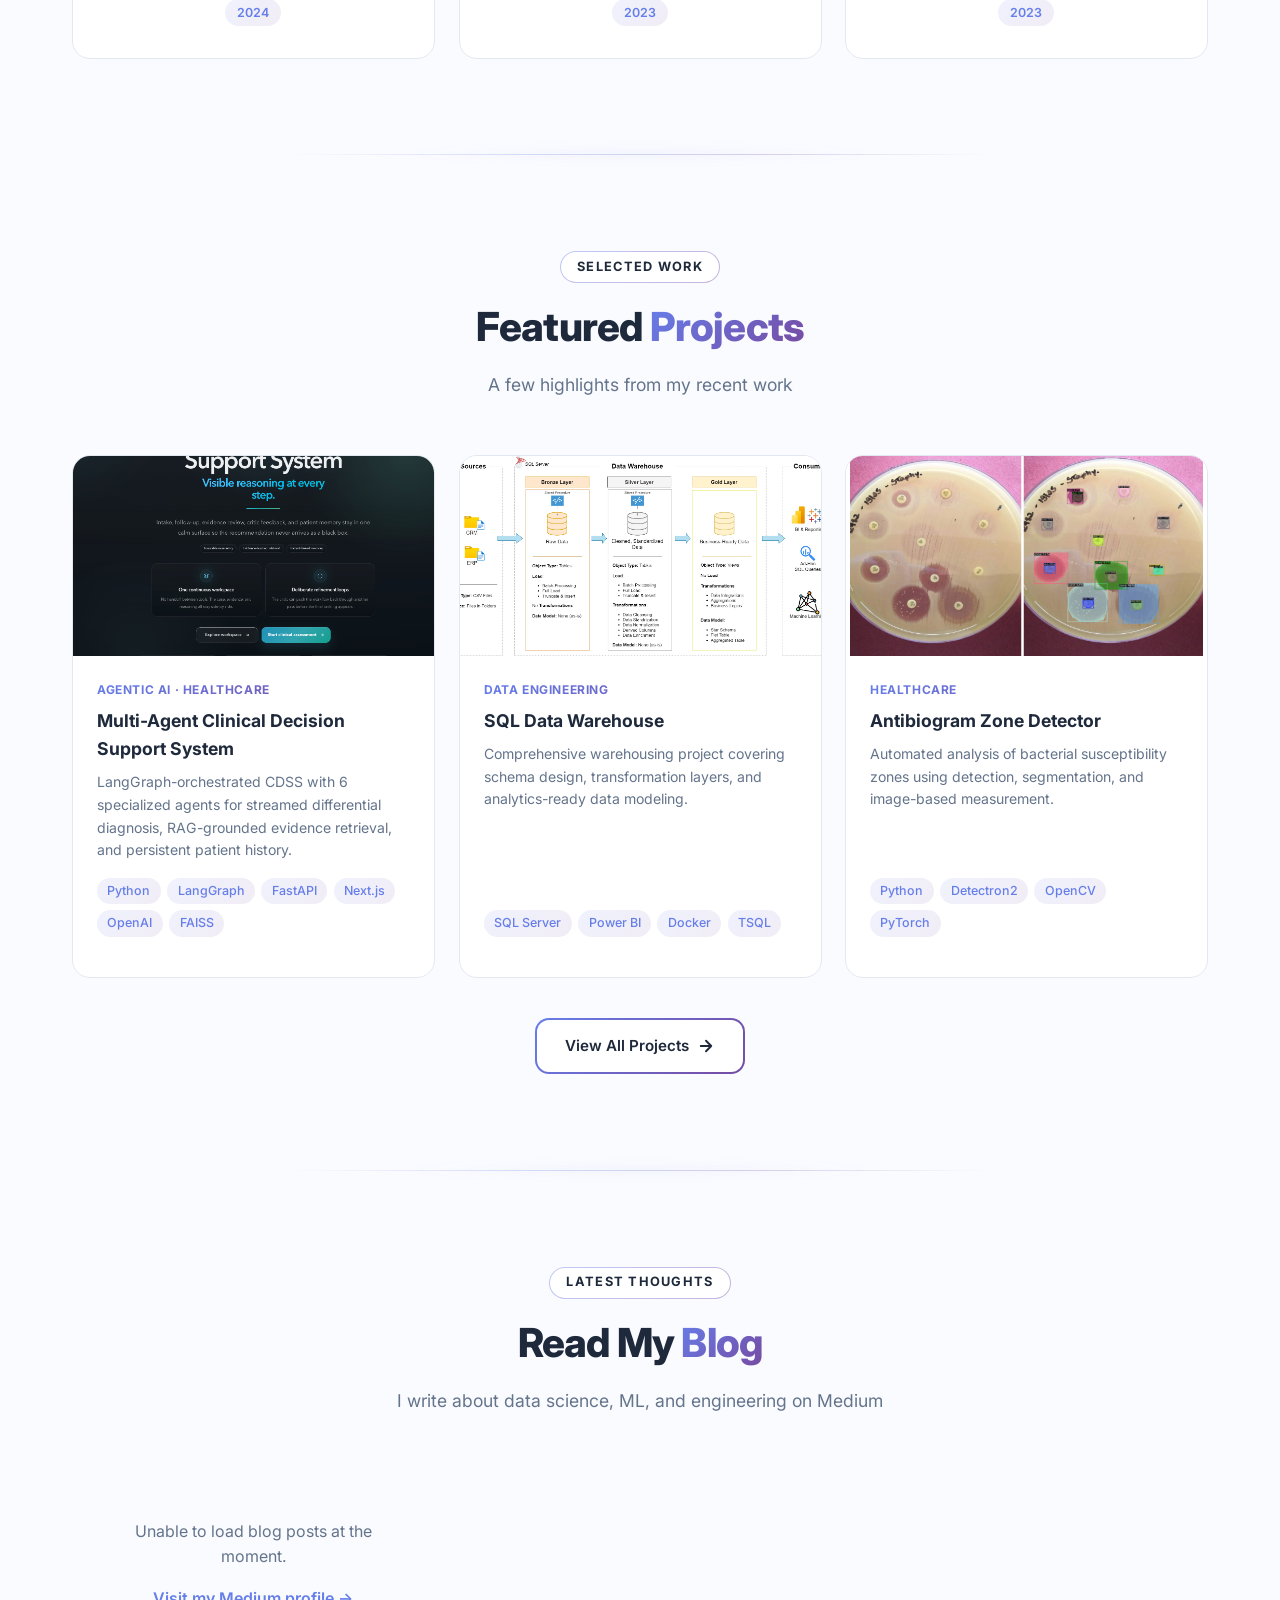
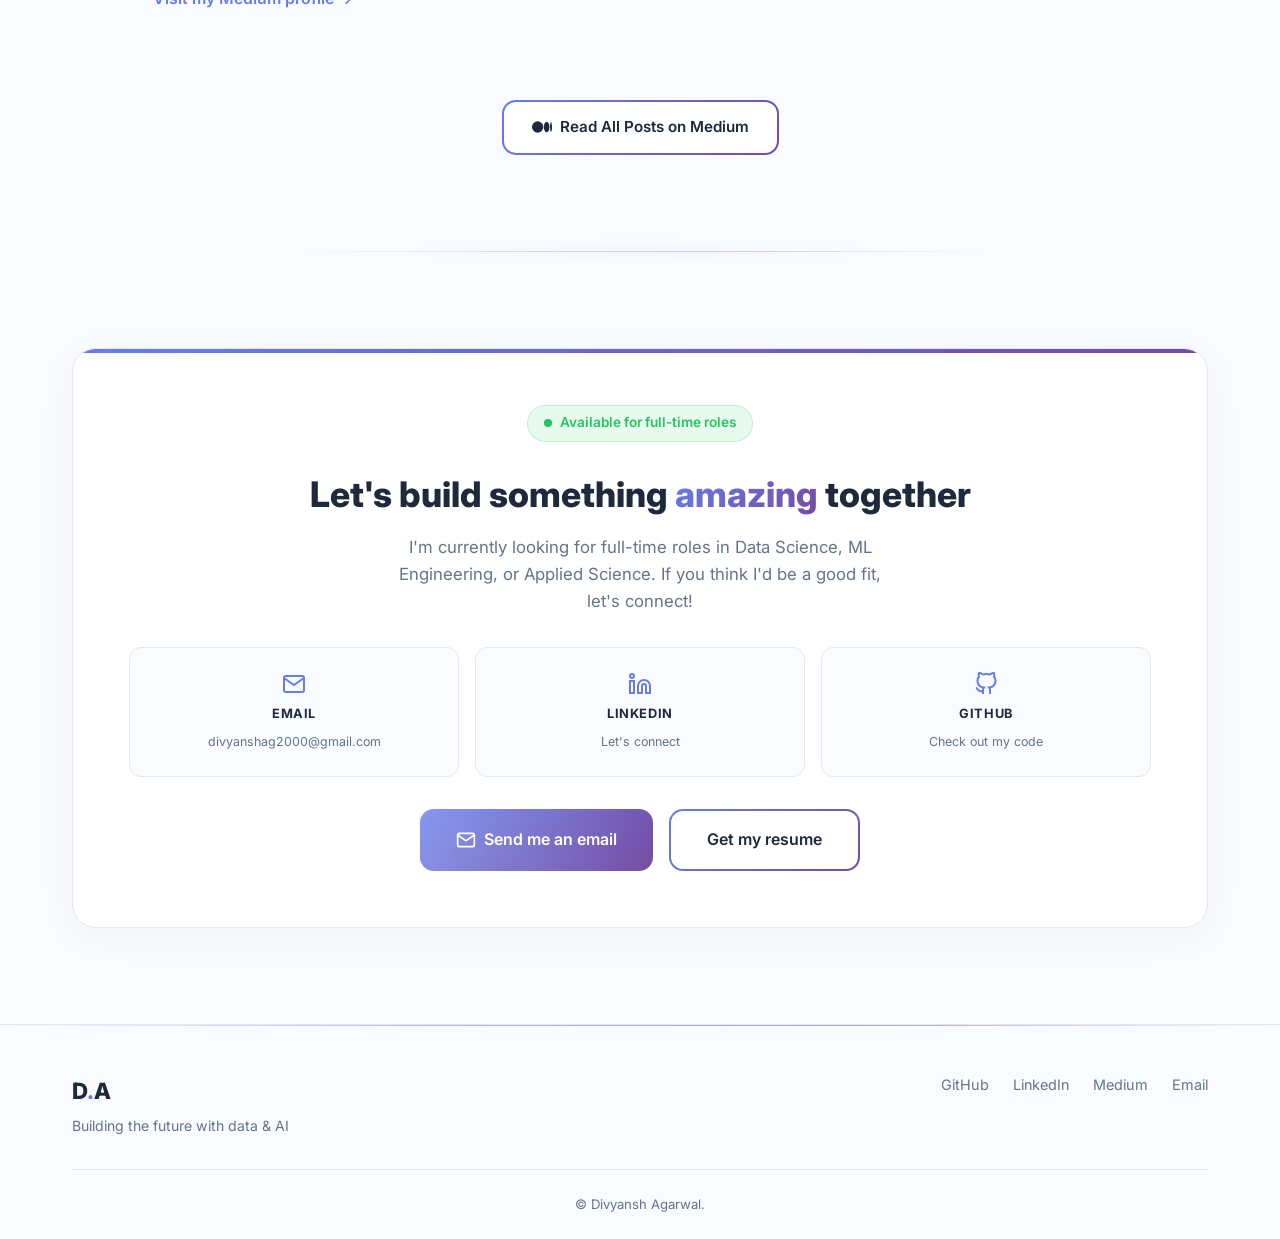
==== commit c744fb90: "update email href" ====
--- a/index.html
+++ b/index.html
@@ -560,7 +560,7 @@
                 <h2 class="contact-title">Let's build something <span class="gradient-text">amazing</span> together</h2>
                 <p class="contact-desc">I'm currently looking for full-time roles in Data Science, ML Engineering, or Applied Science. If you think I'd be a good fit, let's connect!</p>
                 <div class="contact-methods">
-                    <a href="mailto:divyanshag2000@gmail.com" class="contact-method-card">
+                    <a href="mailto:divyanshag.data@gmail.com" class="contact-method-card">
                         <svg width="24" height="24" viewBox="0 0 24 24" fill="none" stroke="currentColor" stroke-width="2"><path d="M4 4h16c1.1 0 2 .9 2 2v12c0 1.1-.9 2-2 2H4c-1.1 0-2-.9-2-2V6c0-1.1.9-2 2-2z"/><polyline points="22,6 12,13 2,6"/></svg>
                         <span class="contact-method-label">Email</span>
                         <span class="contact-method-value">divyanshag2000@gmail.com</span>
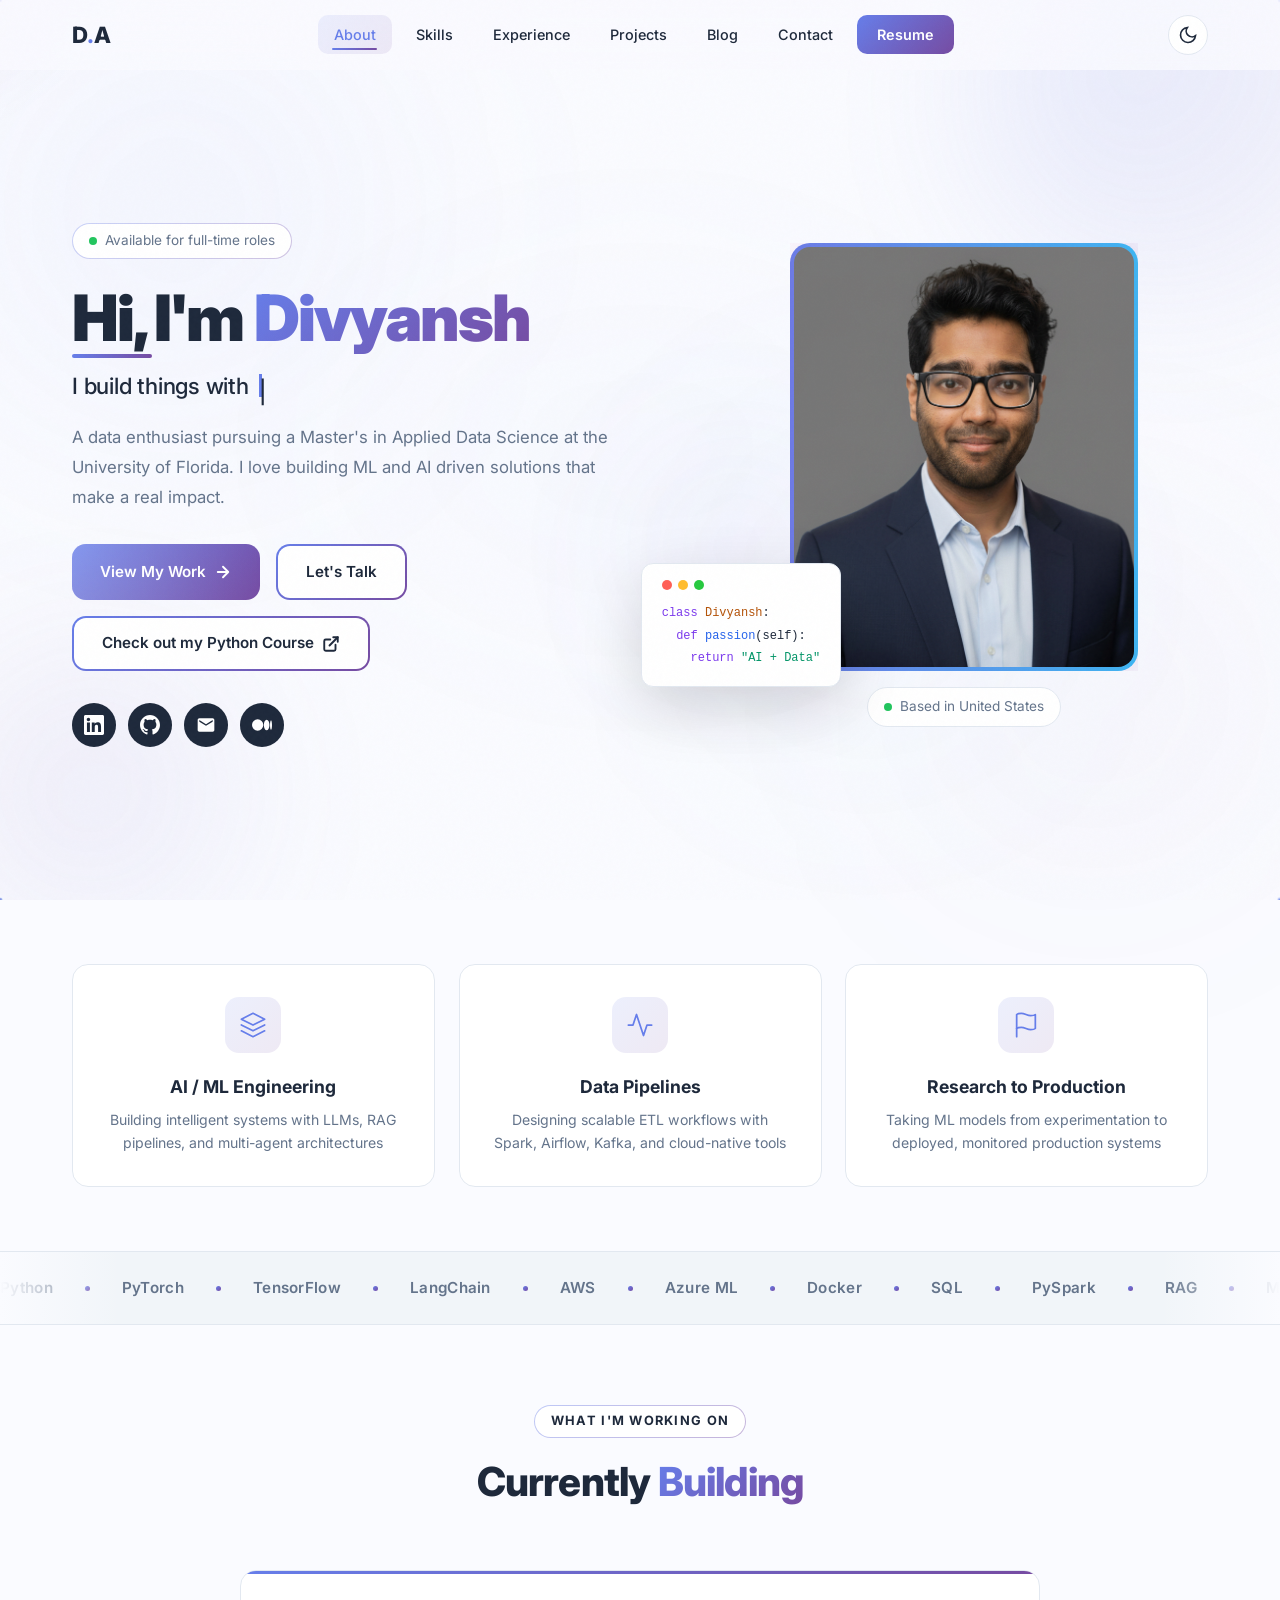
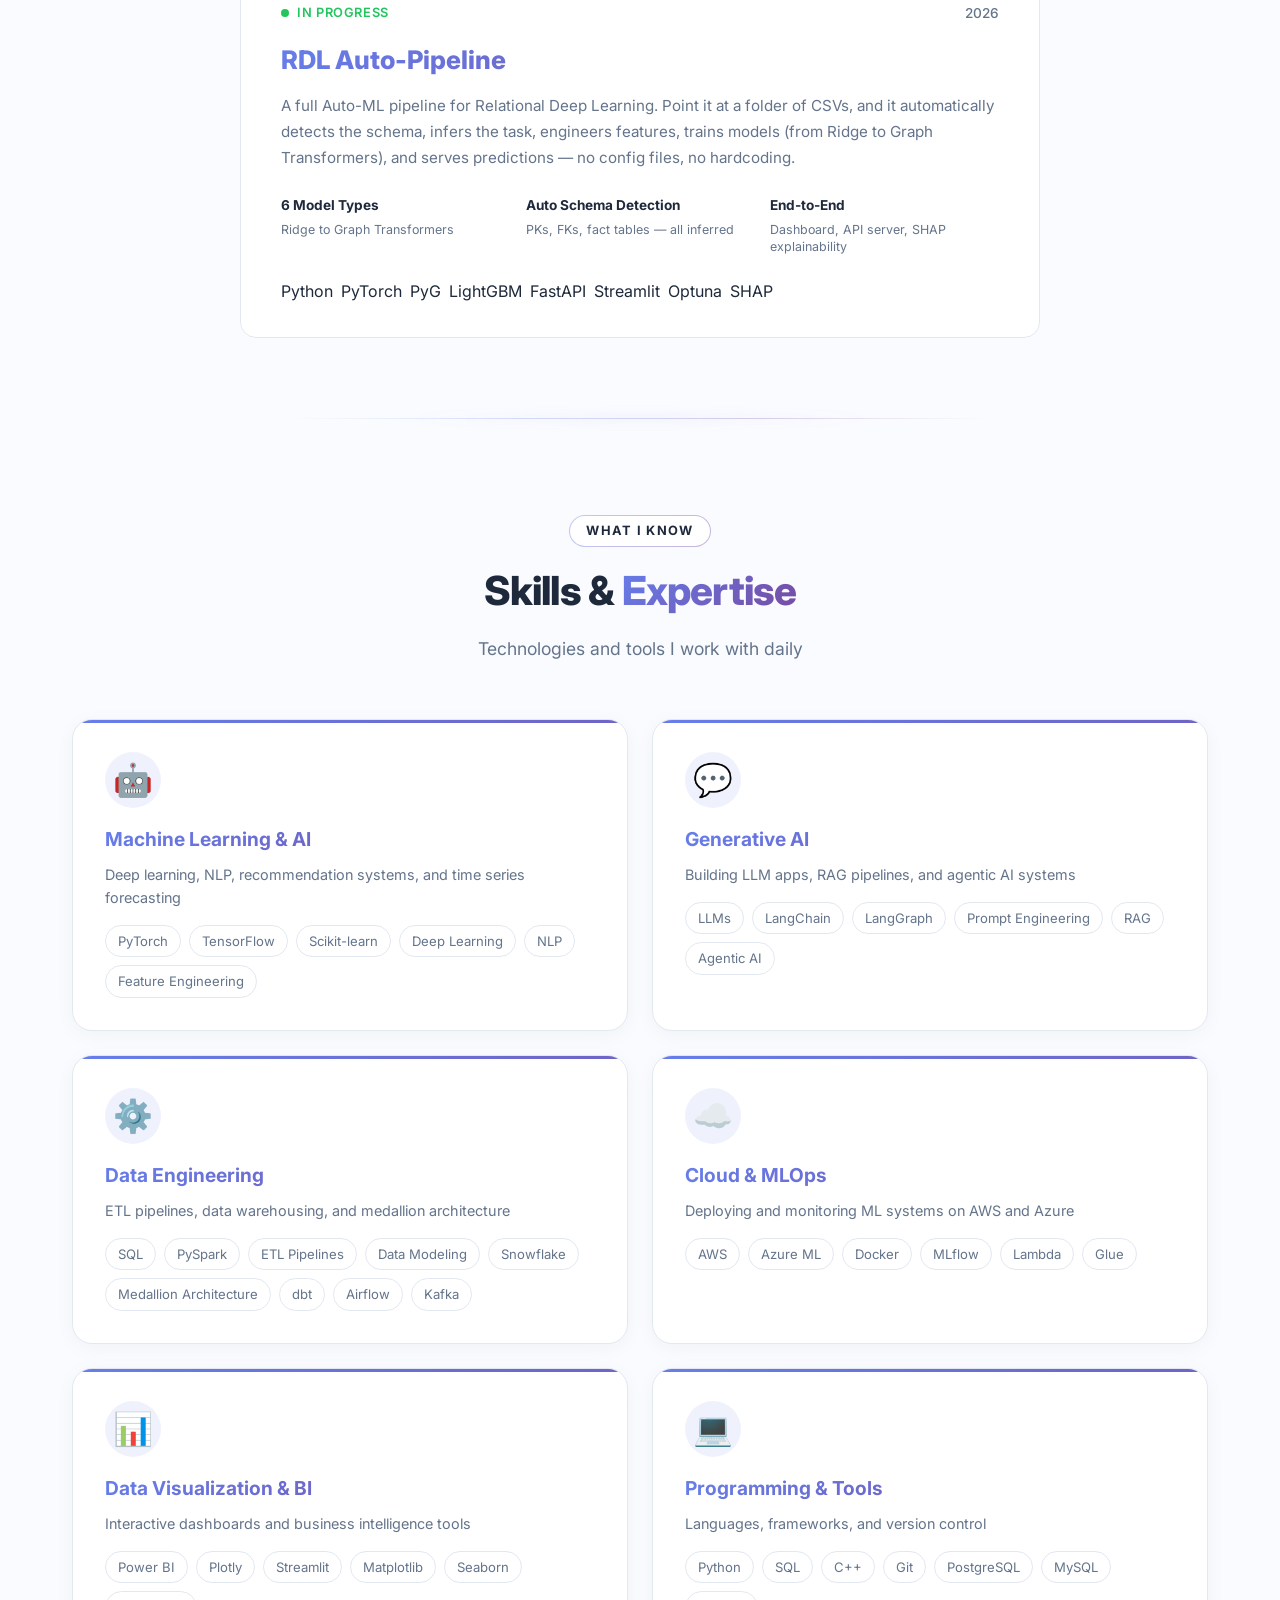
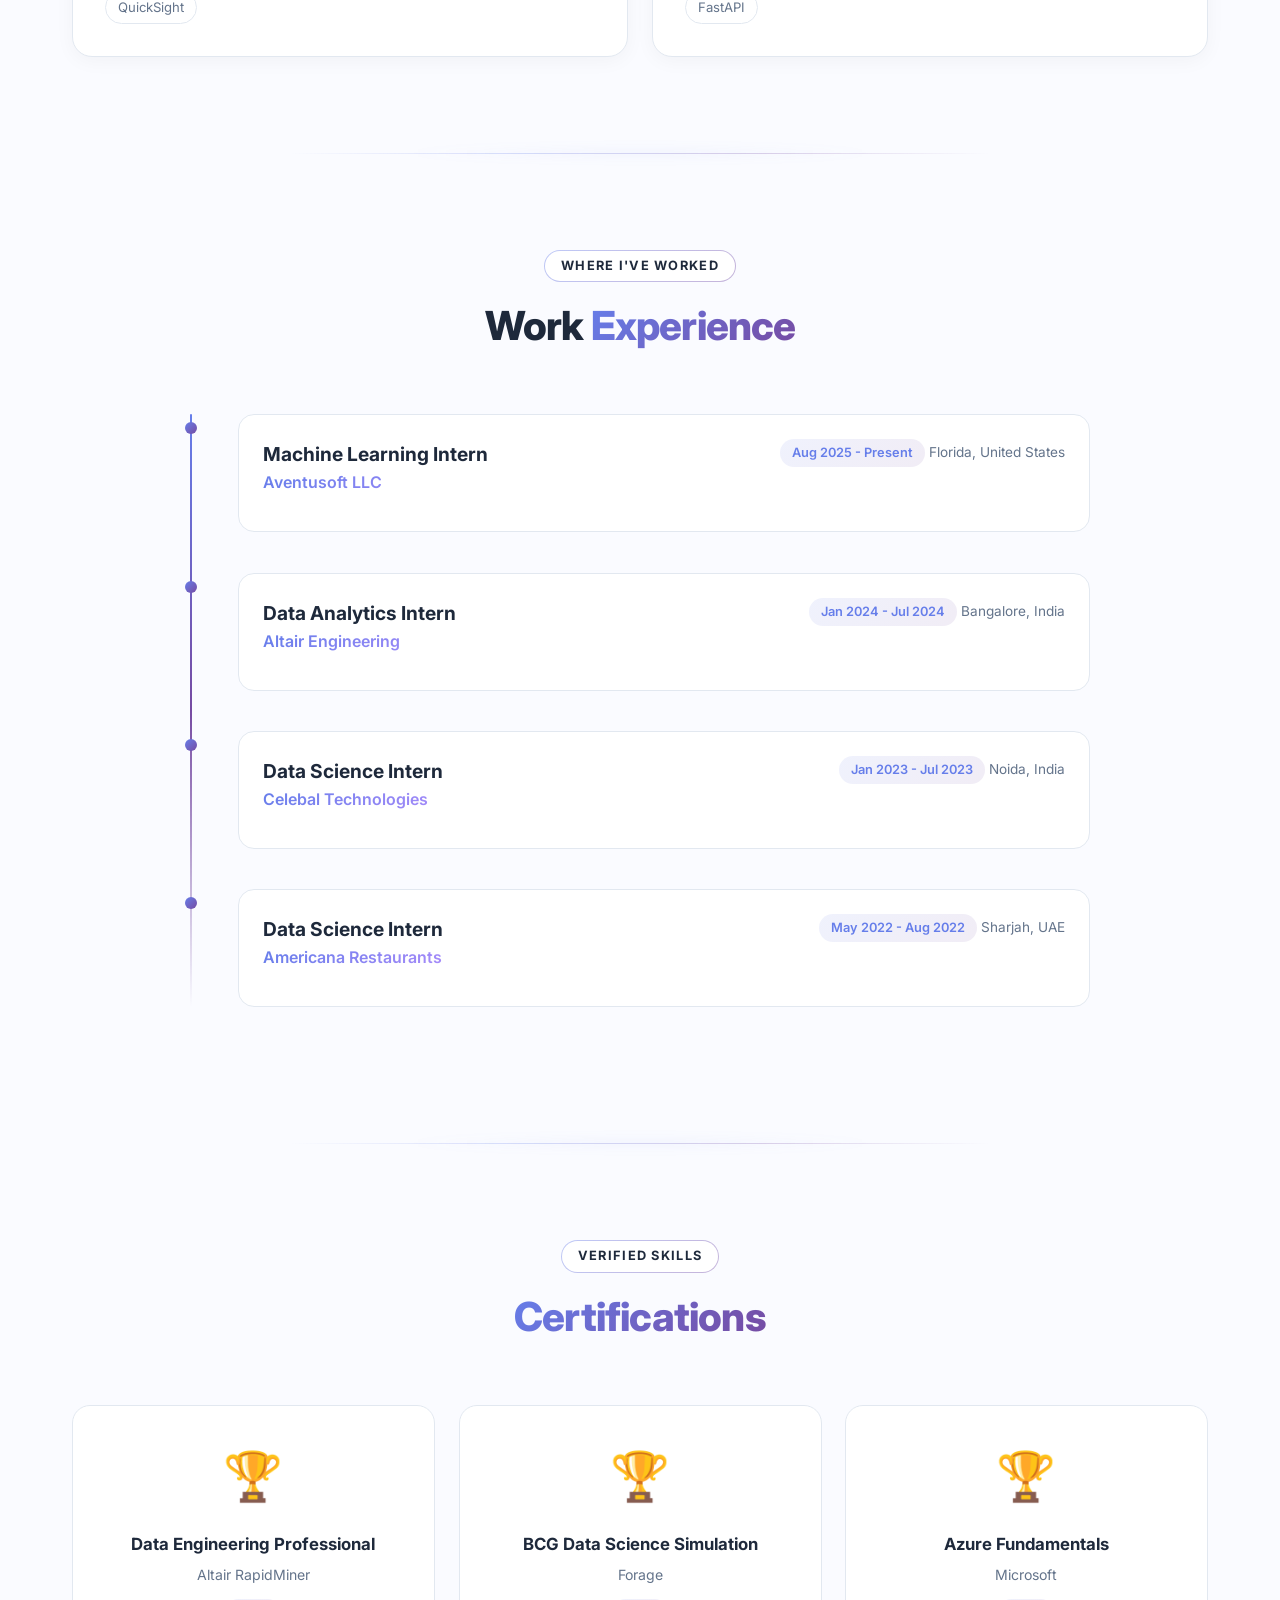
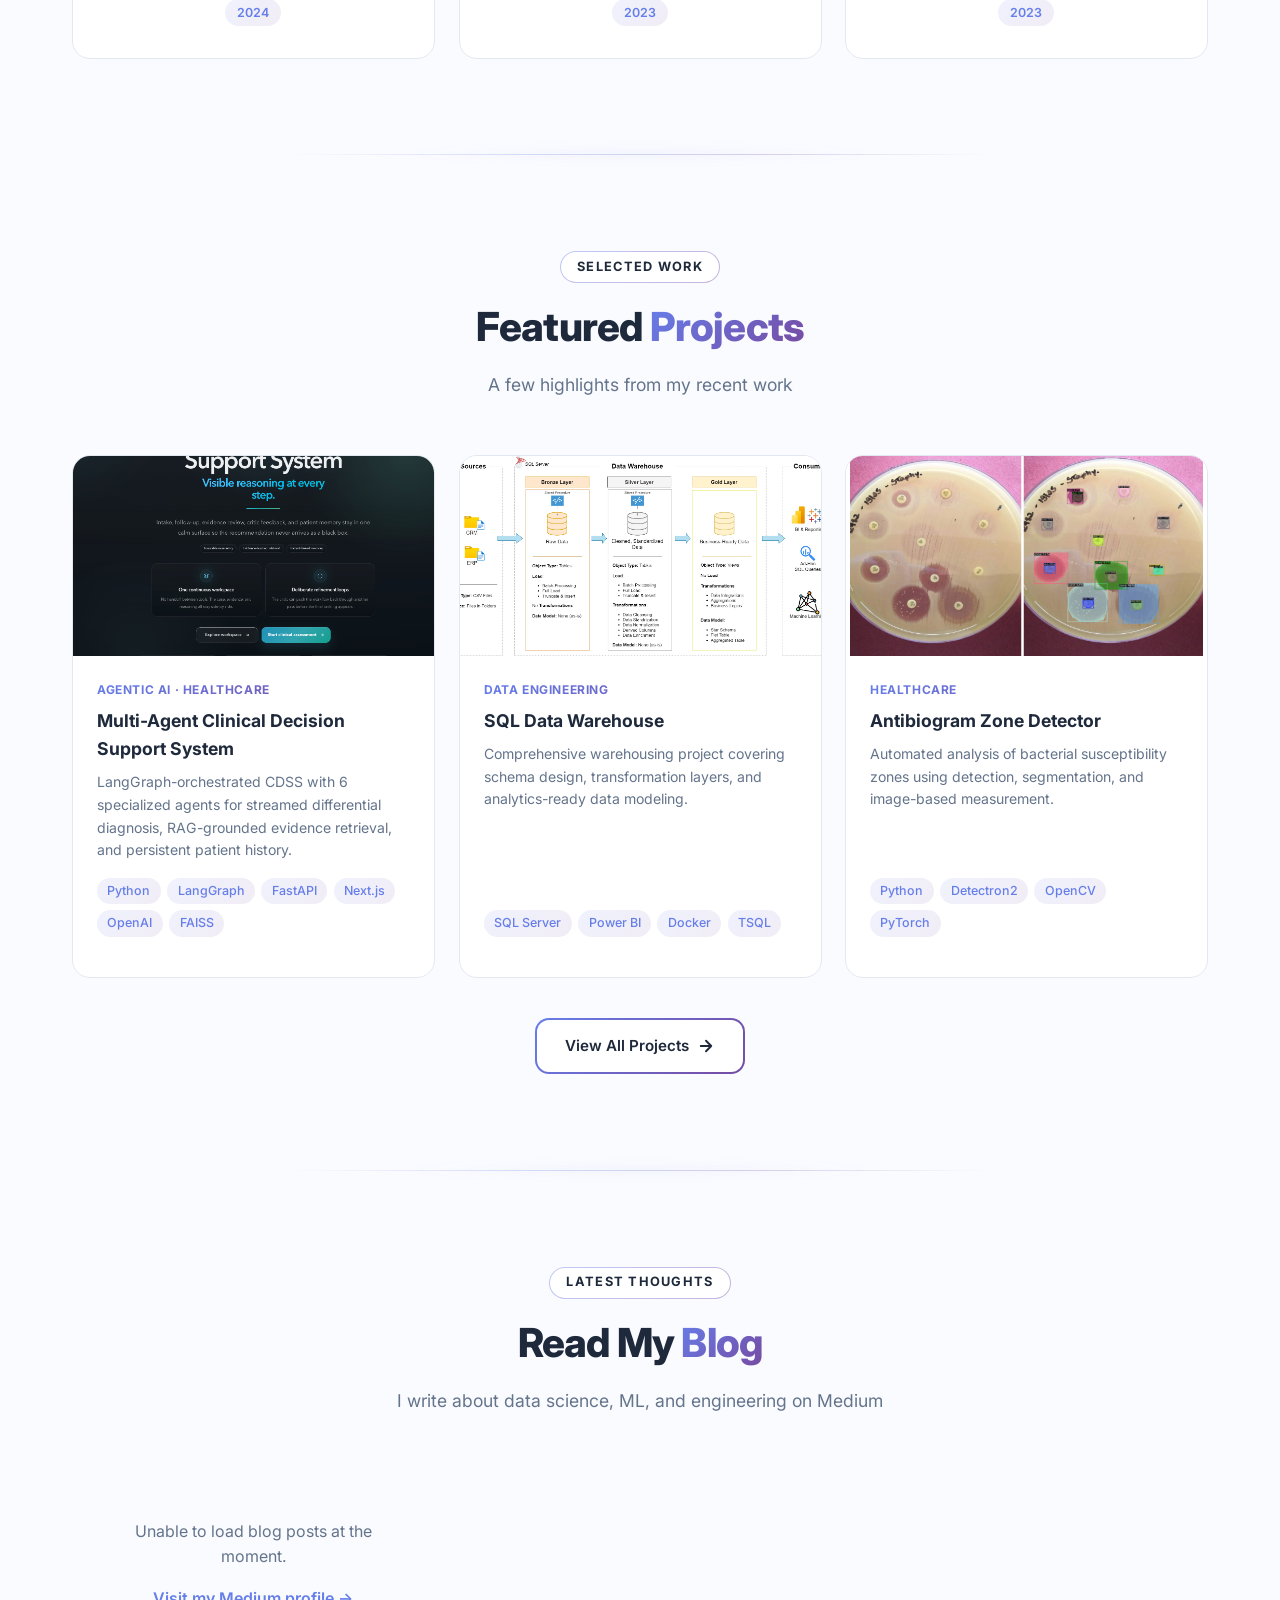
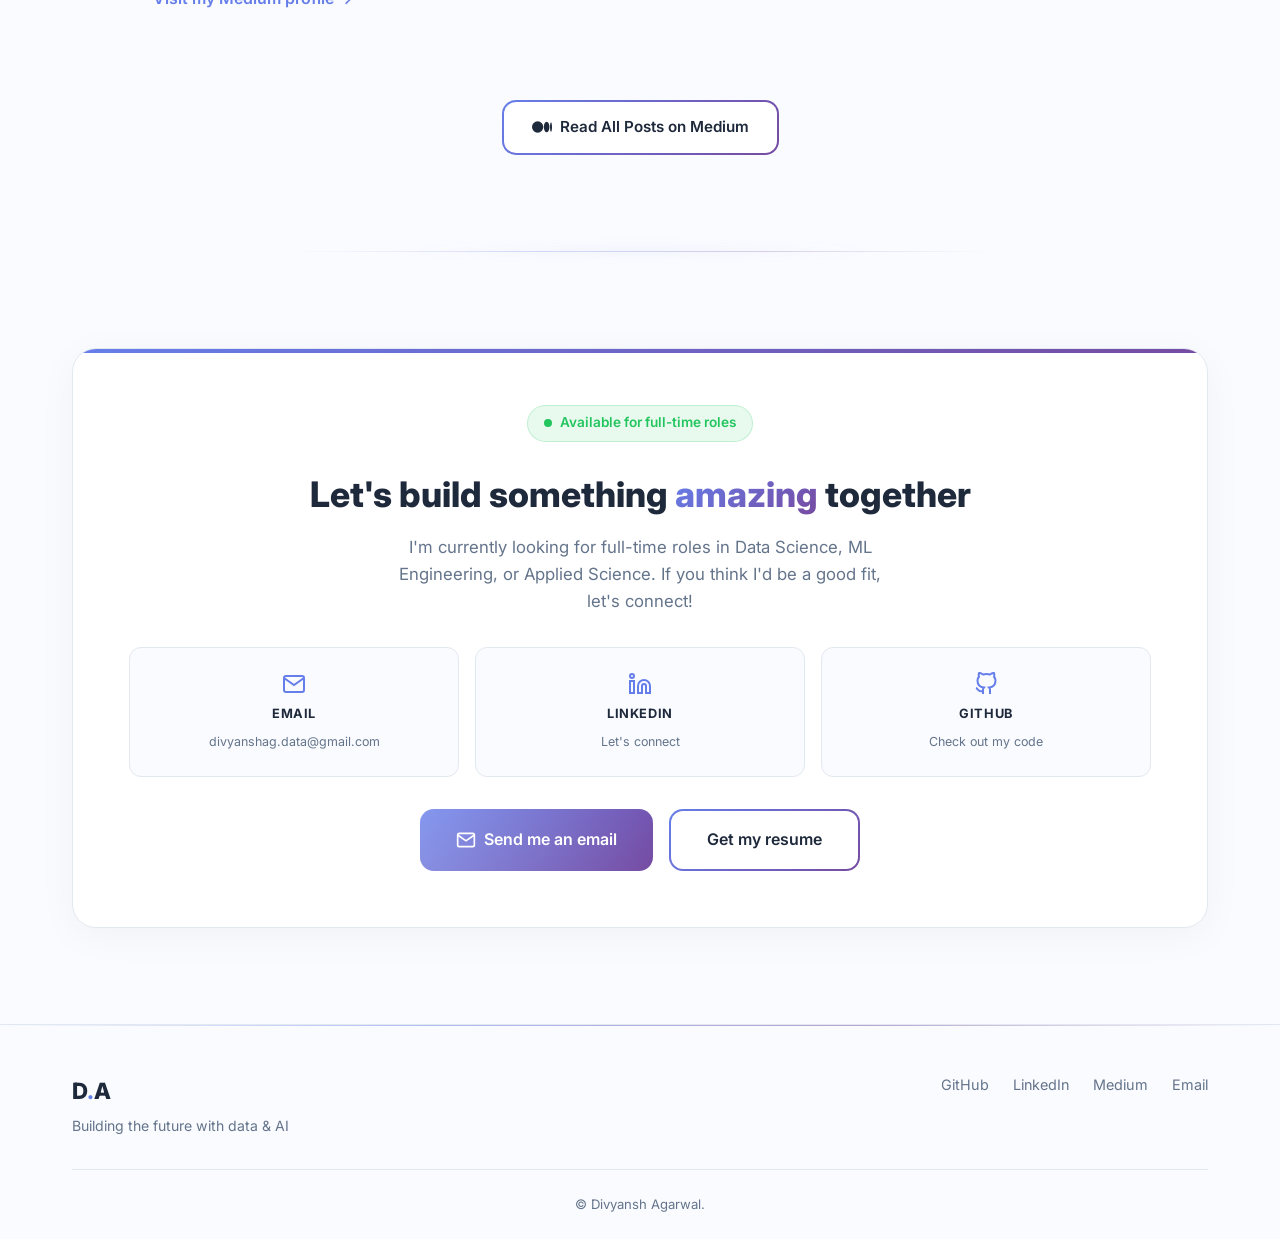
==== commit 4b0d484b: "update email href" ====
--- a/index.html
+++ b/index.html
@@ -563,7 +563,7 @@
                     <a href="mailto:divyanshag.data@gmail.com" class="contact-method-card">
                         <svg width="24" height="24" viewBox="0 0 24 24" fill="none" stroke="currentColor" stroke-width="2"><path d="M4 4h16c1.1 0 2 .9 2 2v12c0 1.1-.9 2-2 2H4c-1.1 0-2-.9-2-2V6c0-1.1.9-2 2-2z"/><polyline points="22,6 12,13 2,6"/></svg>
                         <span class="contact-method-label">Email</span>
-                        <span class="contact-method-value">divyanshag2000@gmail.com</span>
+                        <span class="contact-method-value">divyanshag.data@gmail.com</span>
                     </a>
                     <a href="https://www.linkedin.com/in/divyanshag14/" target="_blank" class="contact-method-card">
                         <svg width="24" height="24" viewBox="0 0 24 24" fill="none" stroke="currentColor" stroke-width="2"><path d="M16 8a6 6 0 0 1 6 6v7h-4v-7a2 2 0 0 0-2-2 2 2 0 0 0-2 2v7h-4v-7a6 6 0 0 1 6-6z"/><rect x="2" y="9" width="4" height="12"/><circle cx="4" cy="4" r="2"/></svg>
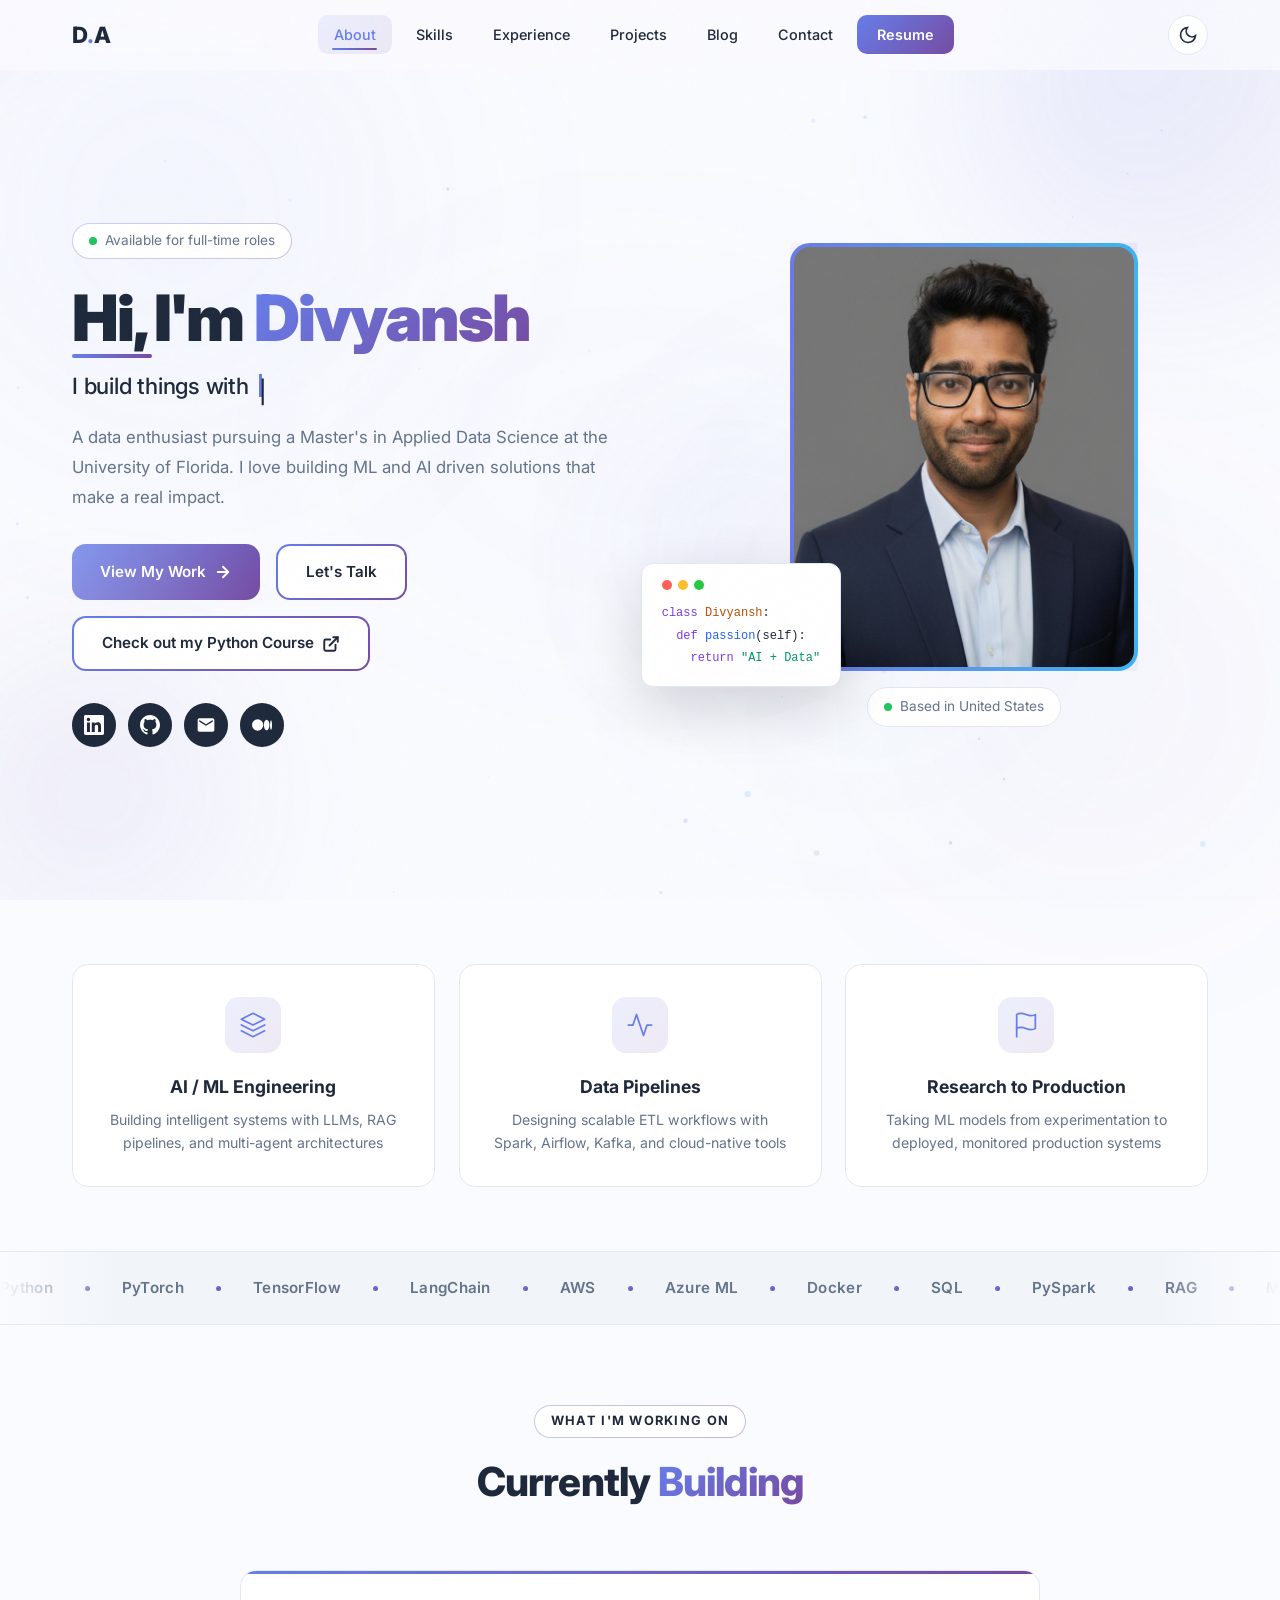
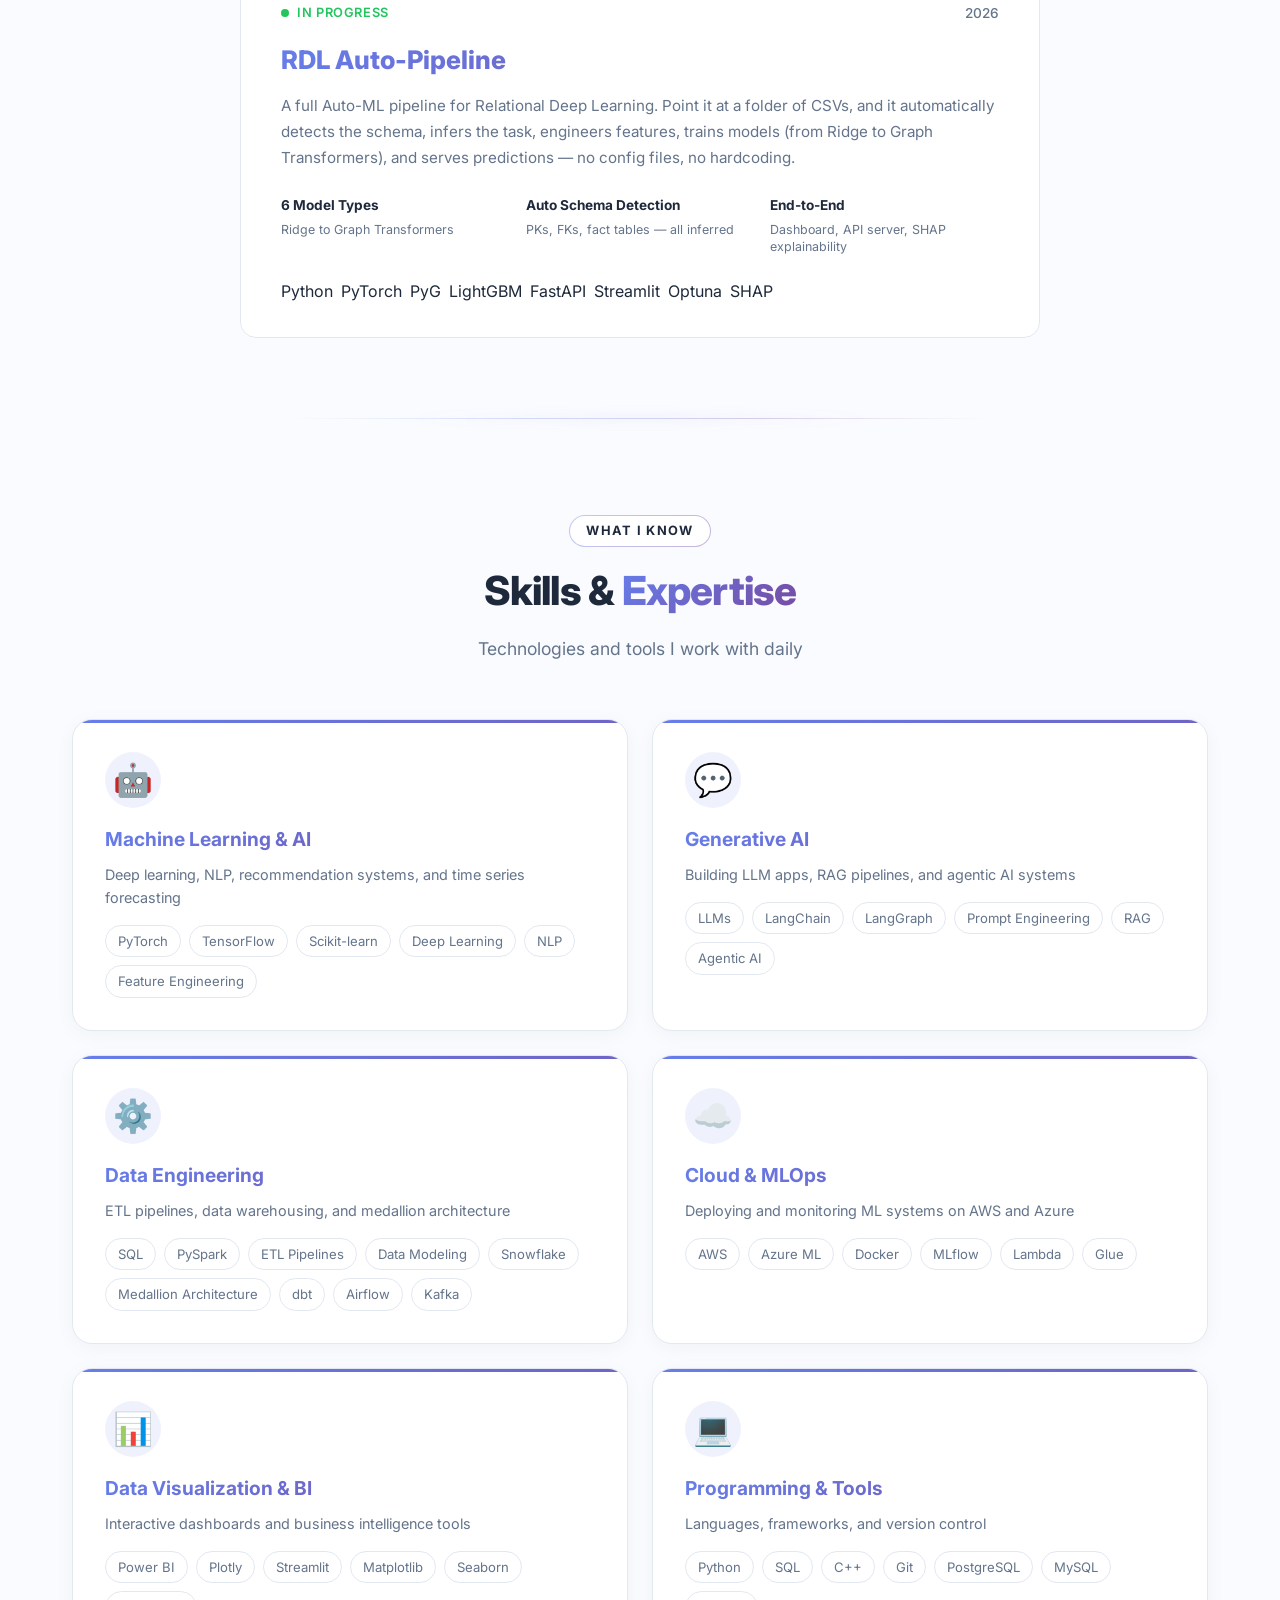
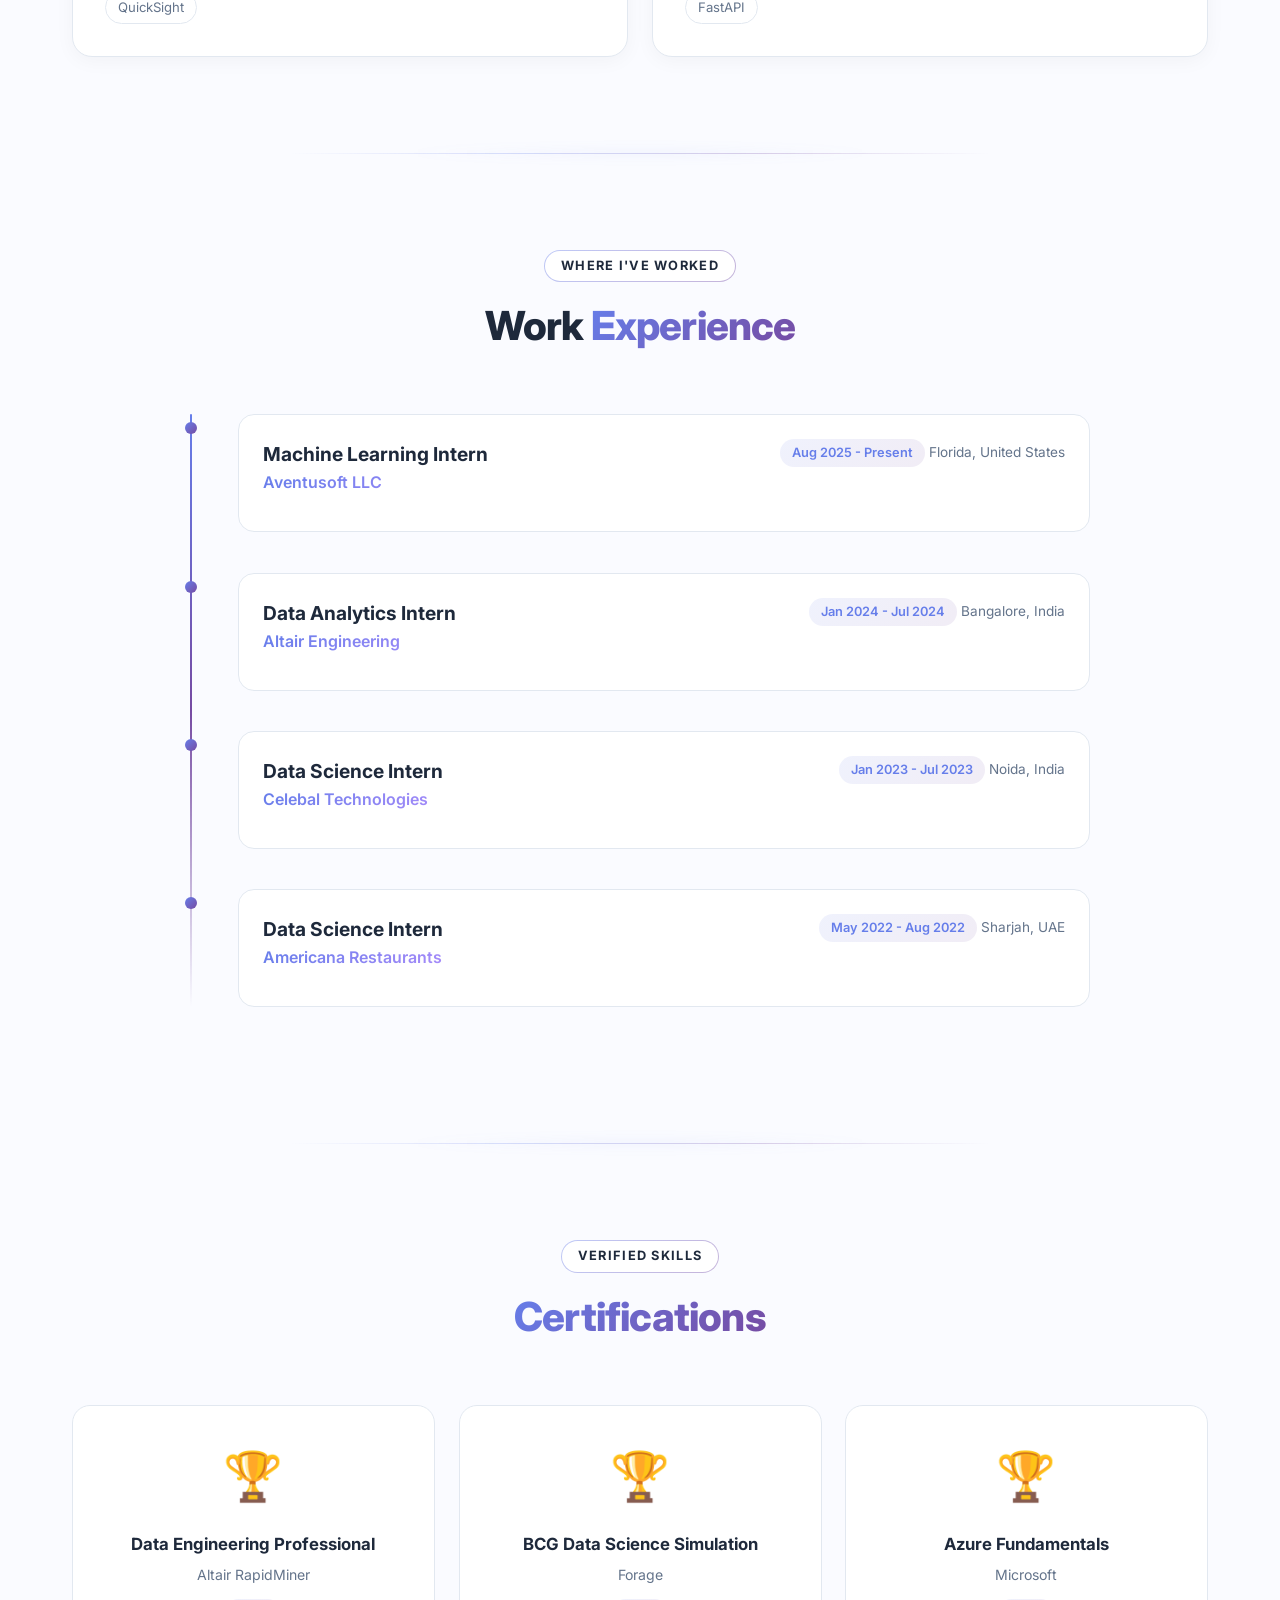
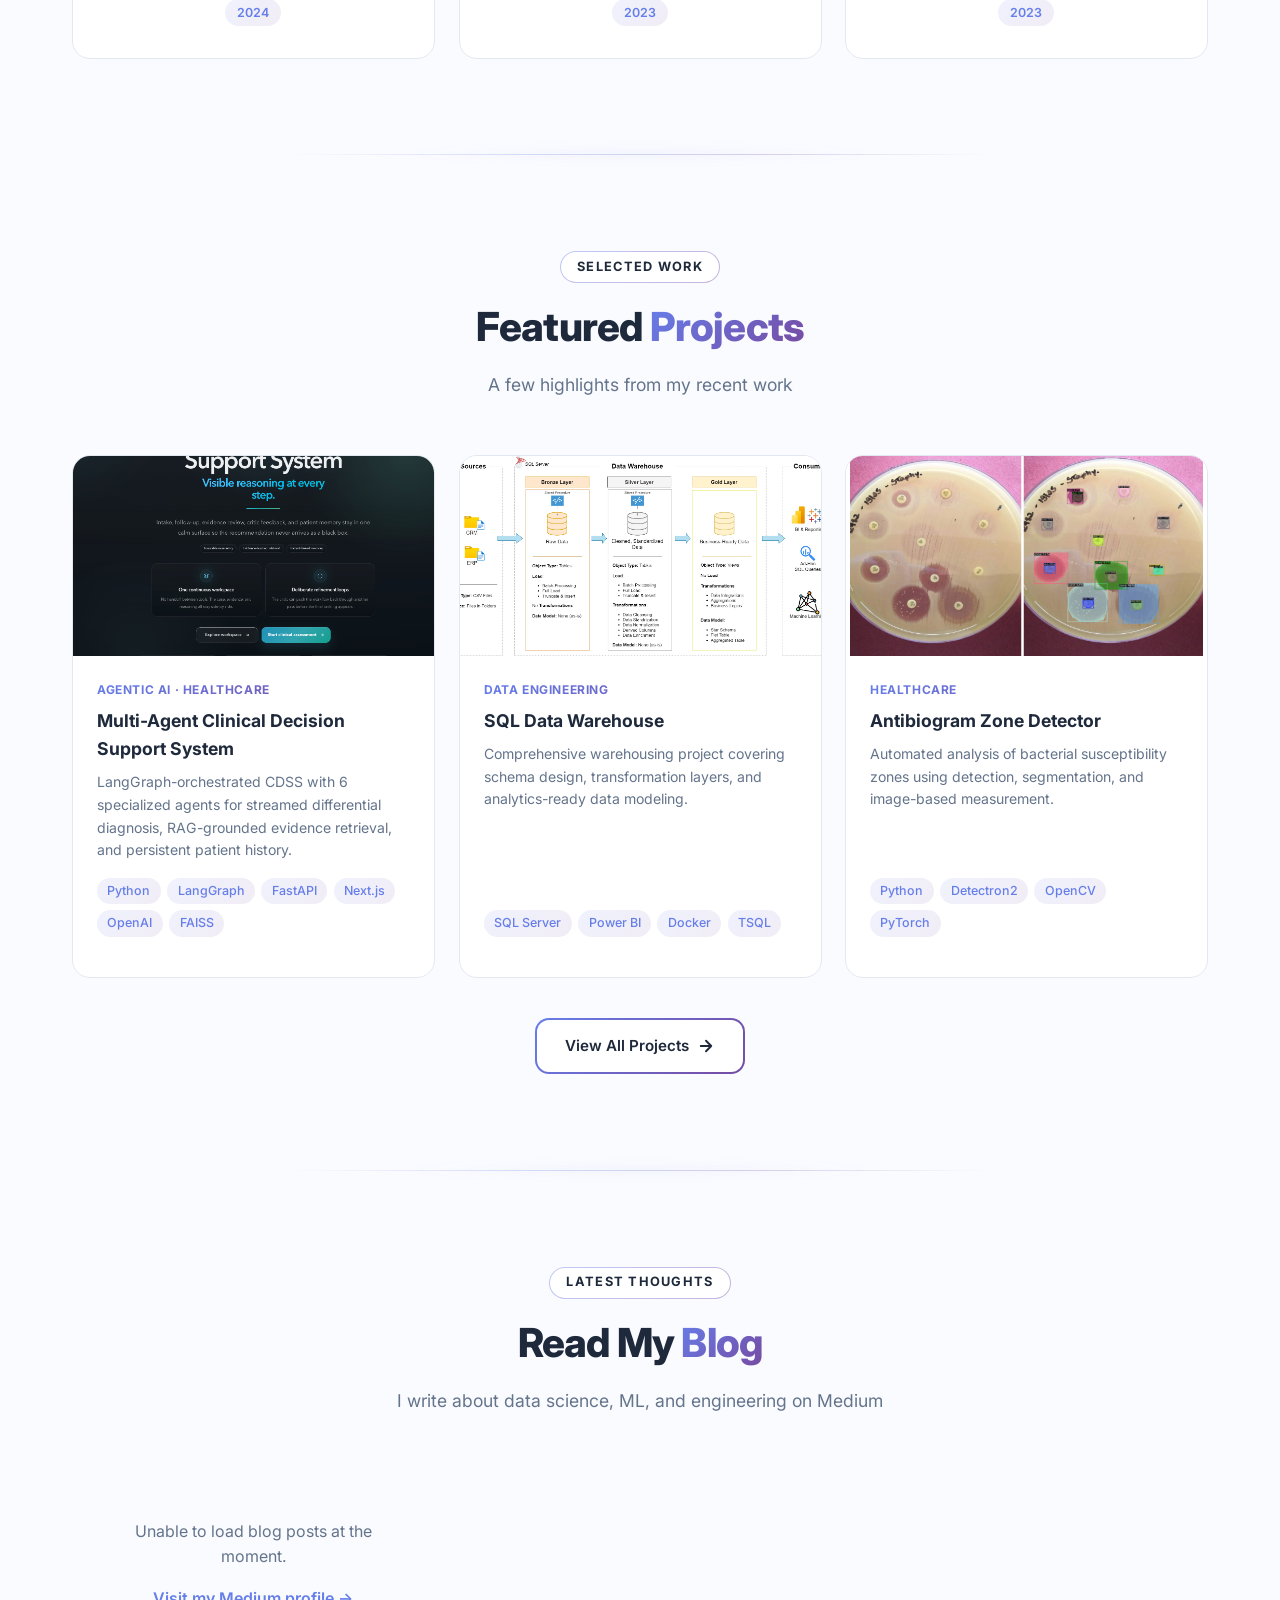
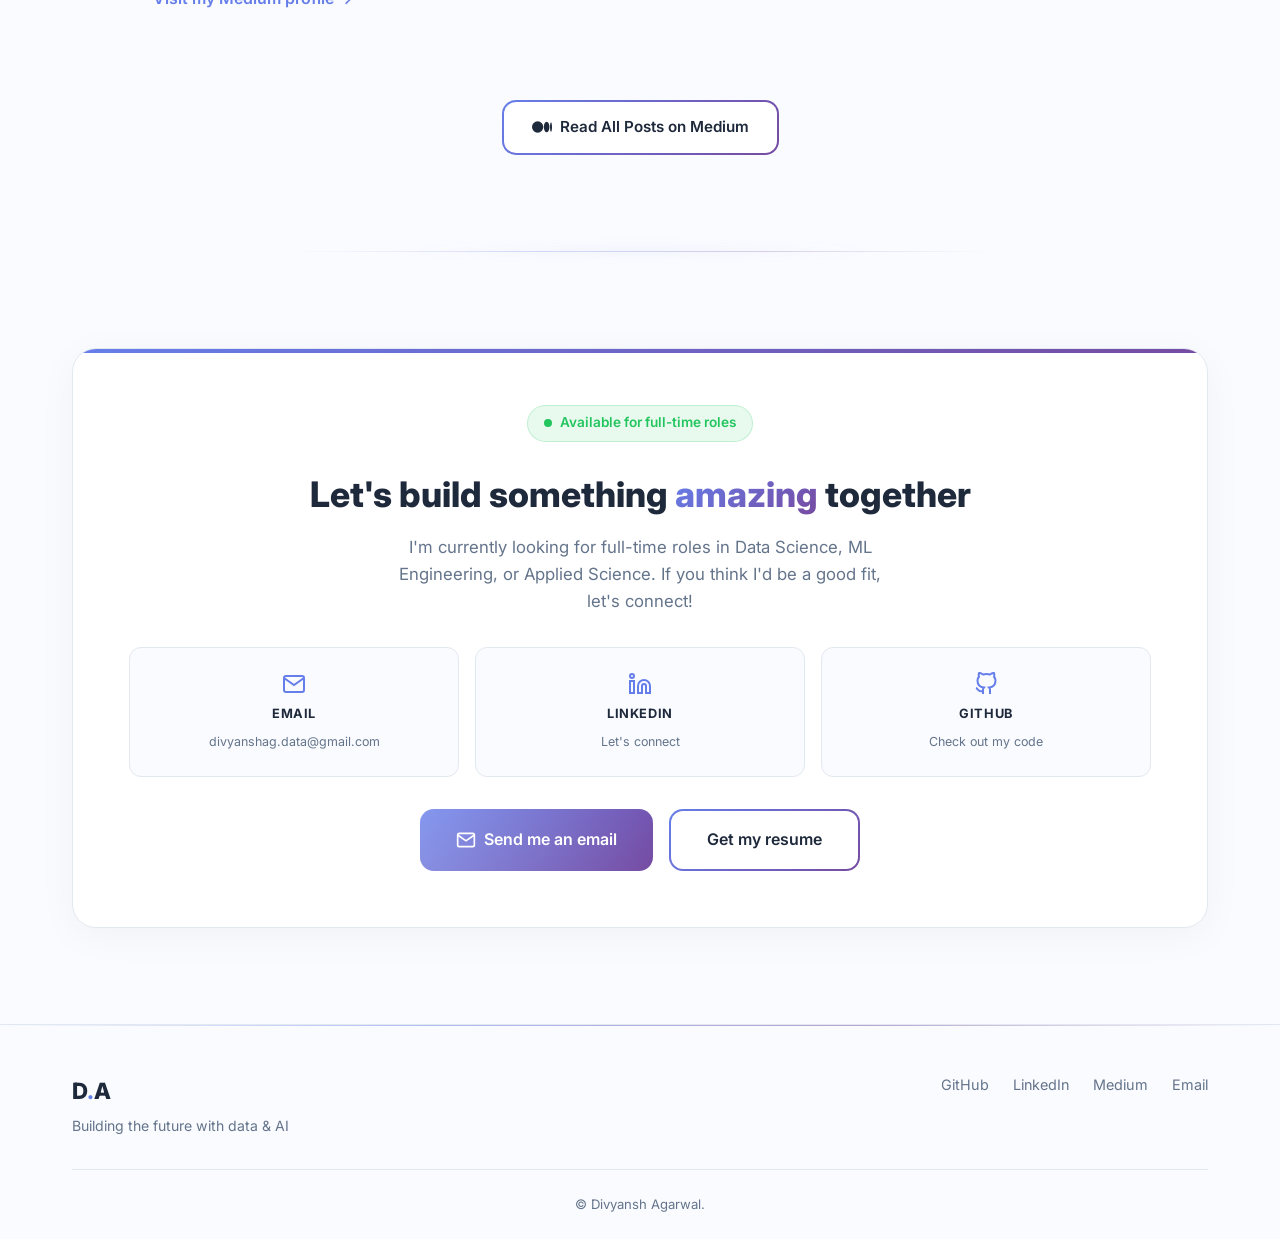
==== commit bf6265de: "update contacts" ====
--- a/index.html
+++ b/index.html
@@ -577,7 +577,7 @@
                     </a>
                 </div>
                 <div class="contact-actions">
-                    <a href="mailto:divyanshag2000@gmail.com" class="btn btn-primary btn-lg magnetic-btn">
+                    <a href="mailto:divyanshag.data@gmail.com" class="btn btn-primary btn-lg magnetic-btn">
                         <svg width="20" height="20" viewBox="0 0 24 24" fill="none" stroke="currentColor" stroke-width="2"><path d="M4 4h16c1.1 0 2 .9 2 2v12c0 1.1-.9 2-2 2H4c-1.1 0-2-.9-2-2V6c0-1.1.9-2 2-2z"/><polyline points="22,6 12,13 2,6"/></svg>
                         <span>Send me an email</span>
                     </a>
@@ -602,7 +602,7 @@
                 <a href="https://github.com/Divyansh-ag14" target="_blank">GitHub</a>
                 <a href="https://www.linkedin.com/in/divyanshag14/" target="_blank">LinkedIn</a>
                 <a href="https://medium.com/@divyanshagarwal188" target="_blank">Medium</a>
-                <a href="mailto:divyanshag2000@gmail.com">Email</a>
+                <a href="mailto:divyanshag.data@gmail.com">Email</a>
             </div>
         </div>
         <div class="footer-bottom">
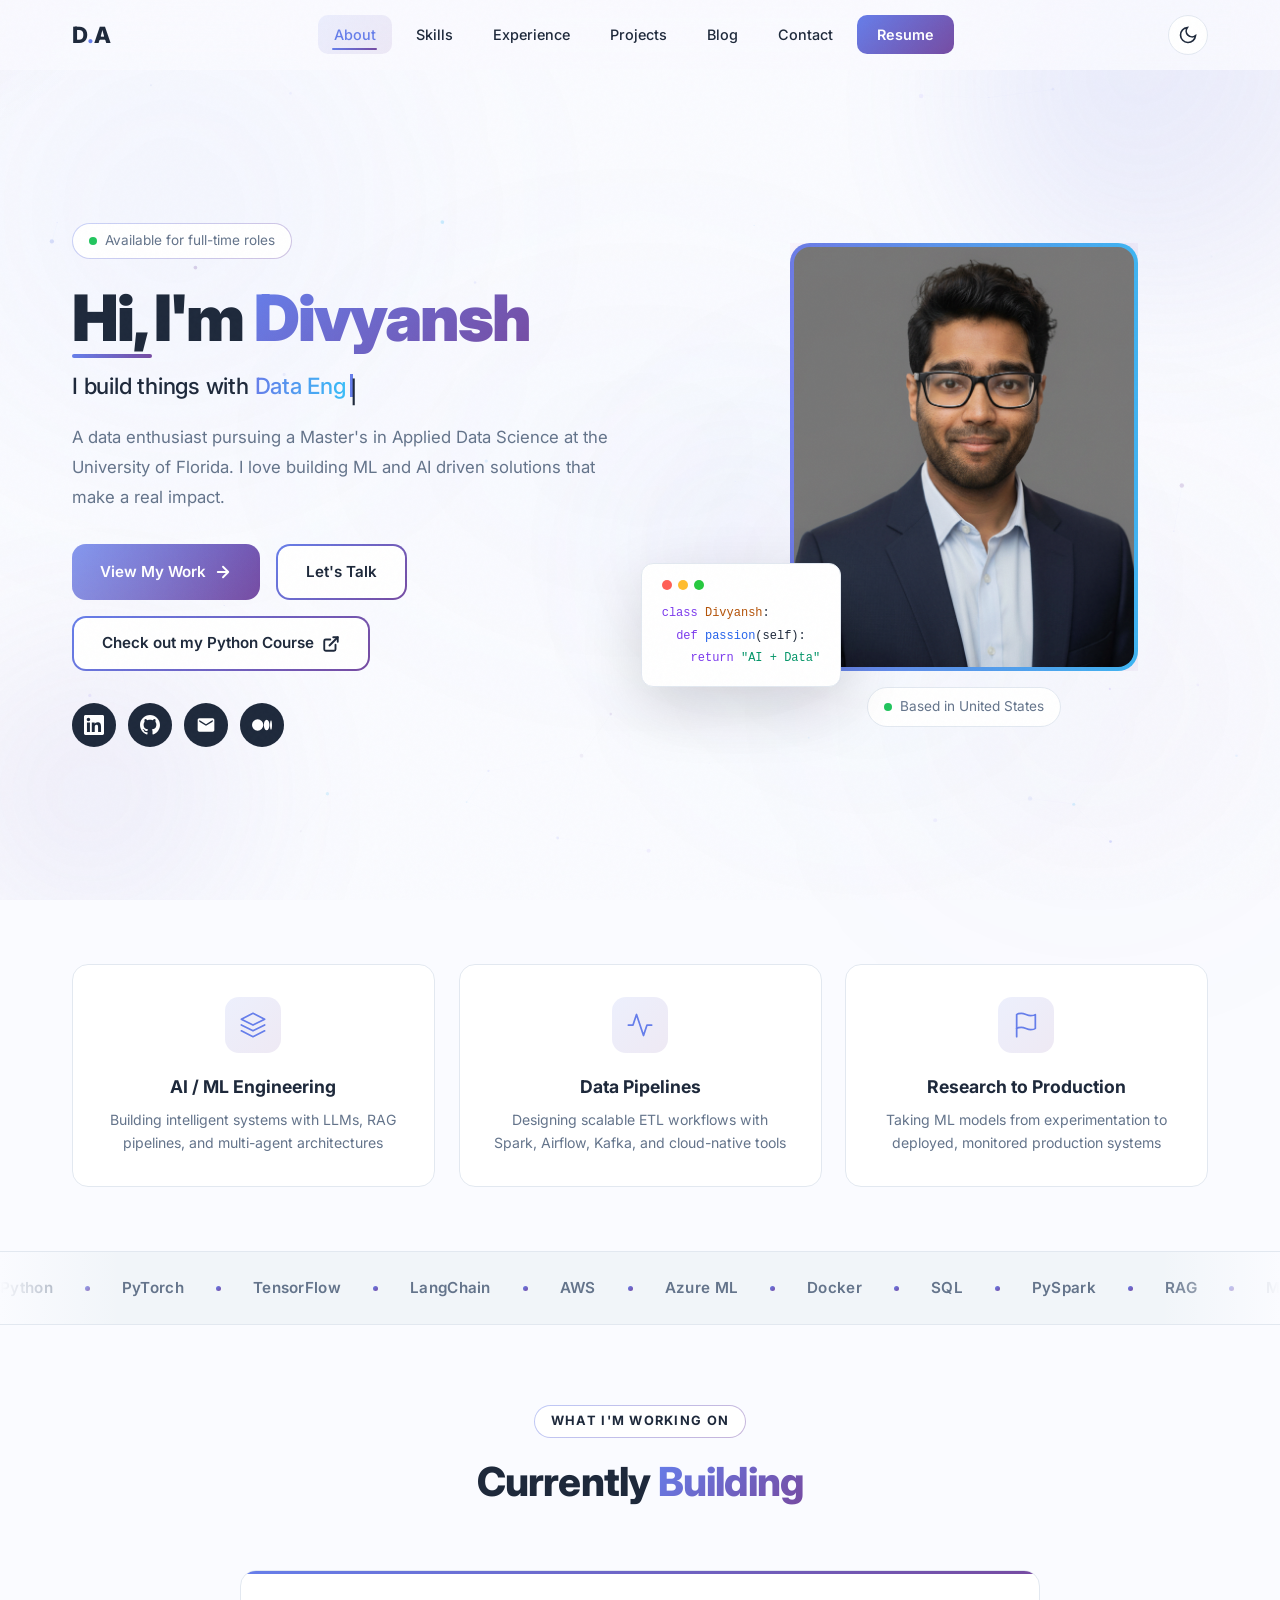
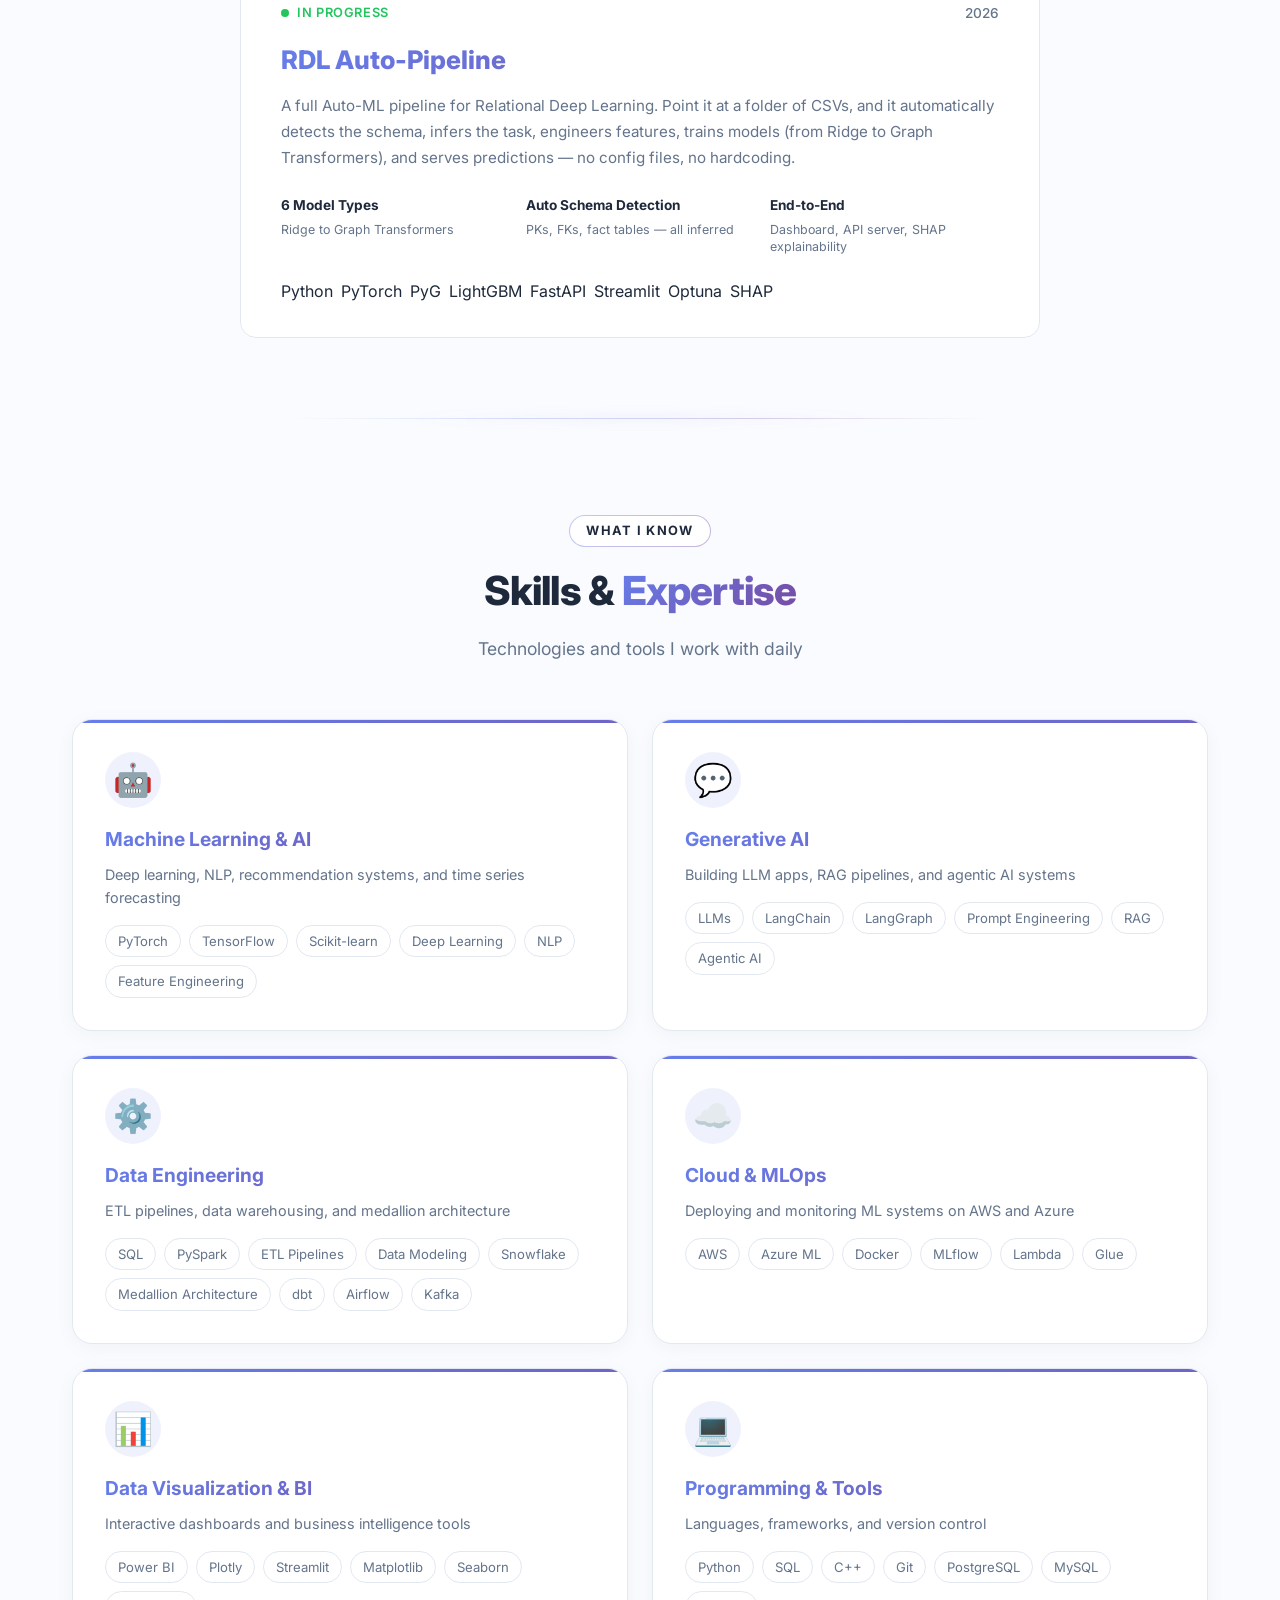
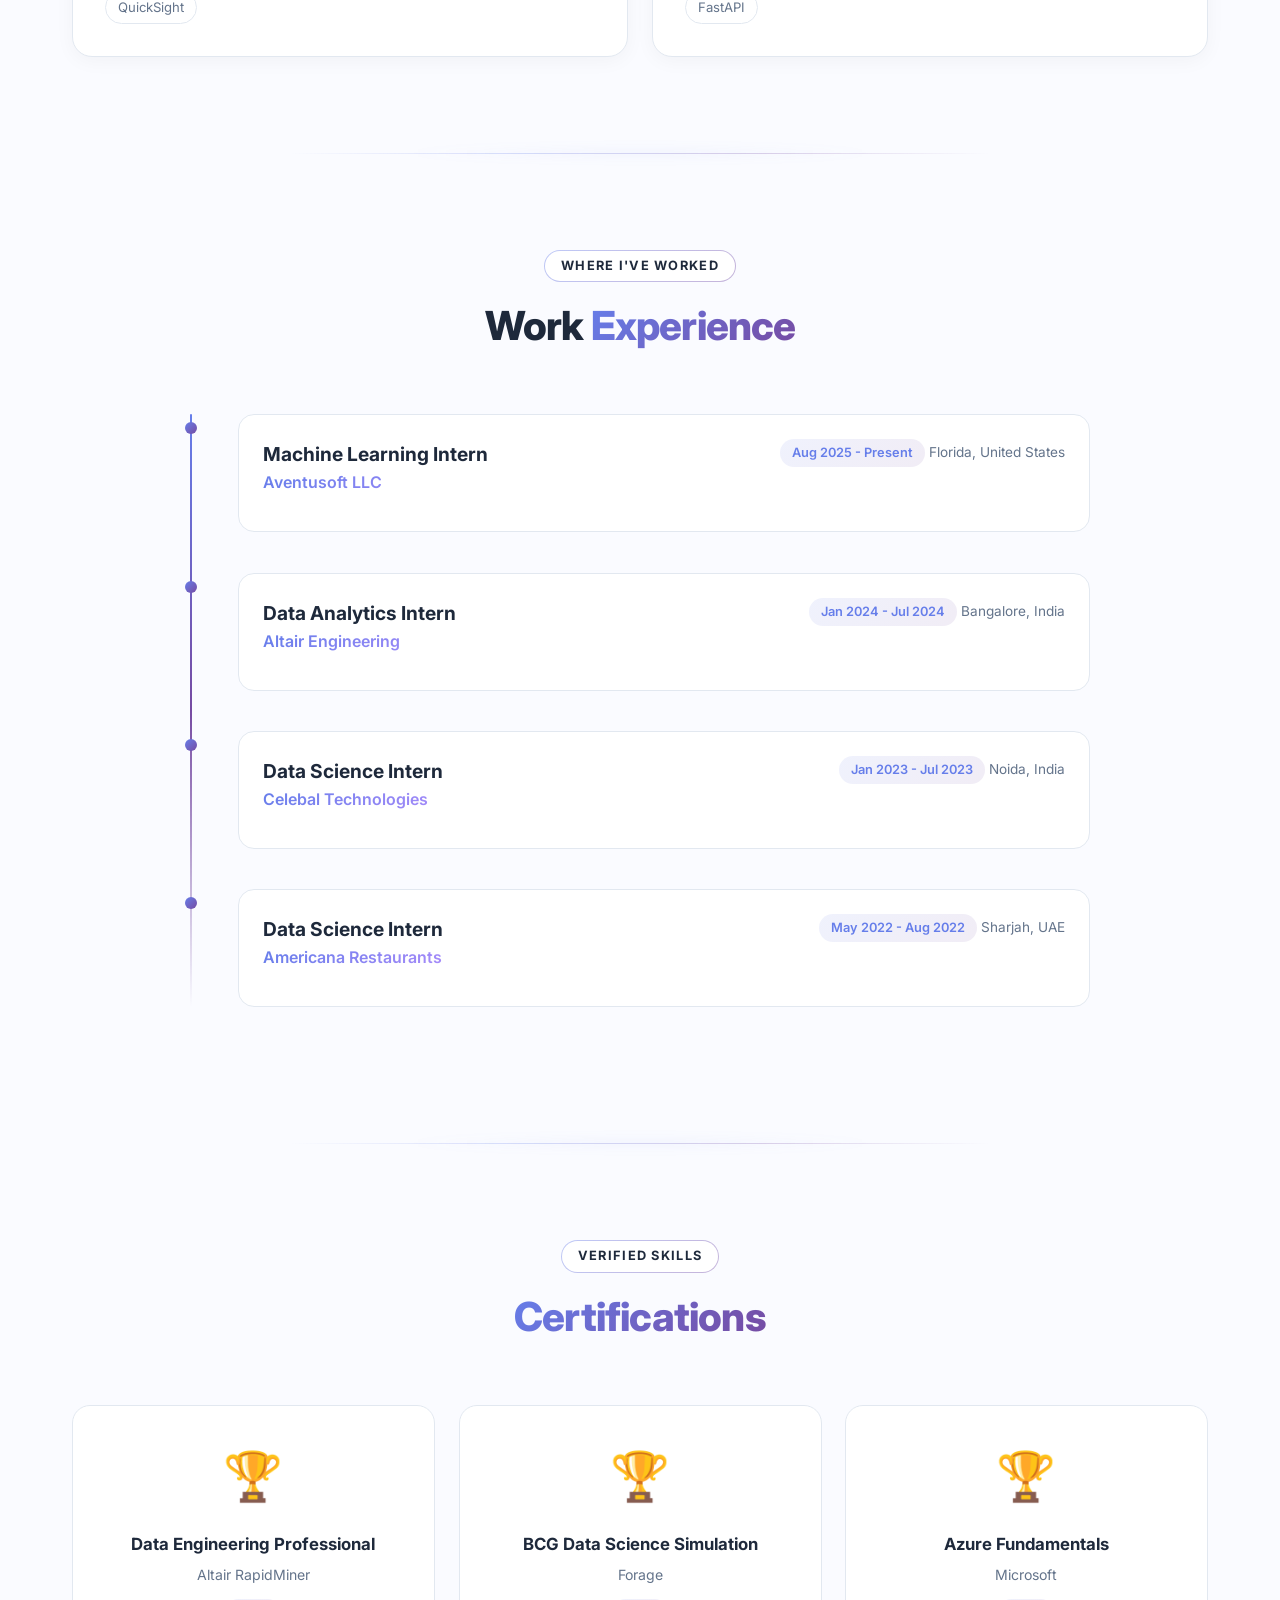
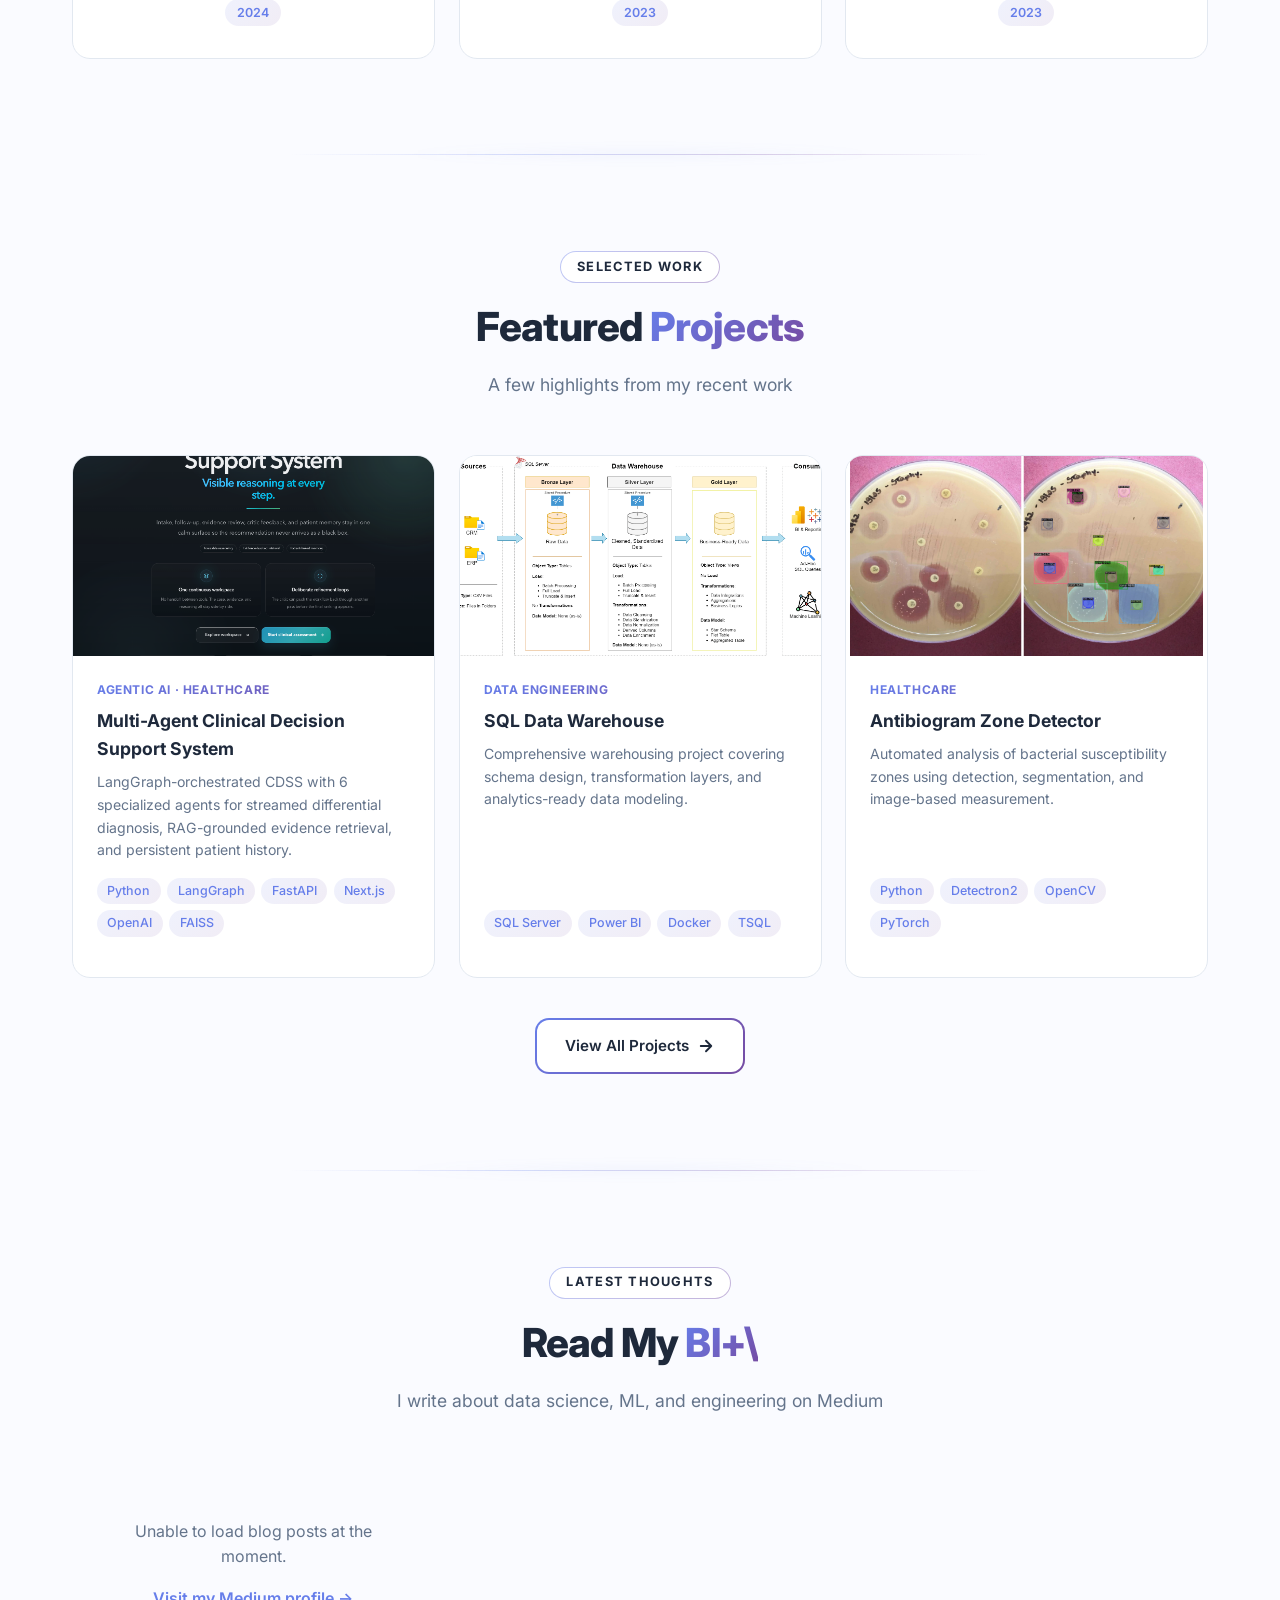
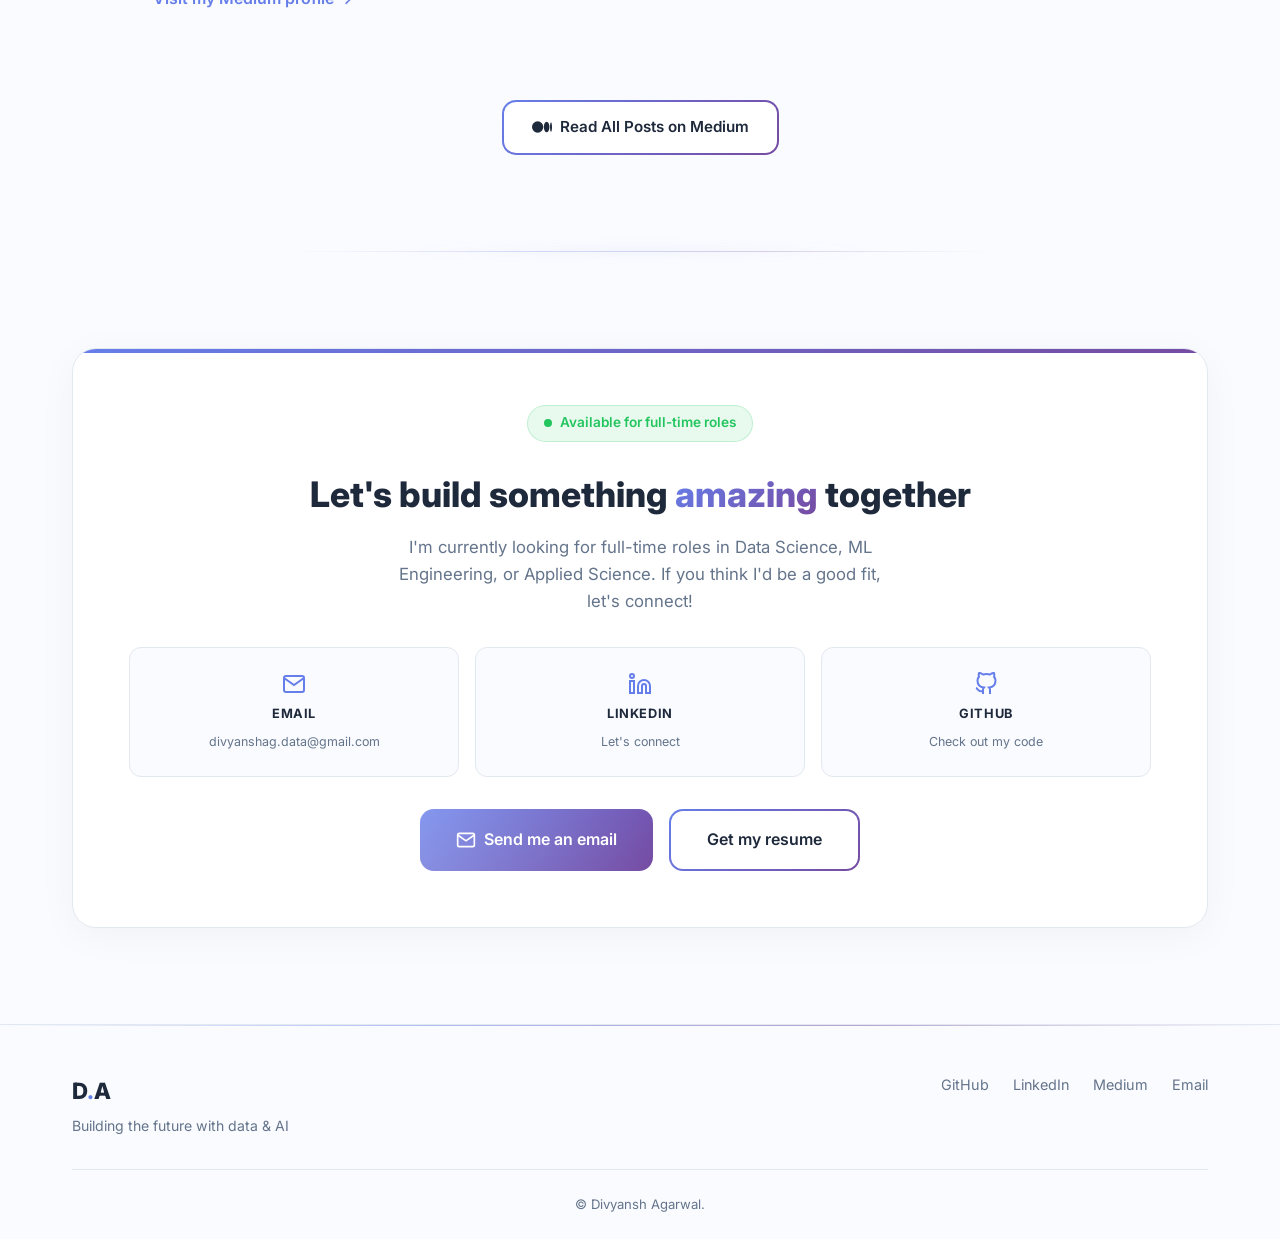
==== commit 57a75d03: "update medium contact" ====
--- a/index.html
+++ b/index.html
@@ -109,7 +109,7 @@
                 <a href="mailto:divyanshag.data@gmail.com" class="social-icon email" aria-label="Email">
                     <svg width="20" height="20" viewBox="0 0 24 24" fill="currentColor"><path d="M20 4H4c-1.1 0-1.99.9-1.99 2L2 18c0 1.1.9 2 2 2h16c1.1 0 2-.9 2-2V6c0-1.1-.9-2-2-2zm0 4l-8 5-8-5V6l8 5 8-5v2z"/></svg>
                 </a>
-                <a href="https://medium.com/@divyanshagarwal188" target="_blank" class="social-icon medium" aria-label="Medium">
+                <a href="https://medium.com/@div.data" target="_blank" class="social-icon medium" aria-label="Medium">
                     <svg width="20" height="20" viewBox="0 0 24 24" fill="currentColor"><path d="M13.54 12a6.8 6.8 0 01-6.77 6.82A6.8 6.8 0 010 12a6.8 6.8 0 016.77-6.82A6.8 6.8 0 0113.54 12zm7.42 0c0 3.54-1.51 6.42-3.38 6.42-1.87 0-3.39-2.88-3.39-6.42s1.52-6.42 3.39-6.42 3.38 2.88 3.38 6.42M24 12c0 3.17-.53 5.75-1.19 5.75-.66 0-1.19-2.58-1.19-5.75s.53-5.75 1.19-5.75C23.47 6.25 24 8.83 24 12z"/></svg>
                 </a>
             </div>
@@ -534,7 +534,7 @@
             </div>
         </div>
         <div class="blog-cta reveal">
-            <a href="https://medium.com/@divyanshagarwal188" target="_blank" class="btn btn-outline">
+            <a href="https://medium.com/@div.data" target="_blank" class="btn btn-outline">
                 <svg width="20" height="20" viewBox="0 0 24 24" fill="currentColor"><path d="M13.54 12a6.8 6.8 0 01-6.77 6.82A6.8 6.8 0 010 12a6.8 6.8 0 016.77-6.82A6.8 6.8 0 0113.54 12zm7.42 0c0 3.54-1.51 6.42-3.38 6.42-1.87 0-3.39-2.88-3.39-6.42s1.52-6.42 3.39-6.42 3.38 2.88 3.38 6.42M24 12c0 3.17-.53 5.75-1.19 5.75-.66 0-1.19-2.58-1.19-5.75s.53-5.75 1.19-5.75C23.47 6.25 24 8.83 24 12z"/></svg>
                 <span>Read All Posts on Medium</span>
             </a>
@@ -601,7 +601,7 @@
             <div class="footer-links">
                 <a href="https://github.com/Divyansh-ag14" target="_blank">GitHub</a>
                 <a href="https://www.linkedin.com/in/divyanshag14/" target="_blank">LinkedIn</a>
-                <a href="https://medium.com/@divyanshagarwal188" target="_blank">Medium</a>
+                <a href="https://medium.com/@div.data" target="_blank">Medium</a>
                 <a href="mailto:divyanshag.data@gmail.com">Email</a>
             </div>
         </div>
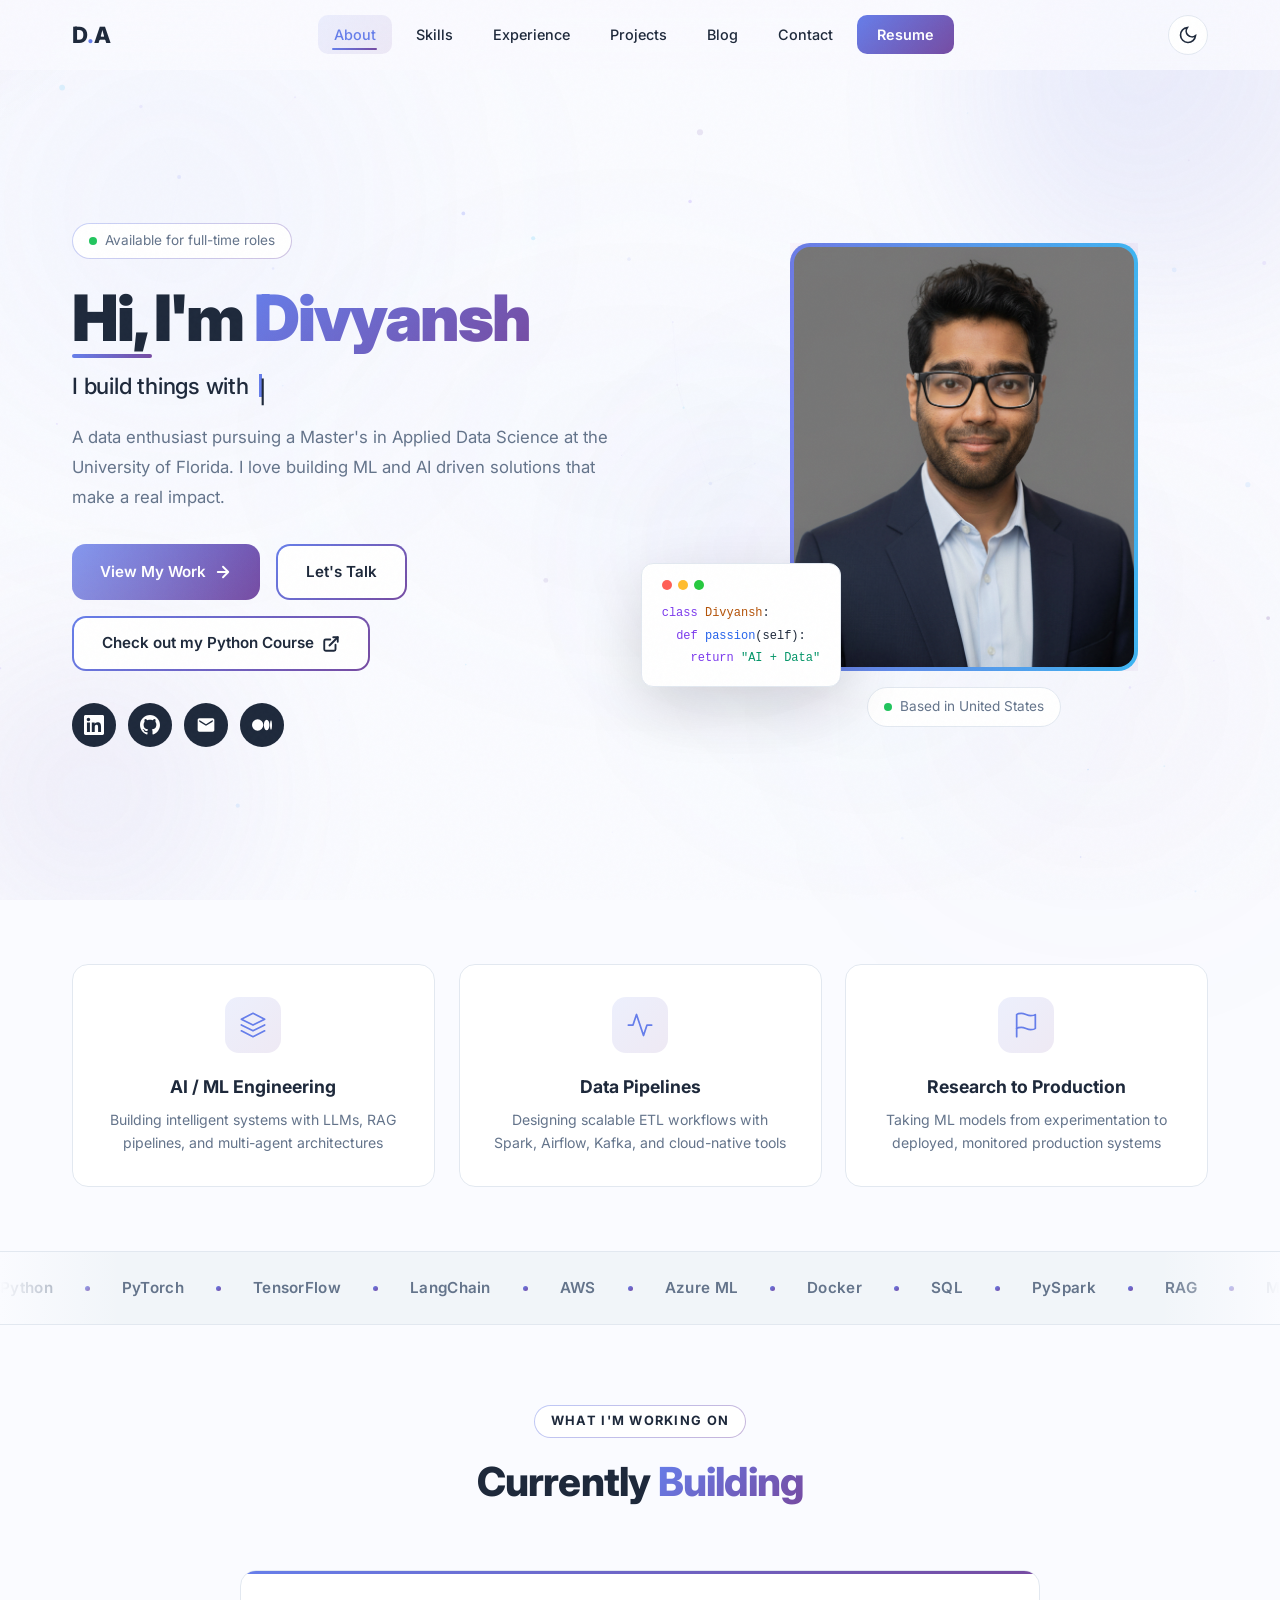
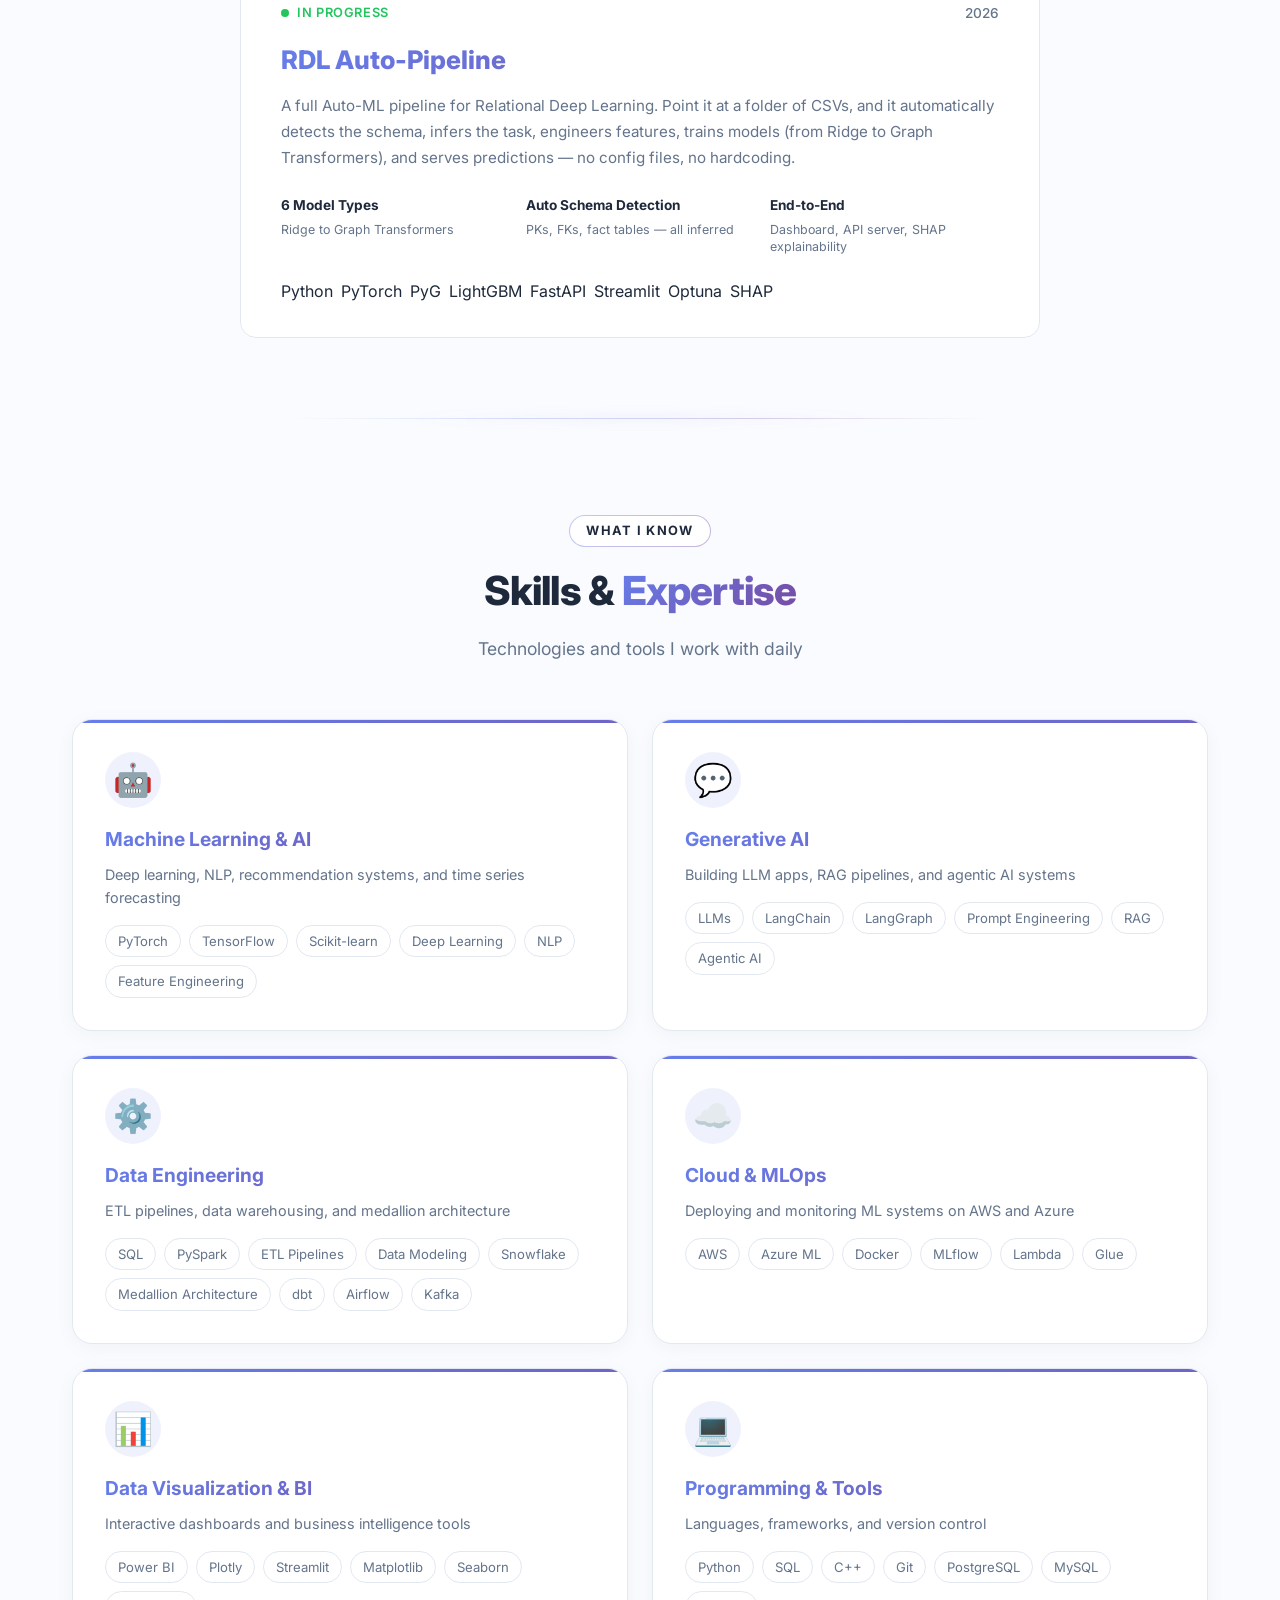
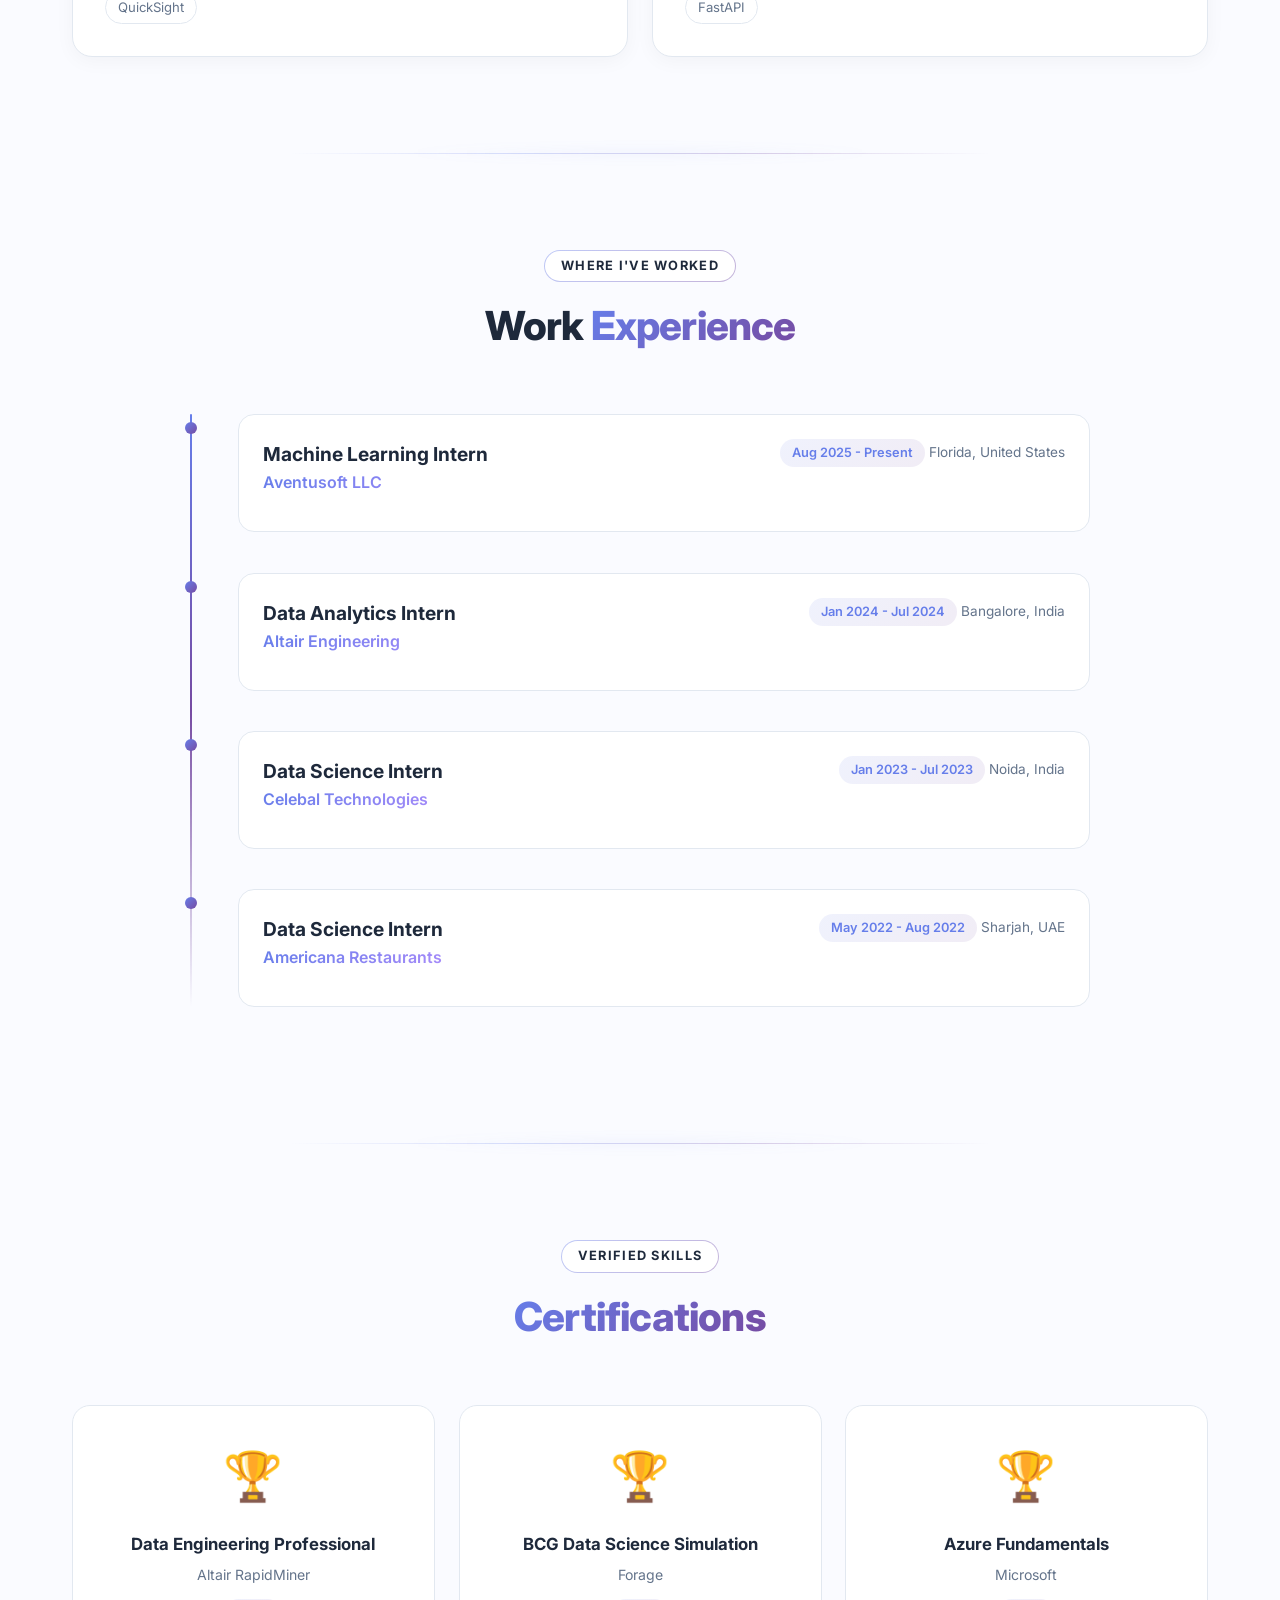
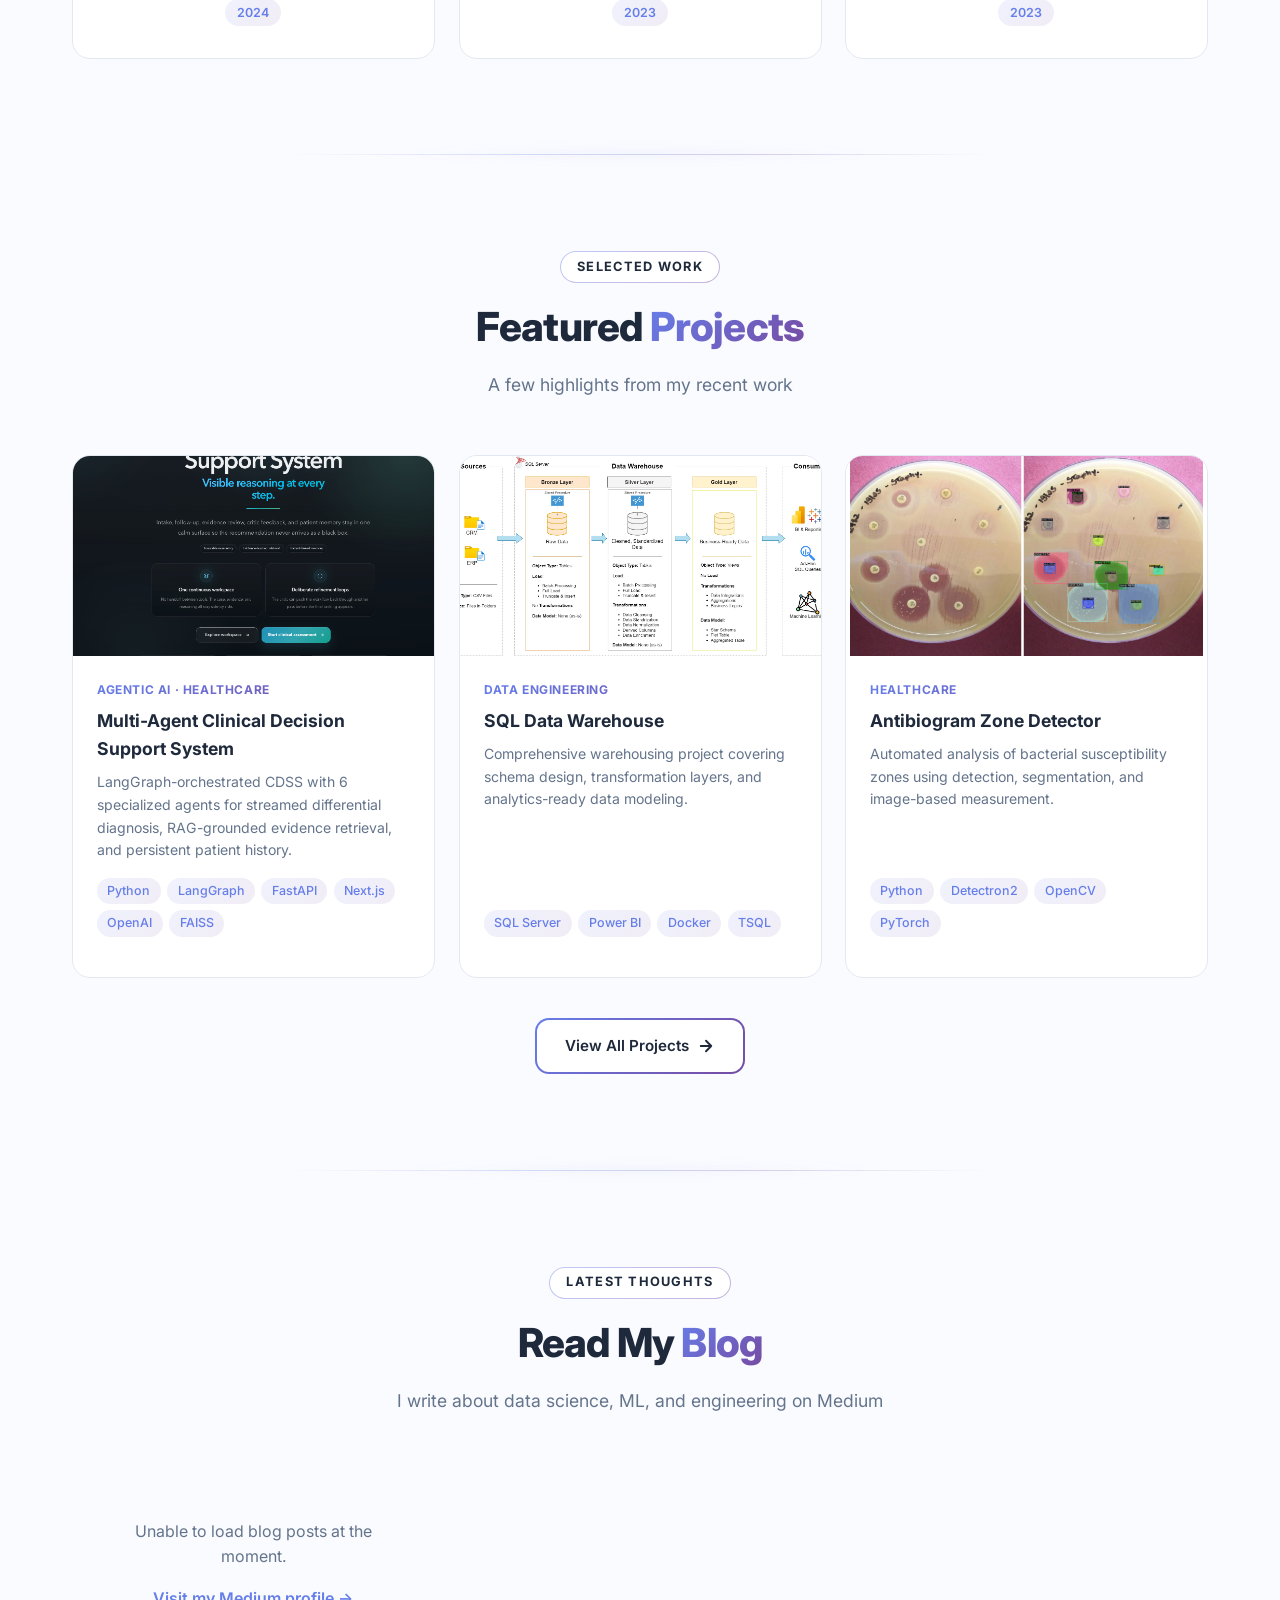
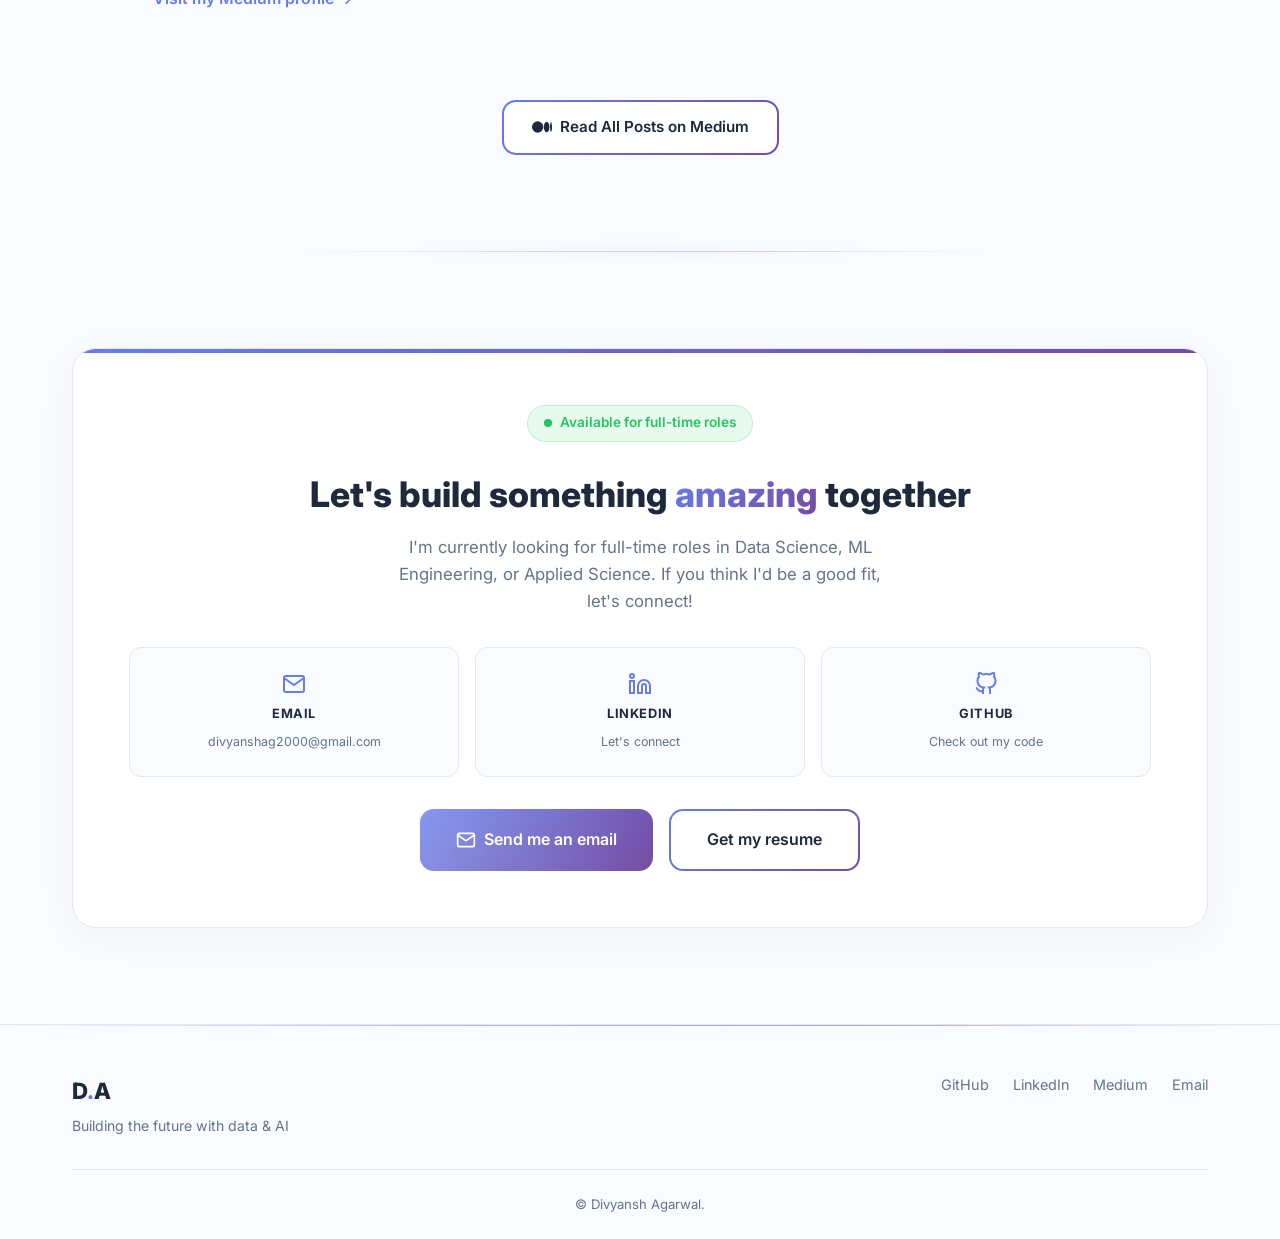
==== commit 417ee659: "update contact" ====
--- a/index.html
+++ b/index.html
@@ -106,7 +106,7 @@
                 <a href="https://github.com/Divyansh-ag14" target="_blank" class="social-icon github" aria-label="GitHub">
                     <svg width="20" height="20" viewBox="0 0 24 24" fill="currentColor"><path d="M12 0c-6.626 0-12 5.373-12 12 0 5.302 3.438 9.8 8.207 11.387.599.111.793-.261.793-.577v-2.234c-3.338.726-4.033-1.416-4.033-1.416-.546-1.387-1.333-1.756-1.333-1.756-1.089-.745.083-.729.083-.729 1.205.084 1.839 1.237 1.839 1.237 1.07 1.834 2.807 1.304 3.492.997.107-.775.418-1.305.762-1.604-2.665-.305-5.467-1.334-5.467-5.931 0-1.311.469-2.381 1.236-3.221-.124-.303-.535-1.524.117-3.176 0 0 1.008-.322 3.301 1.23.957-.266 1.983-.399 3.003-.404 1.02.005 2.047.138 3.006.404 2.291-1.552 3.297-1.23 3.297-1.23.653 1.653.242 2.874.118 3.176.77.84 1.235 1.911 1.235 3.221 0 4.609-2.807 5.624-5.479 5.921.43.372.823 1.102.823 2.222v3.293c0 .319.192.694.801.576 4.765-1.589 8.199-6.086 8.199-11.386 0-6.627-5.373-12-12-12z"/></svg>
                 </a>
-                <a href="mailto:divyanshag.data@gmail.com" class="social-icon email" aria-label="Email">
+                <a href="mailto:divyanshag2000@gmail.com" class="social-icon email" aria-label="Email">
                     <svg width="20" height="20" viewBox="0 0 24 24" fill="currentColor"><path d="M20 4H4c-1.1 0-1.99.9-1.99 2L2 18c0 1.1.9 2 2 2h16c1.1 0 2-.9 2-2V6c0-1.1-.9-2-2-2zm0 4l-8 5-8-5V6l8 5 8-5v2z"/></svg>
                 </a>
                 <a href="https://medium.com/@div.data" target="_blank" class="social-icon medium" aria-label="Medium">
@@ -560,10 +560,10 @@
                 <h2 class="contact-title">Let's build something <span class="gradient-text">amazing</span> together</h2>
                 <p class="contact-desc">I'm currently looking for full-time roles in Data Science, ML Engineering, or Applied Science. If you think I'd be a good fit, let's connect!</p>
                 <div class="contact-methods">
-                    <a href="mailto:divyanshag.data@gmail.com" class="contact-method-card">
+                    <a href="mailto:divyanshag2000@gmail.com" class="contact-method-card">
                         <svg width="24" height="24" viewBox="0 0 24 24" fill="none" stroke="currentColor" stroke-width="2"><path d="M4 4h16c1.1 0 2 .9 2 2v12c0 1.1-.9 2-2 2H4c-1.1 0-2-.9-2-2V6c0-1.1.9-2 2-2z"/><polyline points="22,6 12,13 2,6"/></svg>
                         <span class="contact-method-label">Email</span>
-                        <span class="contact-method-value">divyanshag.data@gmail.com</span>
+                        <span class="contact-method-value">divyanshag2000@gmail.com</span>
                     </a>
                     <a href="https://www.linkedin.com/in/divyanshag14/" target="_blank" class="contact-method-card">
                         <svg width="24" height="24" viewBox="0 0 24 24" fill="none" stroke="currentColor" stroke-width="2"><path d="M16 8a6 6 0 0 1 6 6v7h-4v-7a2 2 0 0 0-2-2 2 2 0 0 0-2 2v7h-4v-7a6 6 0 0 1 6-6z"/><rect x="2" y="9" width="4" height="12"/><circle cx="4" cy="4" r="2"/></svg>
@@ -577,7 +577,7 @@
                     </a>
                 </div>
                 <div class="contact-actions">
-                    <a href="mailto:divyanshag.data@gmail.com" class="btn btn-primary btn-lg magnetic-btn">
+                    <a href="mailto:divyanshag2000@gmail.com" class="btn btn-primary btn-lg magnetic-btn">
                         <svg width="20" height="20" viewBox="0 0 24 24" fill="none" stroke="currentColor" stroke-width="2"><path d="M4 4h16c1.1 0 2 .9 2 2v12c0 1.1-.9 2-2 2H4c-1.1 0-2-.9-2-2V6c0-1.1.9-2 2-2z"/><polyline points="22,6 12,13 2,6"/></svg>
                         <span>Send me an email</span>
                     </a>
@@ -602,7 +602,7 @@
                 <a href="https://github.com/Divyansh-ag14" target="_blank">GitHub</a>
                 <a href="https://www.linkedin.com/in/divyanshag14/" target="_blank">LinkedIn</a>
                 <a href="https://medium.com/@div.data" target="_blank">Medium</a>
-                <a href="mailto:divyanshag.data@gmail.com">Email</a>
+                <a href="mailto:divyanshag2000@gmail.com">Email</a>
             </div>
         </div>
         <div class="footer-bottom">
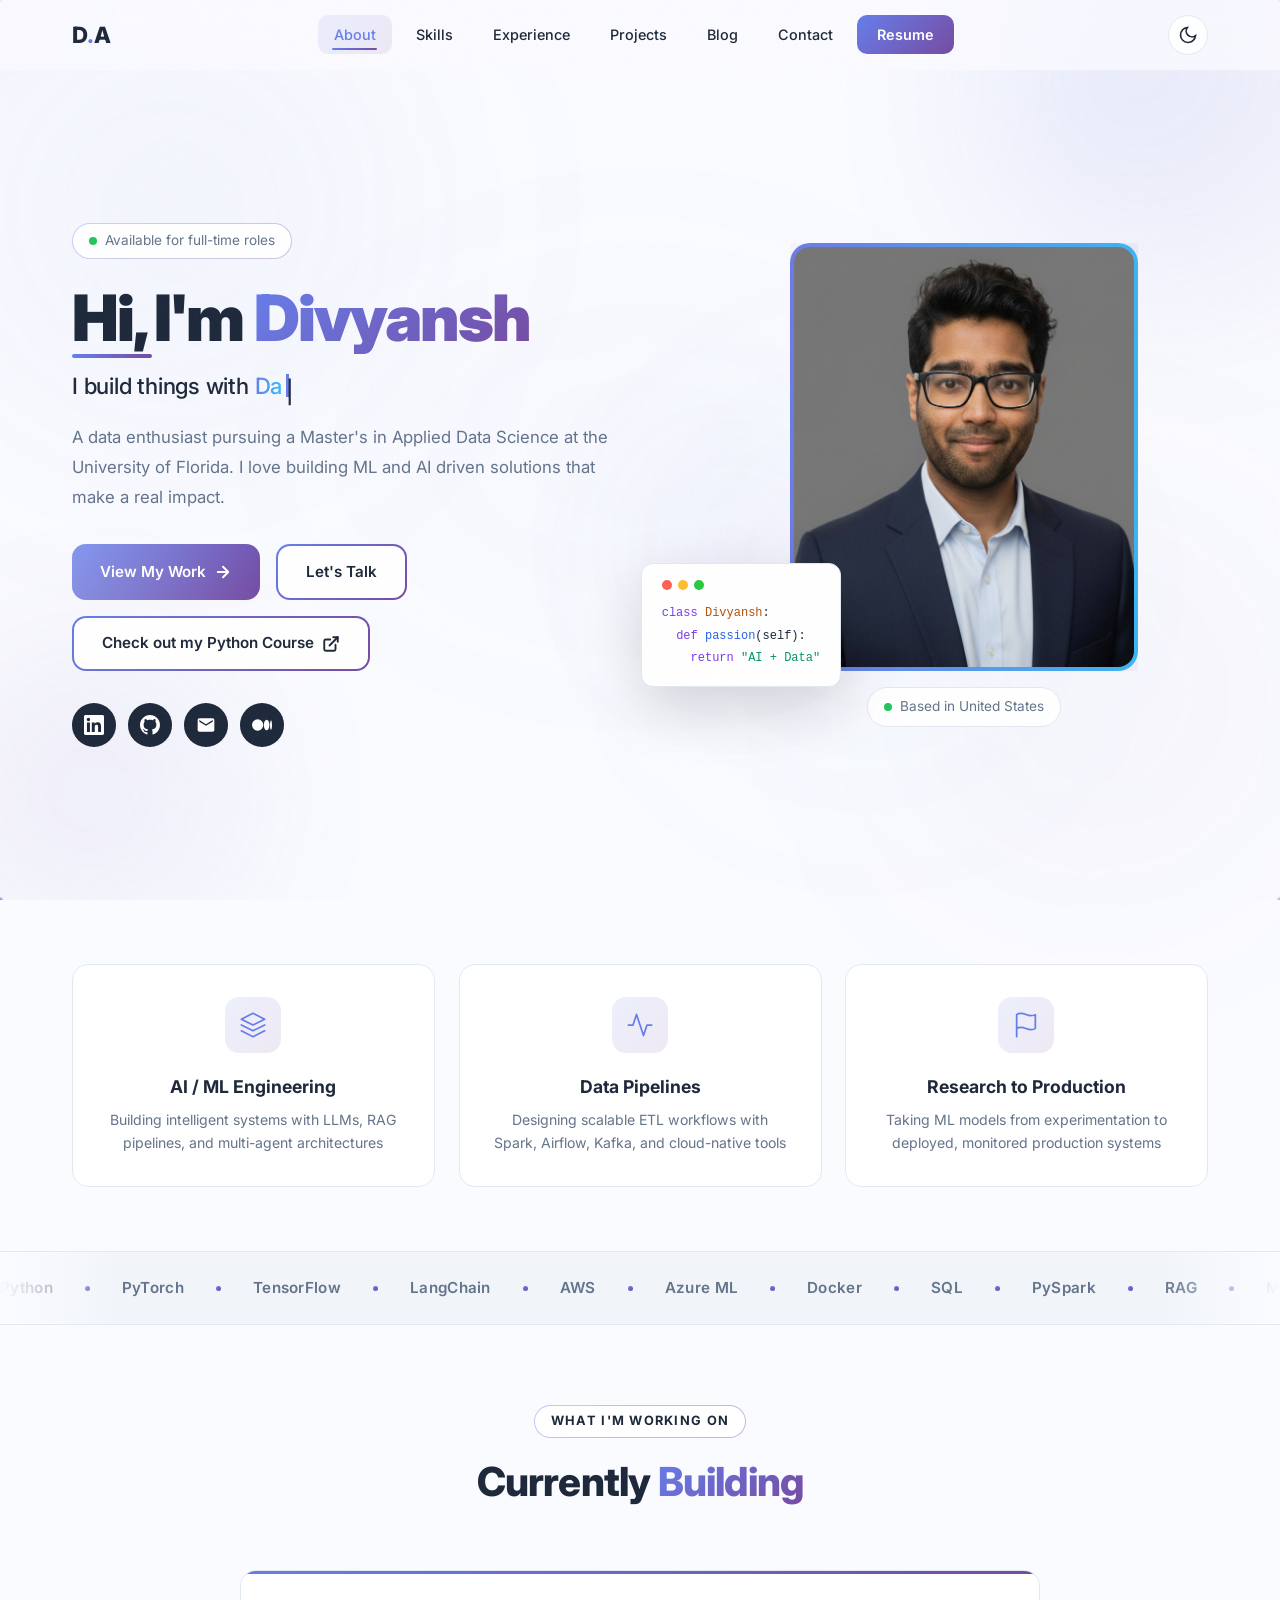
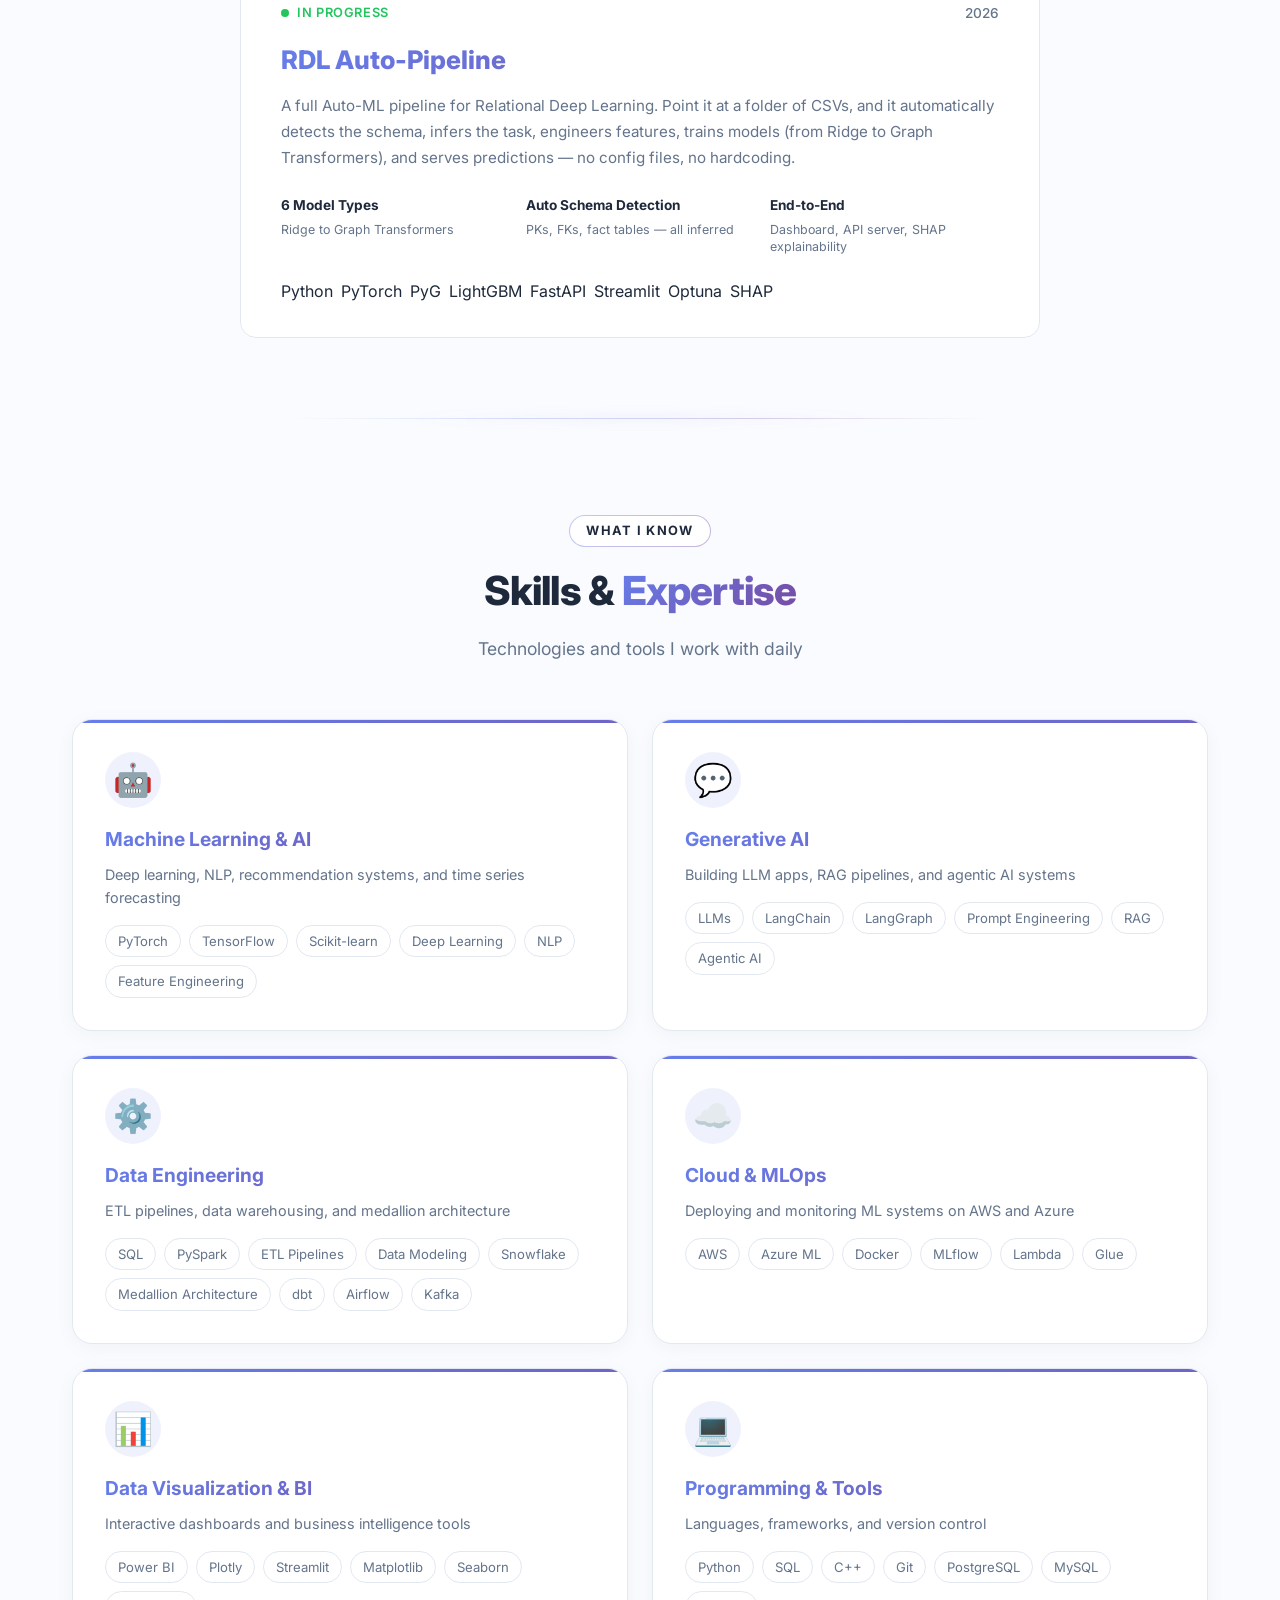
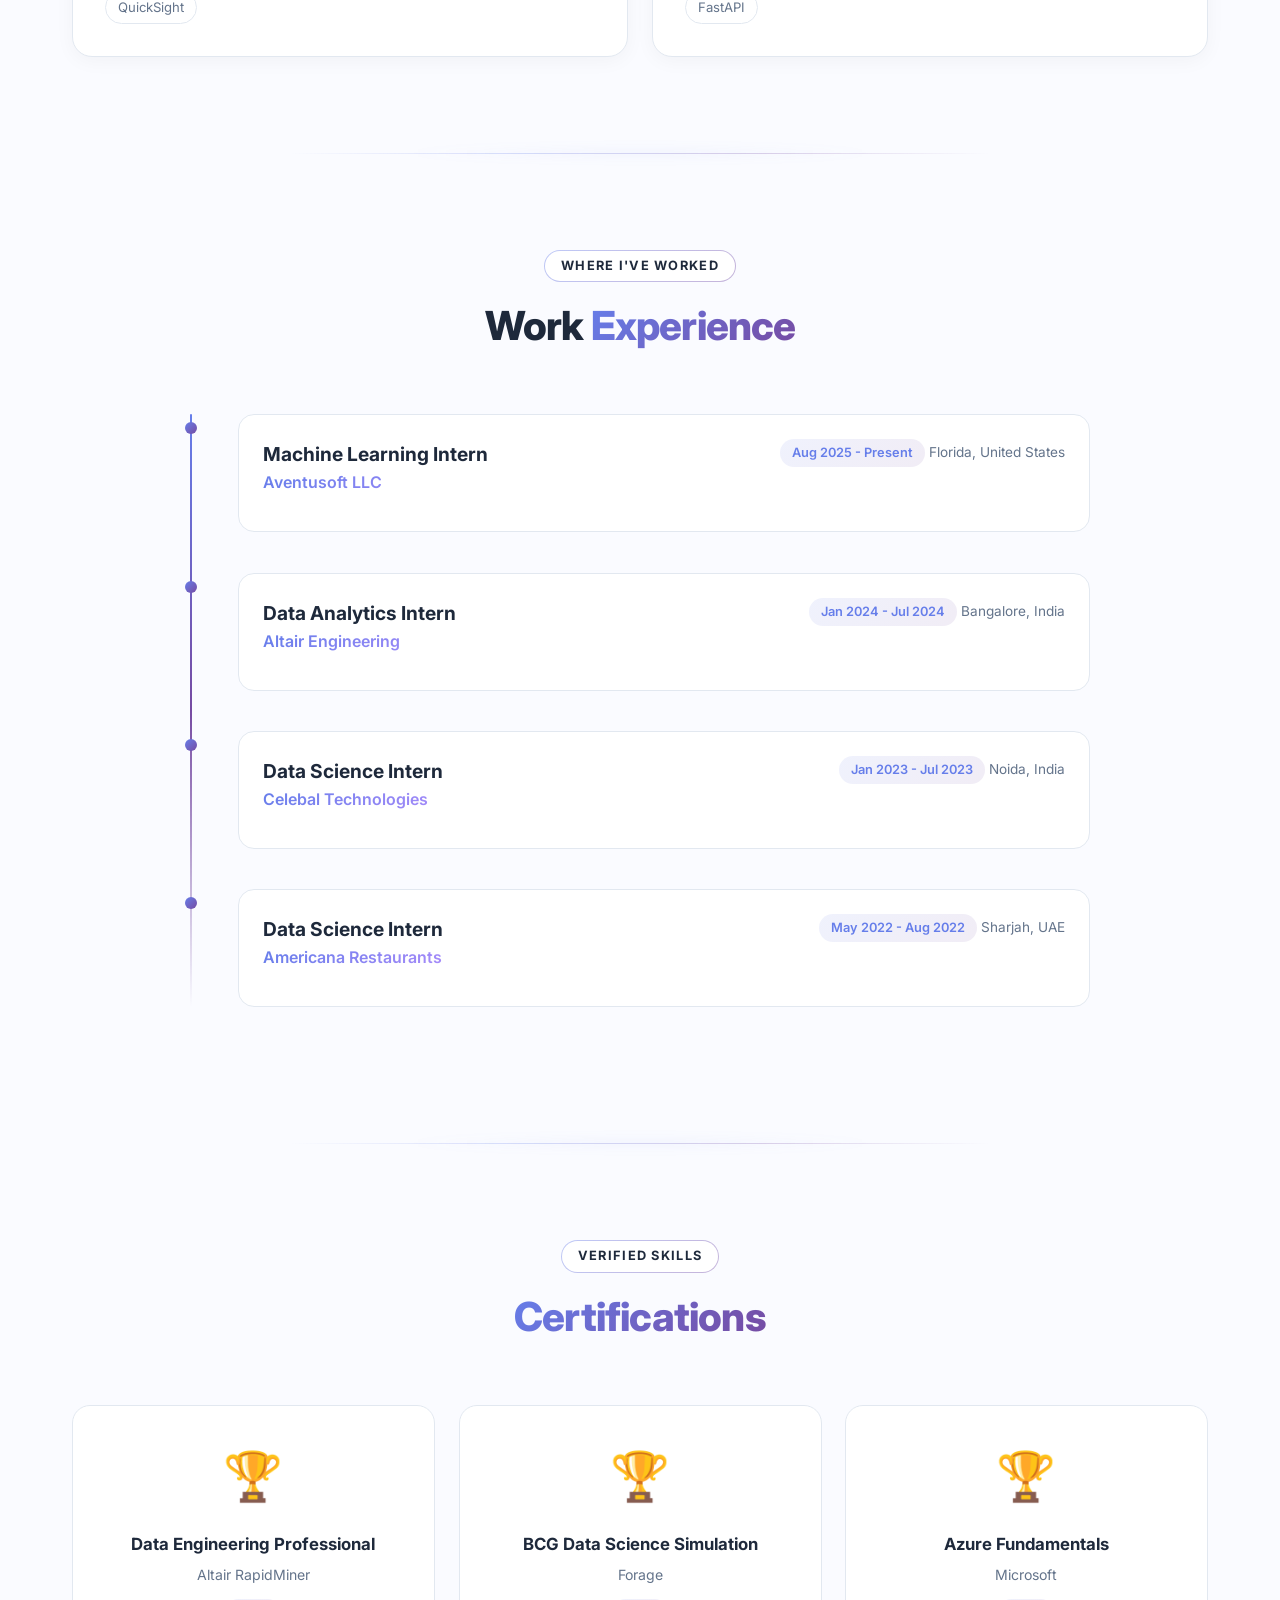
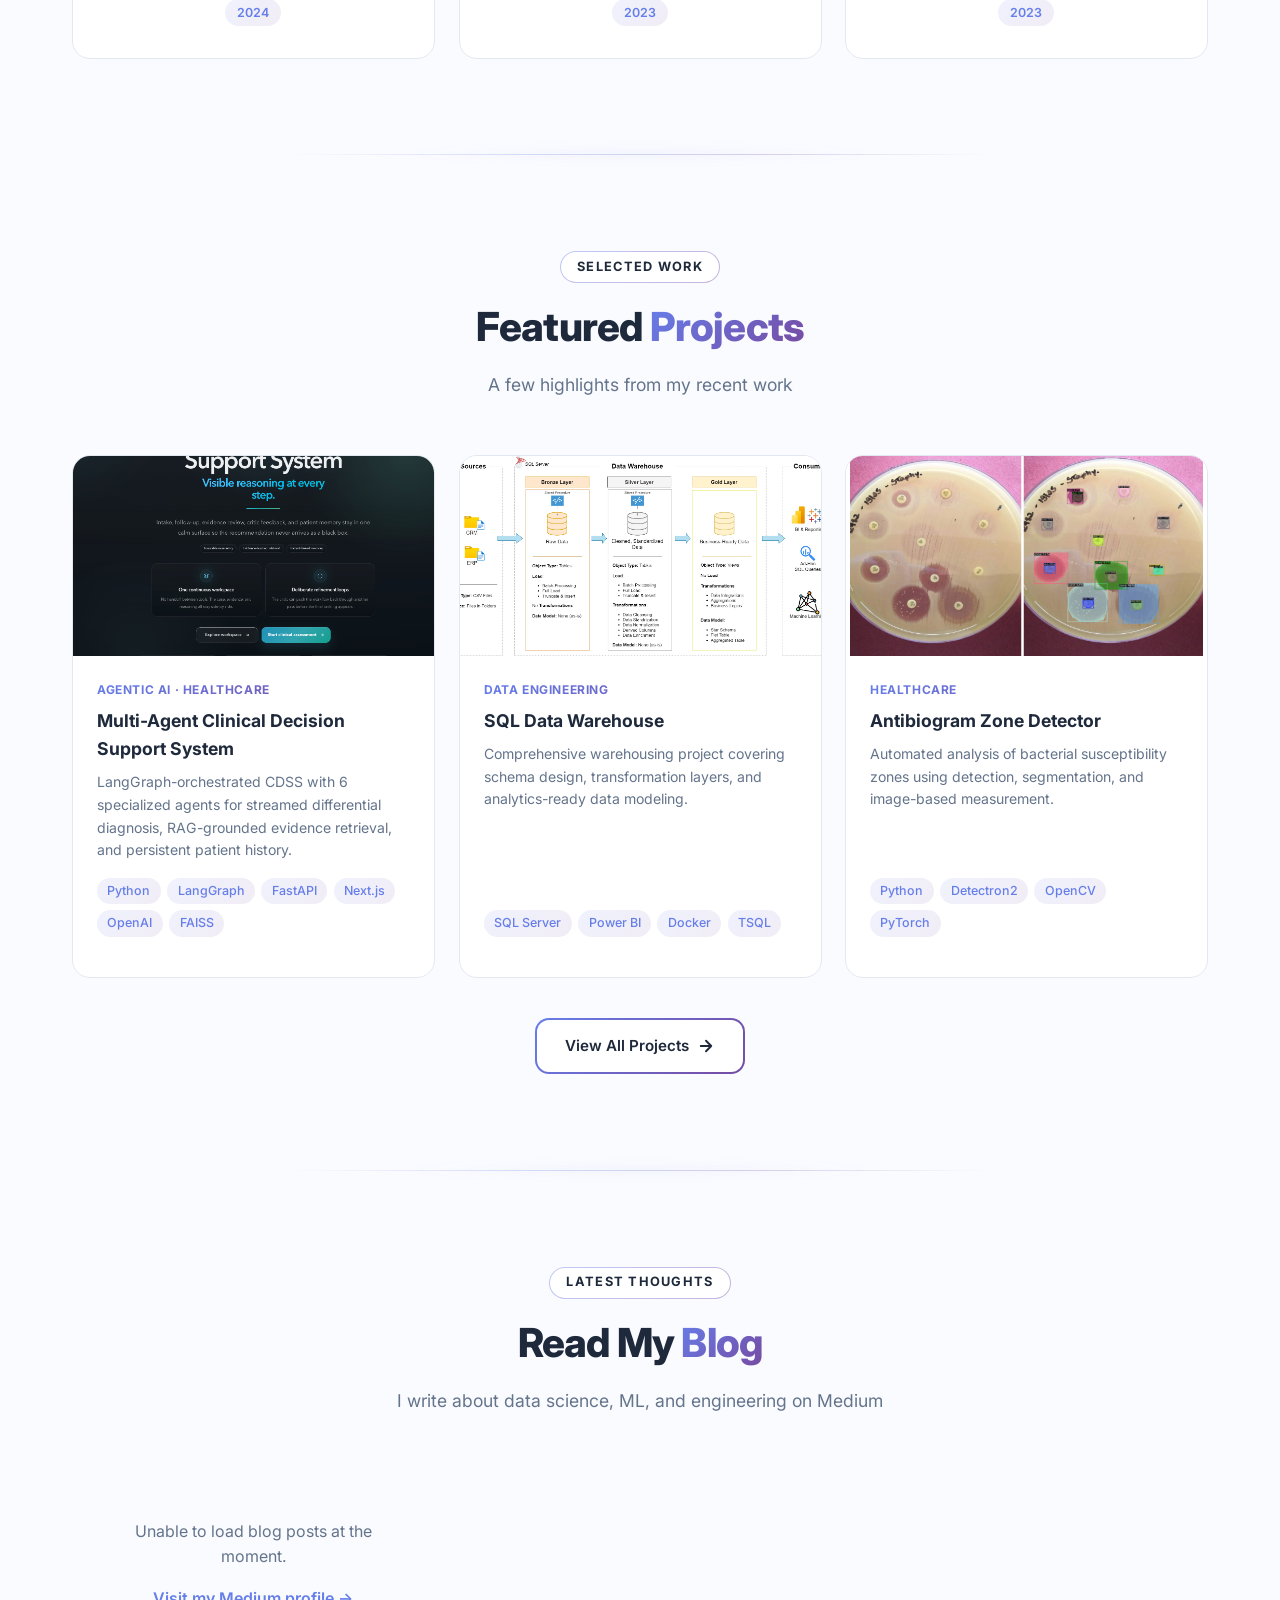
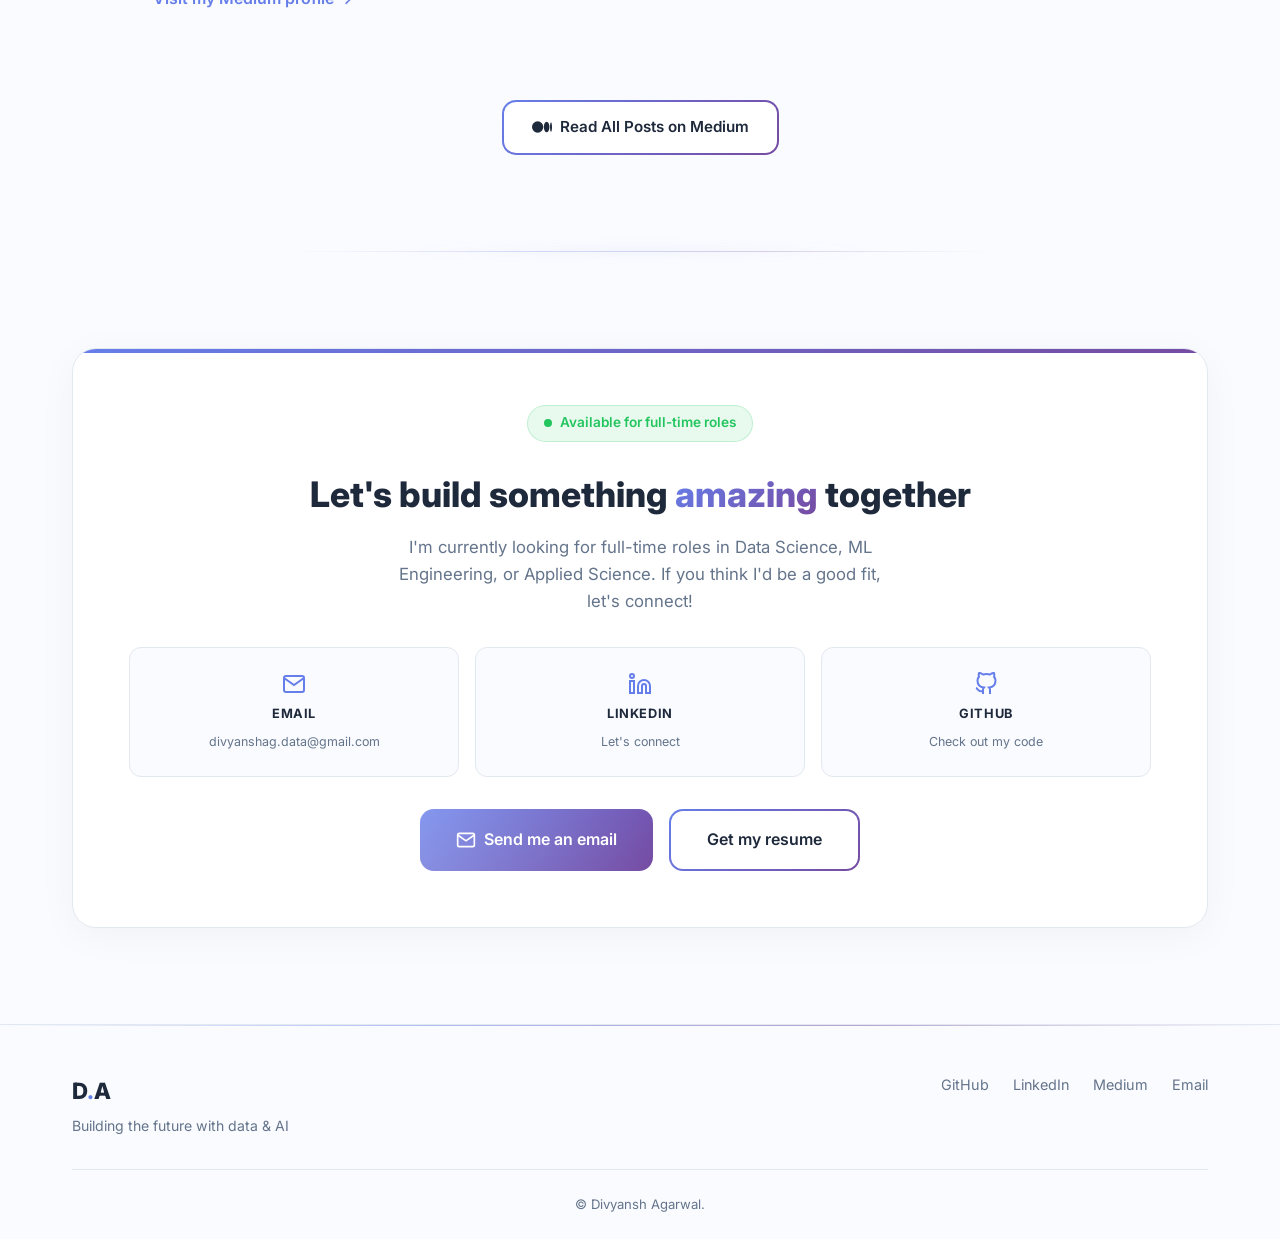
==== commit 005f8152: "update links" ====
--- a/index.html
+++ b/index.html
@@ -106,7 +106,7 @@
                 <a href="https://github.com/Divyansh-ag14" target="_blank" class="social-icon github" aria-label="GitHub">
                     <svg width="20" height="20" viewBox="0 0 24 24" fill="currentColor"><path d="M12 0c-6.626 0-12 5.373-12 12 0 5.302 3.438 9.8 8.207 11.387.599.111.793-.261.793-.577v-2.234c-3.338.726-4.033-1.416-4.033-1.416-.546-1.387-1.333-1.756-1.333-1.756-1.089-.745.083-.729.083-.729 1.205.084 1.839 1.237 1.839 1.237 1.07 1.834 2.807 1.304 3.492.997.107-.775.418-1.305.762-1.604-2.665-.305-5.467-1.334-5.467-5.931 0-1.311.469-2.381 1.236-3.221-.124-.303-.535-1.524.117-3.176 0 0 1.008-.322 3.301 1.23.957-.266 1.983-.399 3.003-.404 1.02.005 2.047.138 3.006.404 2.291-1.552 3.297-1.23 3.297-1.23.653 1.653.242 2.874.118 3.176.77.84 1.235 1.911 1.235 3.221 0 4.609-2.807 5.624-5.479 5.921.43.372.823 1.102.823 2.222v3.293c0 .319.192.694.801.576 4.765-1.589 8.199-6.086 8.199-11.386 0-6.627-5.373-12-12-12z"/></svg>
                 </a>
-                <a href="mailto:divyanshag2000@gmail.com" class="social-icon email" aria-label="Email">
+                <a href="mailto:divyanshag.data@gmail.com" class="social-icon email" aria-label="Email">
                     <svg width="20" height="20" viewBox="0 0 24 24" fill="currentColor"><path d="M20 4H4c-1.1 0-1.99.9-1.99 2L2 18c0 1.1.9 2 2 2h16c1.1 0 2-.9 2-2V6c0-1.1-.9-2-2-2zm0 4l-8 5-8-5V6l8 5 8-5v2z"/></svg>
                 </a>
                 <a href="https://medium.com/@div.data" target="_blank" class="social-icon medium" aria-label="Medium">
@@ -560,10 +560,10 @@
                 <h2 class="contact-title">Let's build something <span class="gradient-text">amazing</span> together</h2>
                 <p class="contact-desc">I'm currently looking for full-time roles in Data Science, ML Engineering, or Applied Science. If you think I'd be a good fit, let's connect!</p>
                 <div class="contact-methods">
-                    <a href="mailto:divyanshag2000@gmail.com" class="contact-method-card">
+                    <a href="mailto:divyanshag.data@gmail.com" class="contact-method-card">
                         <svg width="24" height="24" viewBox="0 0 24 24" fill="none" stroke="currentColor" stroke-width="2"><path d="M4 4h16c1.1 0 2 .9 2 2v12c0 1.1-.9 2-2 2H4c-1.1 0-2-.9-2-2V6c0-1.1.9-2 2-2z"/><polyline points="22,6 12,13 2,6"/></svg>
                         <span class="contact-method-label">Email</span>
-                        <span class="contact-method-value">divyanshag2000@gmail.com</span>
+                        <span class="contact-method-value">divyanshag.data@gmail.com</span>
                     </a>
                     <a href="https://www.linkedin.com/in/divyanshag14/" target="_blank" class="contact-method-card">
                         <svg width="24" height="24" viewBox="0 0 24 24" fill="none" stroke="currentColor" stroke-width="2"><path d="M16 8a6 6 0 0 1 6 6v7h-4v-7a2 2 0 0 0-2-2 2 2 0 0 0-2 2v7h-4v-7a6 6 0 0 1 6-6z"/><rect x="2" y="9" width="4" height="12"/><circle cx="4" cy="4" r="2"/></svg>
@@ -577,7 +577,7 @@
                     </a>
                 </div>
                 <div class="contact-actions">
-                    <a href="mailto:divyanshag2000@gmail.com" class="btn btn-primary btn-lg magnetic-btn">
+                    <a href="mailto:divyanshag.data@gmail.com" class="btn btn-primary btn-lg magnetic-btn">
                         <svg width="20" height="20" viewBox="0 0 24 24" fill="none" stroke="currentColor" stroke-width="2"><path d="M4 4h16c1.1 0 2 .9 2 2v12c0 1.1-.9 2-2 2H4c-1.1 0-2-.9-2-2V6c0-1.1.9-2 2-2z"/><polyline points="22,6 12,13 2,6"/></svg>
                         <span>Send me an email</span>
                     </a>
@@ -602,7 +602,7 @@
                 <a href="https://github.com/Divyansh-ag14" target="_blank">GitHub</a>
                 <a href="https://www.linkedin.com/in/divyanshag14/" target="_blank">LinkedIn</a>
                 <a href="https://medium.com/@div.data" target="_blank">Medium</a>
-                <a href="mailto:divyanshag2000@gmail.com">Email</a>
+                <a href="mailto:divyanshag.data@gmail.com">Email</a>
             </div>
         </div>
         <div class="footer-bottom">
